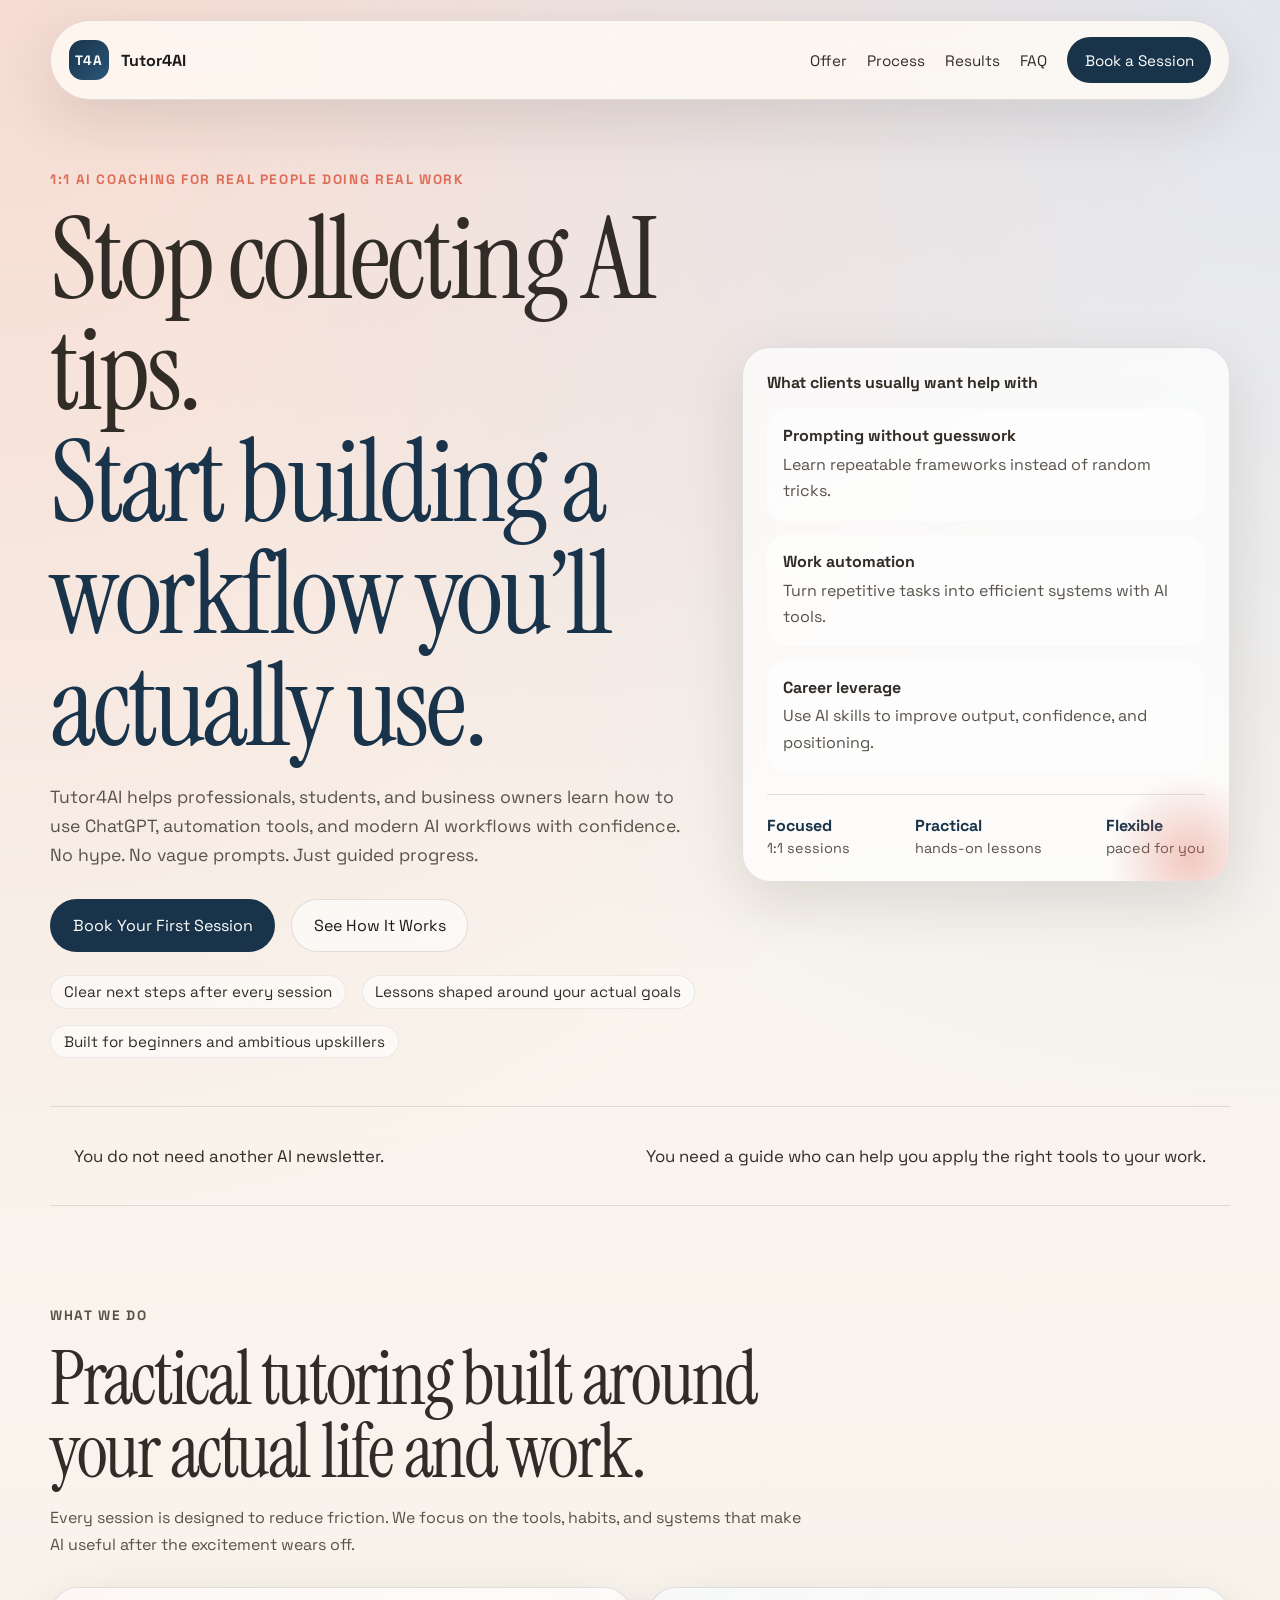
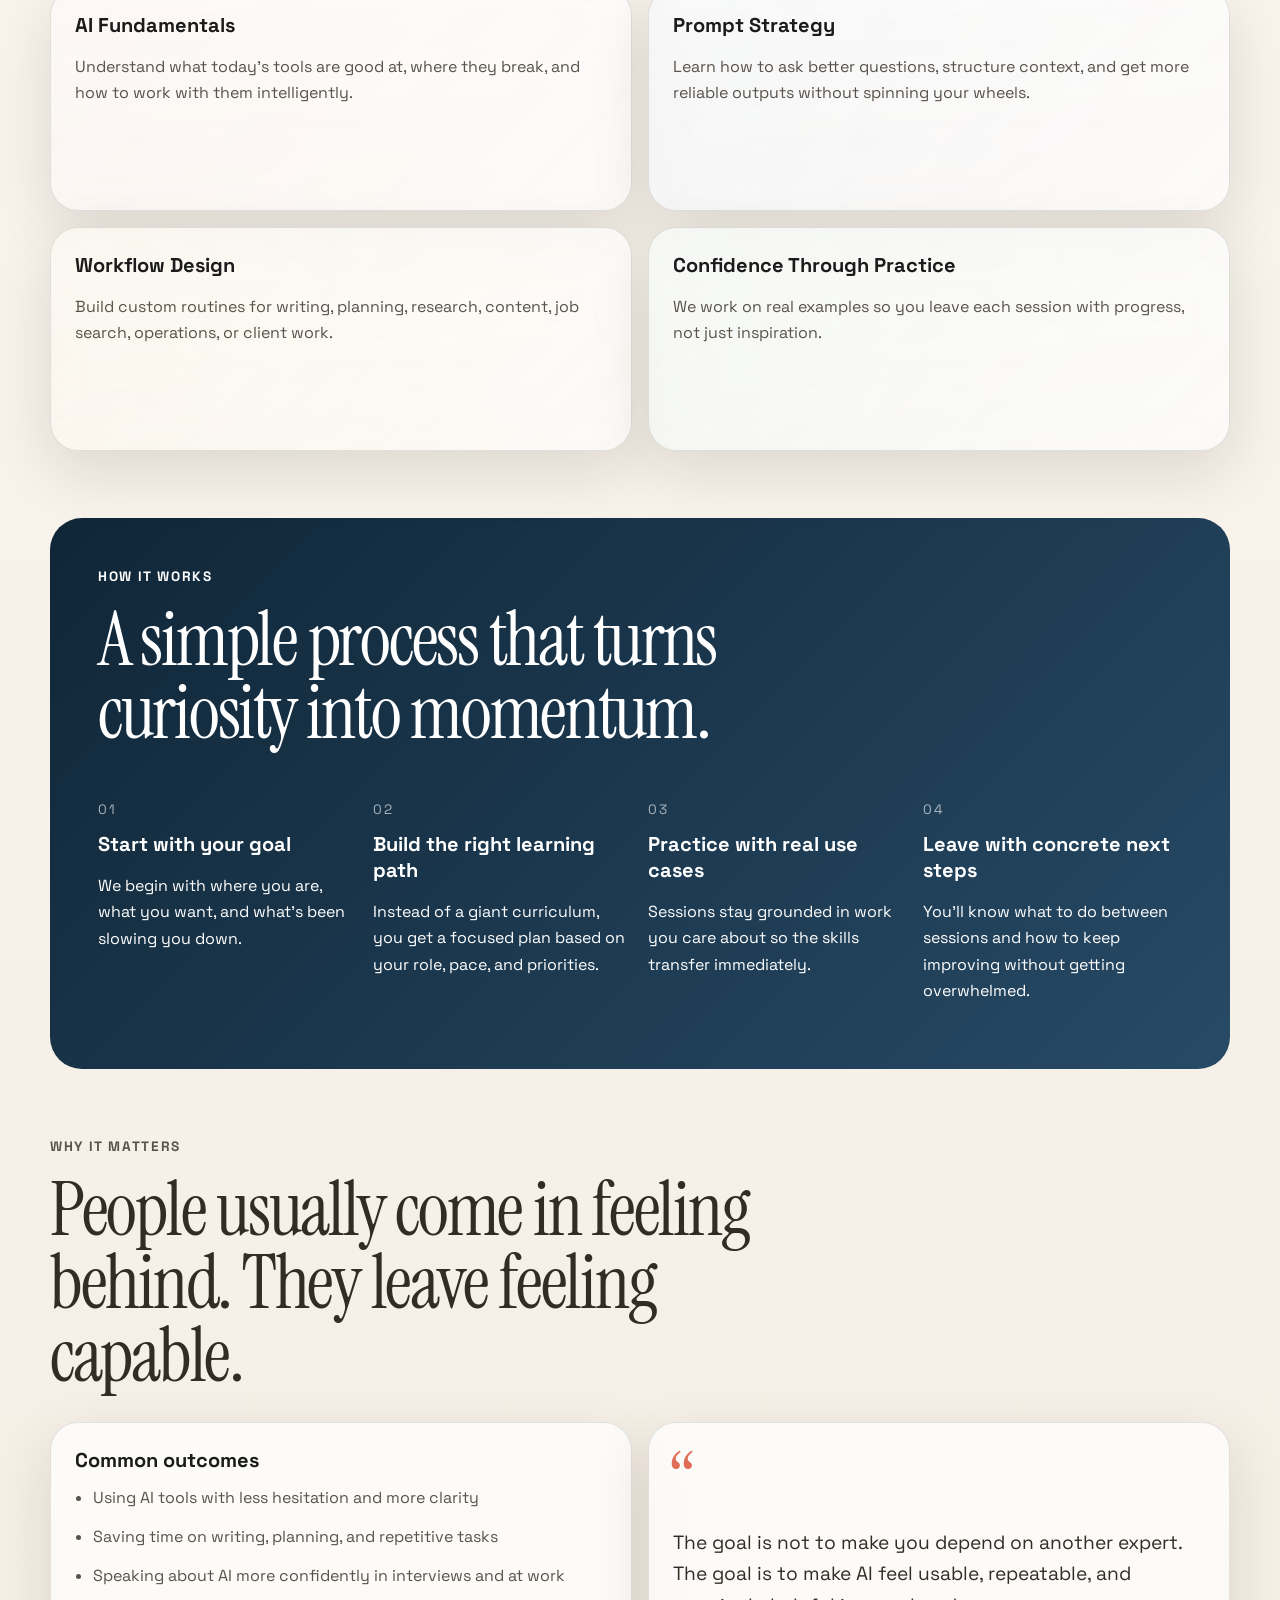
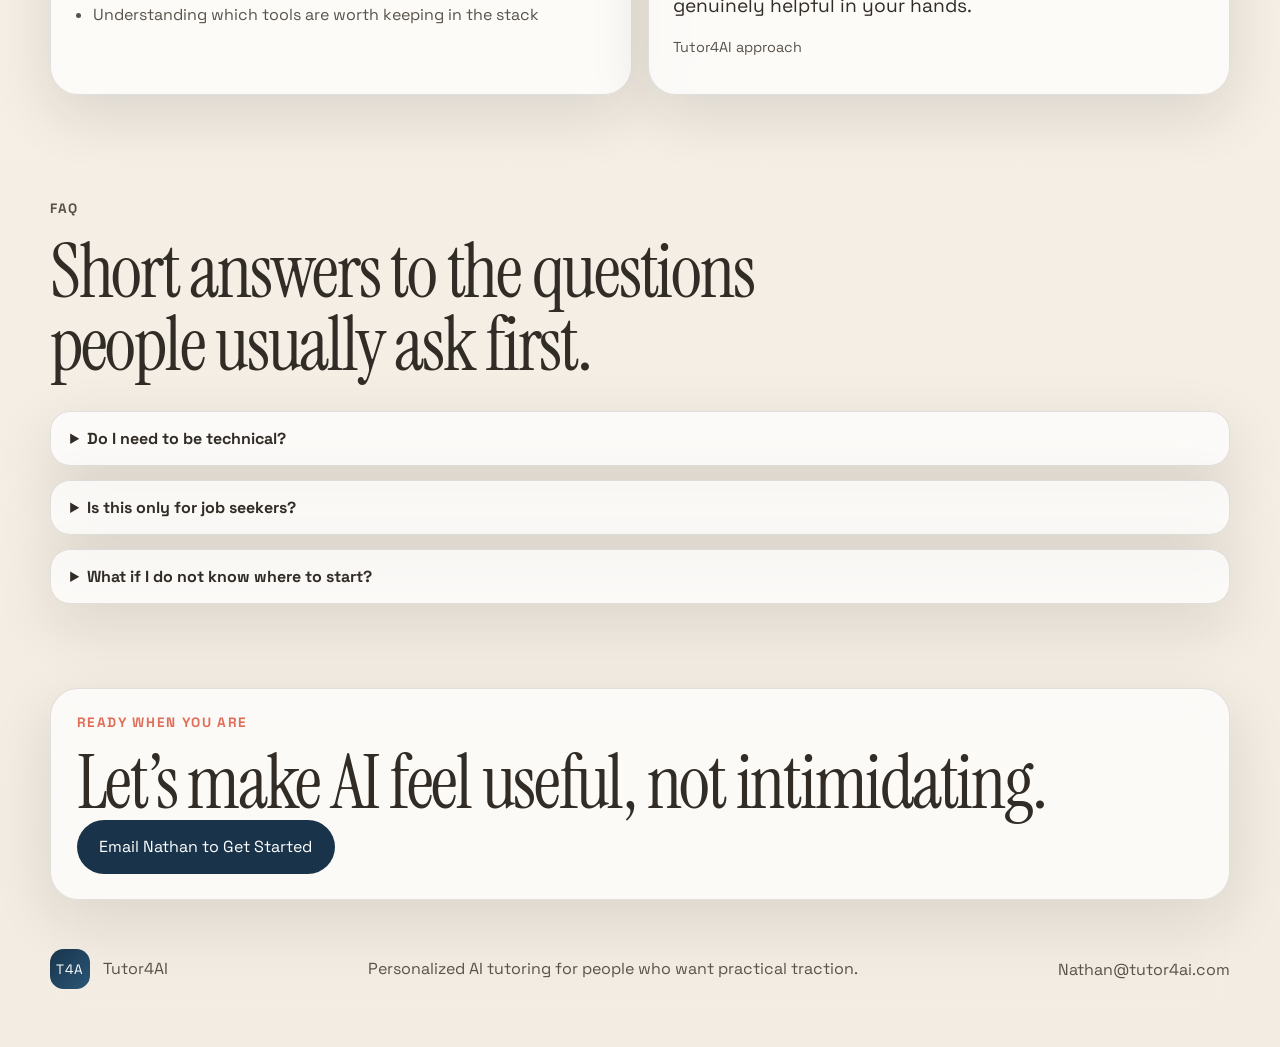
==== index.html @ 17037ca3 "Initial Tutor4AI site rebuild" ====
<!DOCTYPE html>
<html lang="en">
  <head>
    <meta charset="UTF-8" />
    <meta name="viewport" content="width=device-width, initial-scale=1.0" />
    <title>Tutor4AI | Learn AI With Real Guidance</title>
    <meta
      name="description"
      content="Tutor4AI helps professionals and curious builders learn practical AI skills through focused coaching, clear roadmaps, and hands-on sessions."
    />
    <link rel="preconnect" href="https://fonts.googleapis.com" />
    <link rel="preconnect" href="https://fonts.gstatic.com" crossorigin />
    <link
      href="https://fonts.googleapis.com/css2?family=Space+Grotesk:wght@400;500;700&family=Instrument+Serif:ital@0;1&display=swap"
      rel="stylesheet"
    />
    <link rel="stylesheet" href="styles.css" />
  </head>
  <body>
    <div class="page-shell">
      <header class="site-header">
        <a class="brand" href="#top" aria-label="Tutor4AI home">
          <span class="brand-mark">T4A</span>
          <span class="brand-text">Tutor4AI</span>
        </a>

        <button
          class="menu-toggle"
          type="button"
          aria-expanded="false"
          aria-controls="site-nav"
        >
          Menu
        </button>

        <nav class="site-nav" id="site-nav">
          <a href="#offer">Offer</a>
          <a href="#process">Process</a>
          <a href="#results">Results</a>
          <a href="#faq">FAQ</a>
          <a class="nav-cta" href="mailto:Nathan@tutor4ai.com">Book a Session</a>
        </nav>
      </header>

      <main id="top">
        <section class="hero">
          <div class="hero-copy">
            <p class="eyebrow">1:1 AI coaching for real people doing real work</p>
            <h1>
              Stop collecting AI tips.
              <span>Start building a workflow you’ll actually use.</span>
            </h1>
            <p class="hero-text">
              Tutor4AI helps professionals, students, and business owners learn how to
              use ChatGPT, automation tools, and modern AI workflows with confidence.
              No hype. No vague prompts. Just guided progress.
            </p>
            <div class="hero-actions">
              <a class="button button-primary" href="mailto:Nathan@tutor4ai.com">
                Book Your First Session
              </a>
              <a class="button button-secondary" href="#offer">See How It Works</a>
            </div>
            <ul class="hero-points">
              <li>Clear next steps after every session</li>
              <li>Lessons shaped around your actual goals</li>
              <li>Built for beginners and ambitious upskillers</li>
            </ul>
          </div>

          <div class="hero-card">
            <p class="card-label">What clients usually want help with</p>
            <div class="signal-list">
              <div class="signal-item">
                <span class="signal-title">Prompting without guesswork</span>
                <span class="signal-copy">Learn repeatable frameworks instead of random tricks.</span>
              </div>
              <div class="signal-item">
                <span class="signal-title">Work automation</span>
                <span class="signal-copy">Turn repetitive tasks into efficient systems with AI tools.</span>
              </div>
              <div class="signal-item">
                <span class="signal-title">Career leverage</span>
                <span class="signal-copy">Use AI skills to improve output, confidence, and positioning.</span>
              </div>
            </div>
            <div class="hero-metric-row">
              <div>
                <strong>Focused</strong>
                <span>1:1 sessions</span>
              </div>
              <div>
                <strong>Practical</strong>
                <span>hands-on lessons</span>
              </div>
              <div>
                <strong>Flexible</strong>
                <span>paced for you</span>
              </div>
            </div>
          </div>
        </section>

        <section class="value-strip" aria-label="Tutor4AI positioning">
          <p>You do not need another AI newsletter.</p>
          <p>You need a guide who can help you apply the right tools to your work.</p>
        </section>

        <section class="section" id="offer">
          <div class="section-heading">
            <p class="eyebrow">What we do</p>
            <h2>Practical tutoring built around your actual life and work.</h2>
            <p>
              Every session is designed to reduce friction. We focus on the tools,
              habits, and systems that make AI useful after the excitement wears off.
            </p>
          </div>

          <div class="card-grid">
            <article class="feature-card accent-coral">
              <h3>AI Fundamentals</h3>
              <p>
                Understand what today’s tools are good at, where they break, and how
                to work with them intelligently.
              </p>
            </article>
            <article class="feature-card accent-sky">
              <h3>Prompt Strategy</h3>
              <p>
                Learn how to ask better questions, structure context, and get more
                reliable outputs without spinning your wheels.
              </p>
            </article>
            <article class="feature-card accent-gold">
              <h3>Workflow Design</h3>
              <p>
                Build custom routines for writing, planning, research, content, job
                search, operations, or client work.
              </p>
            </article>
            <article class="feature-card accent-mint">
              <h3>Confidence Through Practice</h3>
              <p>
                We work on real examples so you leave each session with progress, not
                just inspiration.
              </p>
            </article>
          </div>
        </section>

        <section class="section section-dark" id="process">
          <div class="section-heading">
            <p class="eyebrow">How it works</p>
            <h2>A simple process that turns curiosity into momentum.</h2>
          </div>

          <div class="process-list">
            <article class="process-step">
              <span class="step-number">01</span>
              <h3>Start with your goal</h3>
              <p>
                We begin with where you are, what you want, and what’s been slowing you
                down.
              </p>
            </article>
            <article class="process-step">
              <span class="step-number">02</span>
              <h3>Build the right learning path</h3>
              <p>
                Instead of a giant curriculum, you get a focused plan based on your role,
                pace, and priorities.
              </p>
            </article>
            <article class="process-step">
              <span class="step-number">03</span>
              <h3>Practice with real use cases</h3>
              <p>
                Sessions stay grounded in work you care about so the skills transfer
                immediately.
              </p>
            </article>
            <article class="process-step">
              <span class="step-number">04</span>
              <h3>Leave with concrete next steps</h3>
              <p>
                You’ll know what to do between sessions and how to keep improving without
                getting overwhelmed.
              </p>
            </article>
          </div>
        </section>

        <section class="section" id="results">
          <div class="section-heading">
            <p class="eyebrow">Why it matters</p>
            <h2>People usually come in feeling behind. They leave feeling capable.</h2>
          </div>

          <div class="results-layout">
            <article class="results-panel">
              <h3>Common outcomes</h3>
              <ul class="check-list">
                <li>Using AI tools with less hesitation and more clarity</li>
                <li>Saving time on writing, planning, and repetitive tasks</li>
                <li>Speaking about AI more confidently in interviews and at work</li>
                <li>Understanding which tools are worth keeping in the stack</li>
              </ul>
            </article>

            <article class="quote-panel">
              <p class="quote-mark">“</p>
              <blockquote>
                The goal is not to make you depend on another expert. The goal is to make
                AI feel usable, repeatable, and genuinely helpful in your hands.
              </blockquote>
              <p class="quote-attribution">Tutor4AI approach</p>
            </article>
          </div>
        </section>

        <section class="section faq-section" id="faq">
          <div class="section-heading">
            <p class="eyebrow">FAQ</p>
            <h2>Short answers to the questions people usually ask first.</h2>
          </div>

          <div class="faq-list">
            <details>
              <summary>Do I need to be technical?</summary>
              <p>
                No. Sessions can be fully beginner-friendly, and the material is adapted
                to your background.
              </p>
            </details>
            <details>
              <summary>Is this only for job seekers?</summary>
              <p>
                Not at all. Tutor4AI works well for professionals, students, founders,
                and anyone trying to become meaningfully better with AI tools.
              </p>
            </details>
            <details>
              <summary>What if I do not know where to start?</summary>
              <p>
                That is normal. The first session is often about creating clarity and a
                roadmap you can actually follow.
              </p>
            </details>
          </div>
        </section>

        <section class="cta-band">
          <div>
            <p class="eyebrow">Ready when you are</p>
            <h2>Let’s make AI feel useful, not intimidating.</h2>
          </div>
          <a class="button button-primary" href="mailto:Nathan@tutor4ai.com">
            Email Nathan to Get Started
          </a>
        </section>
      </main>

      <footer class="site-footer">
        <div>
          <span class="brand-mark">T4A</span>
          <p>Tutor4AI</p>
        </div>
        <p>Personalized AI tutoring for people who want practical traction.</p>
        <a href="mailto:Nathan@tutor4ai.com">Nathan@tutor4ai.com</a>
      </footer>
    </div>

    <script src="script.js"></script>
  </body>
</html>
---- styles.css ----
:root {
  --bg: #f7f2ea;
  --surface: rgba(255, 255, 255, 0.72);
  --surface-strong: #fffdf8;
  --text: #1b1b1b;
  --muted: #58524a;
  --line: rgba(27, 27, 27, 0.12);
  --ink-soft: #312c26;
  --navy: #19344a;
  --coral: #df6d57;
  --gold: #d8a93d;
  --mint: #78b59a;
  --sky: #7194d8;
  --shadow: 0 20px 60px rgba(37, 26, 16, 0.12);
  --radius-xl: 28px;
  --radius-lg: 20px;
  --radius-md: 14px;
  --max: 1180px;
}

* {
  box-sizing: border-box;
}

html {
  scroll-behavior: smooth;
}

body {
  margin: 0;
  background:
    radial-gradient(circle at top left, rgba(223, 109, 87, 0.2), transparent 28%),
    radial-gradient(circle at top right, rgba(113, 148, 216, 0.18), transparent 26%),
    linear-gradient(180deg, #fbf7f1 0%, var(--bg) 50%, #f3ece2 100%);
  color: var(--text);
  font-family: "Space Grotesk", sans-serif;
}

a {
  color: inherit;
  text-decoration: none;
}

button,
input,
textarea,
select {
  font: inherit;
}

.page-shell {
  width: min(calc(100% - 2rem), var(--max));
  margin: 0 auto;
  padding: 1.25rem 0 2rem;
}

.site-header,
.site-footer,
.hero-card,
.feature-card,
.results-panel,
.quote-panel,
.cta-band,
.faq-list details {
  backdrop-filter: blur(14px);
}

.site-header {
  position: sticky;
  top: 1rem;
  z-index: 20;
  display: flex;
  align-items: center;
  justify-content: space-between;
  gap: 1rem;
  padding: 1rem 1.1rem;
  border: 1px solid var(--line);
  border-radius: 999px;
  background: rgba(255, 251, 245, 0.82);
  box-shadow: var(--shadow);
}

.brand {
  display: inline-flex;
  align-items: center;
  gap: 0.8rem;
  font-weight: 700;
}

.brand-mark {
  display: inline-grid;
  place-items: center;
  width: 2.5rem;
  height: 2.5rem;
  border-radius: 0.85rem;
  background: linear-gradient(135deg, var(--navy), #2a5678);
  color: #fff;
  letter-spacing: 0.04em;
  font-size: 0.85rem;
}

.site-nav {
  display: flex;
  align-items: center;
  gap: 1.25rem;
  color: var(--ink-soft);
}

.site-nav a {
  font-size: 0.95rem;
}

.nav-cta {
  padding: 0.85rem 1.1rem;
  border-radius: 999px;
  background: var(--navy);
  color: #fff;
}

.menu-toggle {
  display: none;
  border: 0;
  border-radius: 999px;
  padding: 0.75rem 1rem;
  background: var(--navy);
  color: #fff;
}

.hero {
  display: grid;
  grid-template-columns: 1.15fr 0.85fr;
  gap: 2rem;
  align-items: center;
  padding: 4.4rem 0 3rem;
}

.eyebrow {
  margin: 0 0 1rem;
  color: var(--coral);
  font-size: 0.85rem;
  font-weight: 700;
  letter-spacing: 0.12em;
  text-transform: uppercase;
}

.hero h1,
.section-heading h2,
.cta-band h2 {
  margin: 0;
  color: var(--ink-soft);
  font-family: "Instrument Serif", serif;
  font-weight: 400;
  line-height: 0.97;
  letter-spacing: -0.03em;
}

.hero h1 {
  font-size: clamp(3.6rem, 9vw, 7.3rem);
}

.hero h1 span {
  display: block;
  color: var(--navy);
}

.hero-text,
.section-heading p,
.signal-copy,
.feature-card p,
.process-step p,
.results-panel li,
.quote-panel blockquote,
.faq-list p,
.site-footer p {
  color: var(--muted);
  line-height: 1.65;
}

.hero-text {
  max-width: 40rem;
  margin: 1.3rem 0 1.8rem;
  font-size: 1.1rem;
}

.hero-actions,
.hero-points,
.hero-metric-row,
.value-strip,
.process-list,
.results-layout,
.site-footer {
  display: flex;
}

.hero-actions {
  gap: 1rem;
  flex-wrap: wrap;
}

.button {
  display: inline-flex;
  align-items: center;
  justify-content: center;
  min-height: 3.35rem;
  padding: 0.8rem 1.35rem;
  border-radius: 999px;
  border: 1px solid transparent;
  transition: transform 180ms ease, background 180ms ease, color 180ms ease;
}

.button:hover,
.nav-cta:hover,
.menu-toggle:hover {
  transform: translateY(-2px);
}

.button-primary {
  background: var(--navy);
  color: #fff;
}

.button-secondary {
  border-color: var(--line);
  background: rgba(255, 255, 255, 0.56);
}

.hero-points {
  gap: 1rem;
  flex-wrap: wrap;
  padding: 0;
  margin: 1.4rem 0 0;
  list-style: none;
  color: var(--ink-soft);
  font-size: 0.95rem;
}

.hero-points li {
  padding: 0.4rem 0.8rem;
  border-radius: 999px;
  background: rgba(255, 255, 255, 0.55);
  border: 1px solid rgba(27, 27, 27, 0.08);
}

.hero-card,
.feature-card,
.results-panel,
.quote-panel,
.cta-band,
.faq-list details {
  border: 1px solid var(--line);
  background: var(--surface);
  box-shadow: var(--shadow);
}

.hero-card {
  position: relative;
  overflow: hidden;
  padding: 1.5rem;
  border-radius: var(--radius-xl);
}

.hero-card::before {
  content: "";
  position: absolute;
  inset: auto -3rem -4rem auto;
  width: 11rem;
  height: 11rem;
  border-radius: 50%;
  background: radial-gradient(circle, rgba(223, 109, 87, 0.36), transparent 65%);
}

.card-label {
  margin: 0 0 1rem;
  color: var(--ink-soft);
  font-weight: 700;
}

.signal-list {
  display: grid;
  gap: 0.9rem;
}

.signal-item {
  padding: 1rem;
  border-radius: var(--radius-lg);
  background: rgba(255, 255, 255, 0.55);
}

.signal-title {
  display: block;
  margin-bottom: 0.35rem;
  color: var(--ink-soft);
  font-weight: 700;
}

.hero-metric-row {
  justify-content: space-between;
  gap: 1rem;
  margin-top: 1.4rem;
  padding-top: 1.2rem;
  border-top: 1px solid var(--line);
}

.hero-metric-row div {
  display: grid;
  gap: 0.2rem;
}

.hero-metric-row strong {
  color: var(--navy);
}

.hero-metric-row span {
  color: var(--muted);
  font-size: 0.9rem;
}

.value-strip {
  justify-content: space-between;
  gap: 1.5rem;
  margin: 0 0 3rem;
  padding: 1.3rem 1.5rem;
  border-top: 1px solid var(--line);
  border-bottom: 1px solid var(--line);
  color: var(--ink-soft);
  font-size: 1.05rem;
}

.section {
  padding: 3.2rem 0;
}

.section-dark {
  margin: 1rem 0;
  padding: 3rem;
  border-radius: 2rem;
  background: linear-gradient(135deg, #102637, #274a66);
  color: #fff;
}

.section-dark .eyebrow,
.section-dark .section-heading h2,
.section-dark .process-step h3,
.section-dark .process-step p {
  color: inherit;
}

.section-heading {
  max-width: 48rem;
  margin-bottom: 1.8rem;
}

.section-heading h2,
.cta-band h2 {
  font-size: clamp(2.4rem, 6vw, 4.7rem);
}

.card-grid {
  display: grid;
  grid-template-columns: repeat(2, minmax(0, 1fr));
  gap: 1rem;
}

.feature-card {
  min-height: 14rem;
  padding: 1.5rem;
  border-radius: var(--radius-xl);
}

.feature-card h3,
.process-step h3,
.results-panel h3 {
  margin: 0 0 0.75rem;
  font-size: 1.25rem;
}

.accent-coral {
  background:
    linear-gradient(180deg, rgba(255, 255, 255, 0.74), rgba(255, 255, 255, 0.62)),
    linear-gradient(135deg, rgba(223, 109, 87, 0.12), transparent);
}

.accent-sky {
  background:
    linear-gradient(180deg, rgba(255, 255, 255, 0.74), rgba(255, 255, 255, 0.62)),
    linear-gradient(135deg, rgba(113, 148, 216, 0.16), transparent);
}

.accent-gold {
  background:
    linear-gradient(180deg, rgba(255, 255, 255, 0.74), rgba(255, 255, 255, 0.62)),
    linear-gradient(135deg, rgba(216, 169, 61, 0.18), transparent);
}

.accent-mint {
  background:
    linear-gradient(180deg, rgba(255, 255, 255, 0.74), rgba(255, 255, 255, 0.62)),
    linear-gradient(135deg, rgba(120, 181, 154, 0.18), transparent);
}

.process-list {
  gap: 1rem;
  flex-wrap: wrap;
}

.process-step {
  flex: 1 1 14rem;
  padding: 1.2rem 0.4rem 0 0;
}

.step-number {
  display: inline-block;
  margin-bottom: 0.8rem;
  color: rgba(255, 255, 255, 0.62);
  font-size: 0.85rem;
  letter-spacing: 0.12em;
}

.results-layout {
  gap: 1rem;
  align-items: stretch;
}

.results-panel,
.quote-panel {
  flex: 1 1 0;
  padding: 1.5rem;
  border-radius: var(--radius-xl);
}

.check-list {
  margin: 0;
  padding-left: 1.1rem;
}

.check-list li + li {
  margin-top: 0.8rem;
}

.quote-mark {
  margin: 0;
  color: var(--coral);
  font-family: "Instrument Serif", serif;
  font-size: 5rem;
  line-height: 1;
}

.quote-panel blockquote {
  margin: 0;
  color: var(--ink-soft);
  font-size: 1.2rem;
}

.quote-attribution {
  margin-top: 1rem;
  color: var(--muted);
  font-size: 0.9rem;
}

.faq-list {
  display: grid;
  gap: 0.9rem;
}

.faq-list details {
  border-radius: var(--radius-lg);
  padding: 1rem 1.2rem;
}

.faq-list summary {
  cursor: pointer;
  color: var(--ink-soft);
  font-weight: 700;
}

.faq-list p {
  margin: 0.8rem 0 0;
}

.cta-band {
  align-items: center;
  justify-content: space-between;
  gap: 1.5rem;
  margin: 2rem 0 0;
  padding: 1.6rem;
  border-radius: var(--radius-xl);
}

.site-footer {
  align-items: center;
  justify-content: space-between;
  gap: 1rem;
  padding: 2.5rem 0 1rem;
  color: var(--muted);
}

.site-footer > div {
  display: flex;
  align-items: center;
  gap: 0.8rem;
}

@media (max-width: 920px) {
  .hero,
  .card-grid,
  .results-layout,
  .cta-band,
  .site-footer,
  .value-strip {
    grid-template-columns: 1fr;
    flex-direction: column;
    align-items: flex-start;
  }

  .hero {
    padding-top: 3rem;
  }

  .site-header {
    border-radius: 1.5rem;
    align-items: flex-start;
    flex-wrap: wrap;
  }

  .menu-toggle {
    display: inline-flex;
    margin-left: auto;
  }

  .site-nav {
    display: none;
    width: 100%;
    flex-direction: column;
    align-items: flex-start;
    padding-top: 0.7rem;
  }

  .site-nav.is-open {
    display: flex;
  }

  .section-dark {
    padding: 2rem 1.2rem;
  }
}

@media (max-width: 640px) {
  .page-shell {
    width: min(calc(100% - 1rem), var(--max));
  }

  .hero,
  .section,
  .cta-band {
    padding-left: 0.1rem;
    padding-right: 0.1rem;
  }

  .hero h1 {
    font-size: 3.2rem;
  }

  .section-heading h2,
  .cta-band h2 {
    font-size: 2.5rem;
  }

  .button,
  .nav-cta {
    width: 100%;
  }

  .hero-actions,
  .hero-points,
  .hero-metric-row {
    width: 100%;
  }

  .hero-metric-row {
    flex-direction: column;
  }

  .card-grid {
    display: flex;
    flex-direction: column;
  }

  .value-strip {
    font-size: 0.96rem;
  }
}
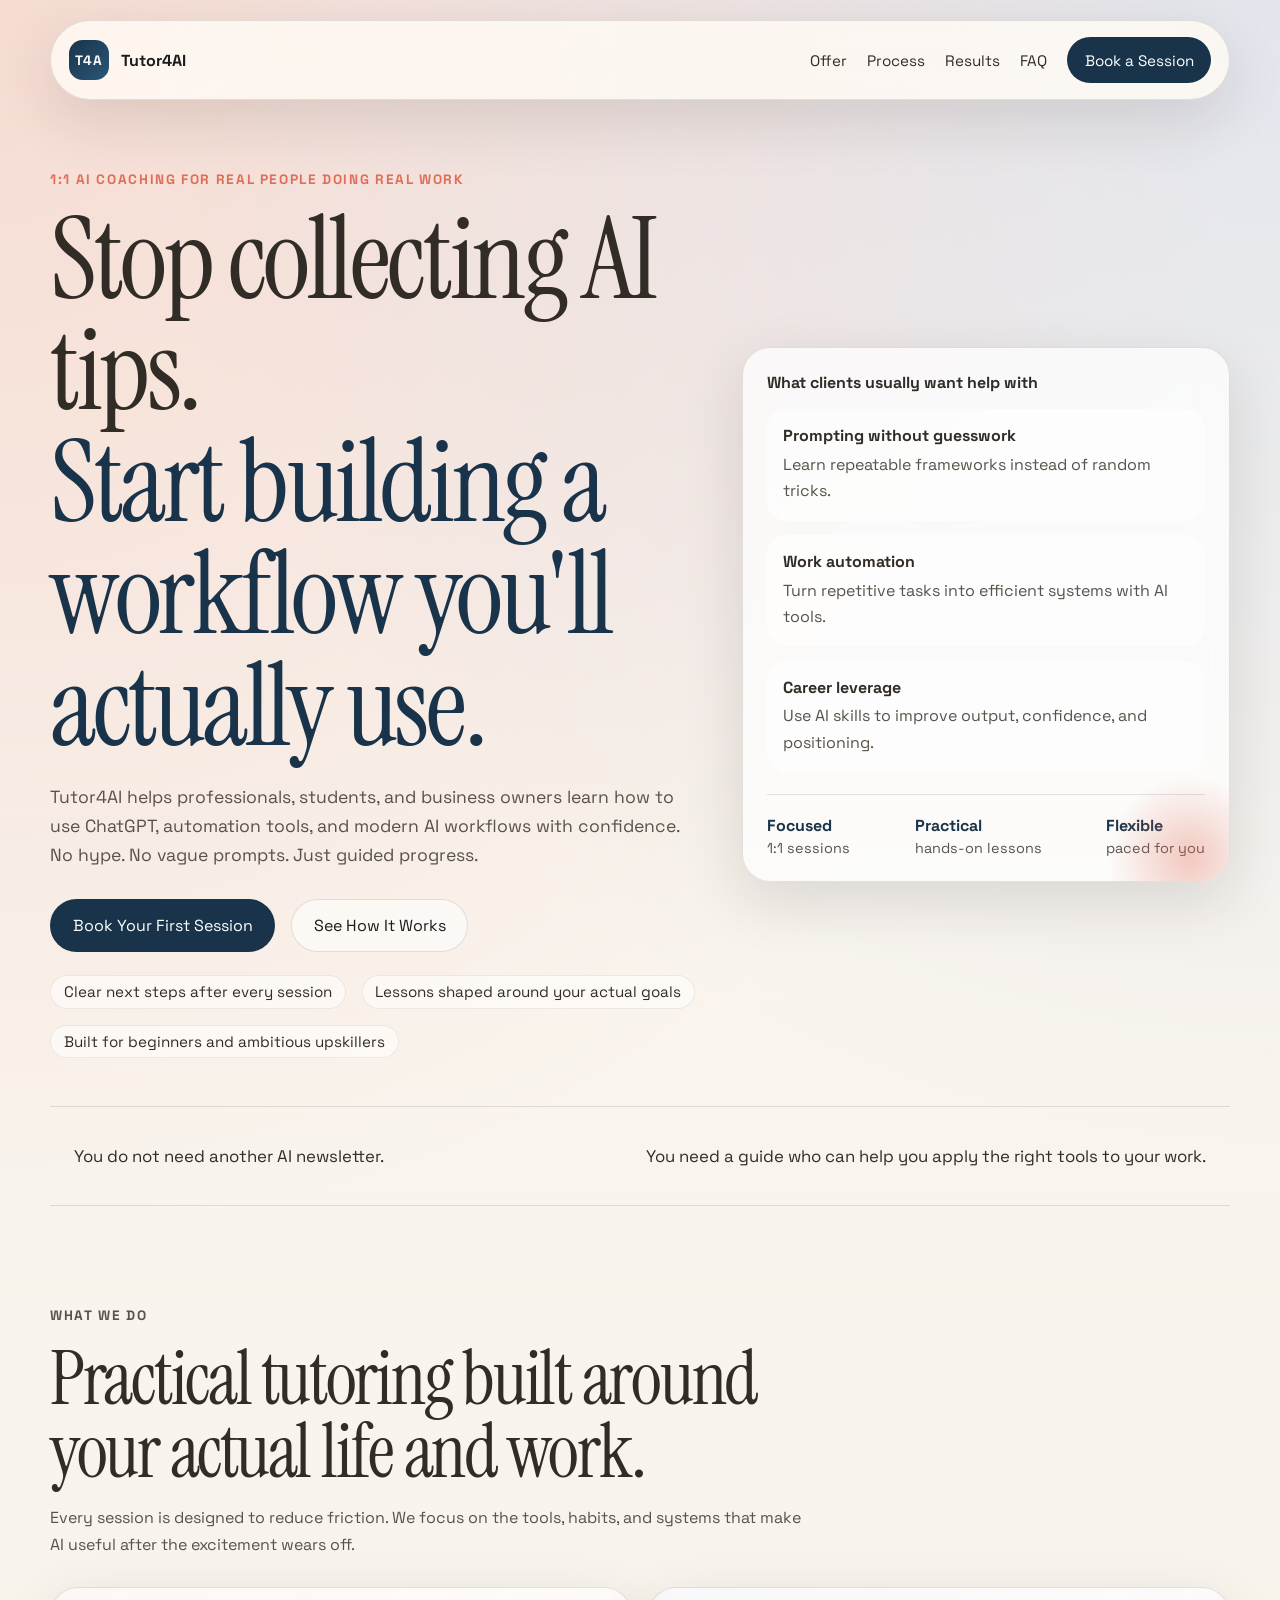
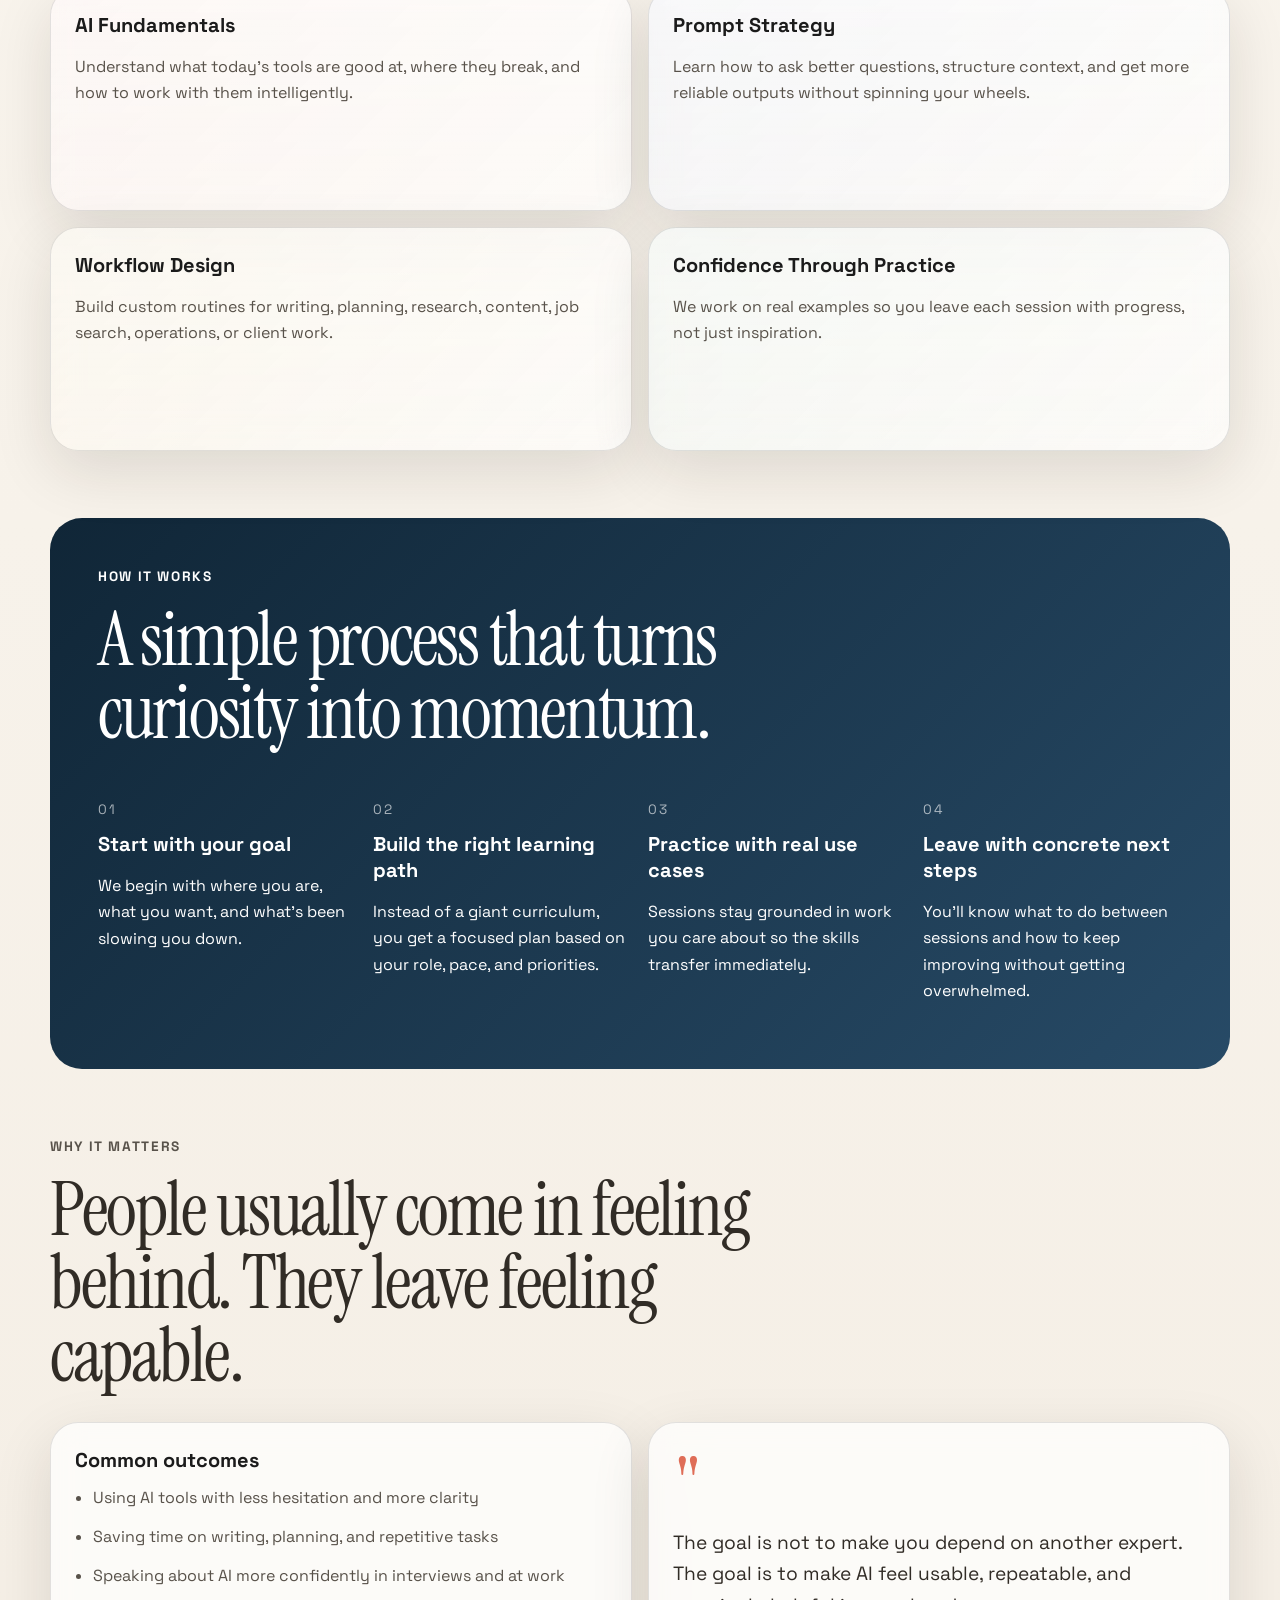
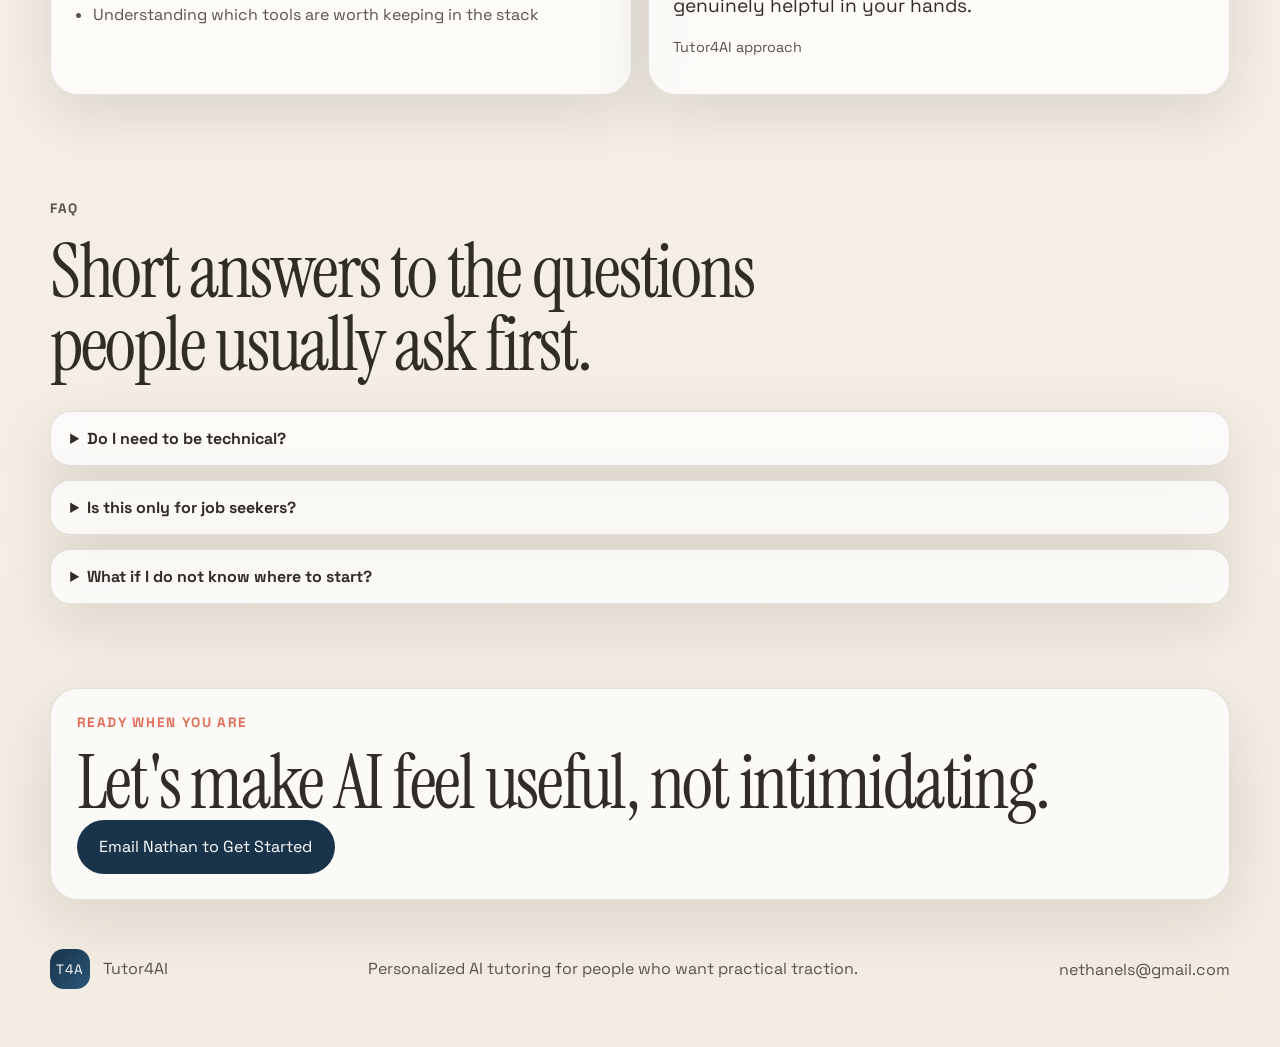
==== commit 7642e382: "Update index.html" ====
--- a/index.html
+++ b/index.html
@@ -1,275 +1,258 @@
 <!DOCTYPE html>
 <html lang="en">
-  <head>
-    <meta charset="UTF-8" />
-    <meta name="viewport" content="width=device-width, initial-scale=1.0" />
-    <title>Tutor4AI | Learn AI With Real Guidance</title>
-    <meta
-      name="description"
-      content="Tutor4AI helps professionals and curious builders learn practical AI skills through focused coaching, clear roadmaps, and hands-on sessions."
-    />
-    <link rel="preconnect" href="https://fonts.googleapis.com" />
-    <link rel="preconnect" href="https://fonts.gstatic.com" crossorigin />
-    <link
-      href="https://fonts.googleapis.com/css2?family=Space+Grotesk:wght@400;500;700&family=Instrument+Serif:ital@0;1&display=swap"
-      rel="stylesheet"
-    />
-    <link rel="stylesheet" href="styles.css" />
-  </head>
-  <body>
-    <div class="page-shell">
-      <header class="site-header">
-        <a class="brand" href="#top" aria-label="Tutor4AI home">
-          <span class="brand-mark">T4A</span>
-          <span class="brand-text">Tutor4AI</span>
-        </a>
-
-        <button
-          class="menu-toggle"
-          type="button"
-          aria-expanded="false"
-          aria-controls="site-nav"
-        >
-          Menu
-        </button>
-
-        <nav class="site-nav" id="site-nav">
-          <a href="#offer">Offer</a>
-          <a href="#process">Process</a>
-          <a href="#results">Results</a>
-          <a href="#faq">FAQ</a>
-          <a class="nav-cta" href="mailto:Nathan@tutor4ai.com">Book a Session</a>
-        </nav>
-      </header>
-
-      <main id="top">
-        <section class="hero">
-          <div class="hero-copy">
-            <p class="eyebrow">1:1 AI coaching for real people doing real work</p>
-            <h1>
-              Stop collecting AI tips.
-              <span>Start building a workflow you’ll actually use.</span>
-            </h1>
-            <p class="hero-text">
-              Tutor4AI helps professionals, students, and business owners learn how to
-              use ChatGPT, automation tools, and modern AI workflows with confidence.
-              No hype. No vague prompts. Just guided progress.
-            </p>
-            <div class="hero-actions">
-              <a class="button button-primary" href="mailto:Nathan@tutor4ai.com">
-                Book Your First Session
-              </a>
-              <a class="button button-secondary" href="#offer">See How It Works</a>
-            </div>
-            <ul class="hero-points">
-              <li>Clear next steps after every session</li>
-              <li>Lessons shaped around your actual goals</li>
-              <li>Built for beginners and ambitious upskillers</li>
-            </ul>
-          </div>
-
-          <div class="hero-card">
-            <p class="card-label">What clients usually want help with</p>
-            <div class="signal-list">
-              <div class="signal-item">
-                <span class="signal-title">Prompting without guesswork</span>
-                <span class="signal-copy">Learn repeatable frameworks instead of random tricks.</span>
-              </div>
-              <div class="signal-item">
-                <span class="signal-title">Work automation</span>
-                <span class="signal-copy">Turn repetitive tasks into efficient systems with AI tools.</span>
-              </div>
-              <div class="signal-item">
-                <span class="signal-title">Career leverage</span>
-                <span class="signal-copy">Use AI skills to improve output, confidence, and positioning.</span>
-              </div>
-            </div>
-            <div class="hero-metric-row">
-              <div>
-                <strong>Focused</strong>
-                <span>1:1 sessions</span>
-              </div>
-              <div>
-                <strong>Practical</strong>
-                <span>hands-on lessons</span>
-              </div>
-              <div>
-                <strong>Flexible</strong>
-                <span>paced for you</span>
-              </div>
-            </div>
-          </div>
-        </section>
-
-        <section class="value-strip" aria-label="Tutor4AI positioning">
-          <p>You do not need another AI newsletter.</p>
-          <p>You need a guide who can help you apply the right tools to your work.</p>
-        </section>
-
-        <section class="section" id="offer">
-          <div class="section-heading">
-            <p class="eyebrow">What we do</p>
-            <h2>Practical tutoring built around your actual life and work.</h2>
-            <p>
-              Every session is designed to reduce friction. We focus on the tools,
-              habits, and systems that make AI useful after the excitement wears off.
-            </p>
-          </div>
-
-          <div class="card-grid">
-            <article class="feature-card accent-coral">
-              <h3>AI Fundamentals</h3>
-              <p>
-                Understand what today’s tools are good at, where they break, and how
-                to work with them intelligently.
-              </p>
-            </article>
-            <article class="feature-card accent-sky">
-              <h3>Prompt Strategy</h3>
-              <p>
-                Learn how to ask better questions, structure context, and get more
-                reliable outputs without spinning your wheels.
-              </p>
-            </article>
-            <article class="feature-card accent-gold">
-              <h3>Workflow Design</h3>
-              <p>
-                Build custom routines for writing, planning, research, content, job
-                search, operations, or client work.
-              </p>
-            </article>
-            <article class="feature-card accent-mint">
-              <h3>Confidence Through Practice</h3>
-              <p>
-                We work on real examples so you leave each session with progress, not
-                just inspiration.
-              </p>
-            </article>
-          </div>
-        </section>
-
-        <section class="section section-dark" id="process">
-          <div class="section-heading">
-            <p class="eyebrow">How it works</p>
-            <h2>A simple process that turns curiosity into momentum.</h2>
-          </div>
-
-          <div class="process-list">
-            <article class="process-step">
-              <span class="step-number">01</span>
-              <h3>Start with your goal</h3>
-              <p>
-                We begin with where you are, what you want, and what’s been slowing you
-                down.
-              </p>
-            </article>
-            <article class="process-step">
-              <span class="step-number">02</span>
-              <h3>Build the right learning path</h3>
-              <p>
-                Instead of a giant curriculum, you get a focused plan based on your role,
-                pace, and priorities.
-              </p>
-            </article>
-            <article class="process-step">
-              <span class="step-number">03</span>
-              <h3>Practice with real use cases</h3>
-              <p>
-                Sessions stay grounded in work you care about so the skills transfer
-                immediately.
-              </p>
-            </article>
-            <article class="process-step">
-              <span class="step-number">04</span>
-              <h3>Leave with concrete next steps</h3>
-              <p>
-                You’ll know what to do between sessions and how to keep improving without
-                getting overwhelmed.
-              </p>
-            </article>
-          </div>
-        </section>
-
-        <section class="section" id="results">
-          <div class="section-heading">
-            <p class="eyebrow">Why it matters</p>
-            <h2>People usually come in feeling behind. They leave feeling capable.</h2>
-          </div>
-
-          <div class="results-layout">
-            <article class="results-panel">
-              <h3>Common outcomes</h3>
-              <ul class="check-list">
-                <li>Using AI tools with less hesitation and more clarity</li>
-                <li>Saving time on writing, planning, and repetitive tasks</li>
-                <li>Speaking about AI more confidently in interviews and at work</li>
-                <li>Understanding which tools are worth keeping in the stack</li>
-              </ul>
-            </article>
-
-            <article class="quote-panel">
-              <p class="quote-mark">“</p>
-              <blockquote>
-                The goal is not to make you depend on another expert. The goal is to make
-                AI feel usable, repeatable, and genuinely helpful in your hands.
-              </blockquote>
-              <p class="quote-attribution">Tutor4AI approach</p>
-            </article>
-          </div>
-        </section>
-
-        <section class="section faq-section" id="faq">
-          <div class="section-heading">
-            <p class="eyebrow">FAQ</p>
-            <h2>Short answers to the questions people usually ask first.</h2>
-          </div>
-
-          <div class="faq-list">
-            <details>
-              <summary>Do I need to be technical?</summary>
-              <p>
-                No. Sessions can be fully beginner-friendly, and the material is adapted
-                to your background.
-              </p>
-            </details>
-            <details>
-              <summary>Is this only for job seekers?</summary>
-              <p>
-                Not at all. Tutor4AI works well for professionals, students, founders,
-                and anyone trying to become meaningfully better with AI tools.
-              </p>
-            </details>
-            <details>
-              <summary>What if I do not know where to start?</summary>
-              <p>
-                That is normal. The first session is often about creating clarity and a
-                roadmap you can actually follow.
-              </p>
-            </details>
-          </div>
-        </section>
-
-        <section class="cta-band">
-          <div>
-            <p class="eyebrow">Ready when you are</p>
-            <h2>Let’s make AI feel useful, not intimidating.</h2>
-          </div>
-          <a class="button button-primary" href="mailto:Nathan@tutor4ai.com">
-            Email Nathan to Get Started
-          </a>
-        </section>
-      </main>
-
-      <footer class="site-footer">
-        <div>
-          <span class="brand-mark">T4A</span>
-          <p>Tutor4AI</p>
-        </div>
-        <p>Personalized AI tutoring for people who want practical traction.</p>
-        <a href="mailto:Nathan@tutor4ai.com">Nathan@tutor4ai.com</a>
-      </footer>
-    </div>
-
-    <script src="script.js"></script>
-  </body>
+<head>
+<meta charset="UTF-8" />
+<meta name="viewport" content="width=device-width, initial-scale=1.0" />
+<title>Tutor4AI | Learn AI With Real Guidance</title>
+<meta
+name="description"
+content="Tutor4AI helps professionals and curious builders learn practical AI skills through focused coaching, clear roadmaps, and hands-on sessions."
+/>
+<link rel="preconnect" href="https://fonts.googleapis.com" />
+<link rel="preconnect" href="https://fonts.gstatic.com" crossorigin />
+<link
+href="https://fonts.googleapis.com/css2?family=Space+Grotesk:wght@400;500;700&family=Instrument+Serif:ital@0;1&display=swap"
+rel="stylesheet"
+/>
+<link rel="stylesheet" href="styles.css" />
+</head>
+<body>
+<div class="page-shell">
+<header class="site-header">
+<a class="brand" href="#top" aria-label="Tutor4AI home">
+<span class="brand-mark">T4A</span>
+<span class="brand-text">Tutor4AI</span>
+</a>
+<button
+class="menu-toggle"
+type="button"
+aria-expanded="false"
+aria-controls="site-nav"
+>
+Menu
+</button>
+<nav class="site-nav" id="site-nav">
+<a href="#offer">Offer</a>
+<a href="#process">Process</a>
+<a href="#results">Results</a>
+<a href="#faq">FAQ</a>
+<a class="nav-cta" href="mailto:nethanels@gmail.com">Book a Session</a>
+</nav>
+</header>
+<main id="top">
+<section class="hero">
+<div class="hero-copy">
+<p class="eyebrow">1:1 AI coaching for real people doing real work</p>
+<h1>
+Stop collecting AI tips.
+<span>Start building a workflow you'll actually use.</span>
+</h1>
+<p class="hero-text">
+Tutor4AI helps professionals, students, and business owners learn how to
+use ChatGPT, automation tools, and modern AI workflows with confidence.
+No hype. No vague prompts. Just guided progress.
+</p>
+<div class="hero-actions">
+<a class="button button-primary" href="mailto:nethanels@gmail.com">
+Book Your First Session
+</a>
+<a class="button button-secondary" href="#offer">See How It Works</a>
+</div>
+<ul class="hero-points">
+<li>Clear next steps after every session</li>
+<li>Lessons shaped around your actual goals</li>
+<li>Built for beginners and ambitious upskillers</li>
+</ul>
+</div>
+<div class="hero-card">
+<p class="card-label">What clients usually want help with</p>
+<div class="signal-list">
+<div class="signal-item">
+<span class="signal-title">Prompting without guesswork</span>
+<span class="signal-copy">Learn repeatable frameworks instead of random tricks.</span>
+</div>
+<div class="signal-item">
+<span class="signal-title">Work automation</span>
+<span class="signal-copy">Turn repetitive tasks into efficient systems with AI tools.</span>
+</div>
+<div class="signal-item">
+<span class="signal-title">Career leverage</span>
+<span class="signal-copy">Use AI skills to improve output, confidence, and positioning.</span>
+</div>
+</div>
+<div class="hero-metric-row">
+<div>
+<strong>Focused</strong>
+<span>1:1 sessions</span>
+</div>
+<div>
+<strong>Practical</strong>
+<span>hands-on lessons</span>
+</div>
+<div>
+<strong>Flexible</strong>
+<span>paced for you</span>
+</div>
+</div>
+</div>
+</section>
+<section class="value-strip" aria-label="Tutor4AI positioning">
+<p>You do not need another AI newsletter.</p>
+<p>You need a guide who can help you apply the right tools to your work.</p>
+</section>
+<section class="section" id="offer">
+<div class="section-heading">
+<p class="eyebrow">What we do</p>
+<h2>Practical tutoring built around your actual life and work.</h2>
+<p>
+Every session is designed to reduce friction. We focus on the tools,
+habits, and systems that make AI useful after the excitement wears off.
+</p>
+</div>
+<div class="card-grid">
+<article class="feature-card accent-coral">
+<h3>AI Fundamentals</h3>
+<p>
+Understand what today's tools are good at, where they break, and how
+to work with them intelligently.
+</p>
+</article>
+<article class="feature-card accent-sky">
+<h3>Prompt Strategy</h3>
+<p>
+Learn how to ask better questions, structure context, and get more
+reliable outputs without spinning your wheels.
+</p>
+</article>
+<article class="feature-card accent-gold">
+<h3>Workflow Design</h3>
+<p>
+Build custom routines for writing, planning, research, content, job
+search, operations, or client work.
+</p>
+</article>
+<article class="feature-card accent-mint">
+<h3>Confidence Through Practice</h3>
+<p>
+We work on real examples so you leave each session with progress, not
+just inspiration.
+</p>
+</article>
+</div>
+</section>
+<section class="section section-dark" id="process">
+<div class="section-heading">
+<p class="eyebrow">How it works</p>
+<h2>A simple process that turns curiosity into momentum.</h2>
+</div>
+<div class="process-list">
+<article class="process-step">
+<span class="step-number">01</span>
+<h3>Start with your goal</h3>
+<p>
+We begin with where you are, what you want, and what's been slowing you
+down.
+</p>
+</article>
+<article class="process-step">
+<span class="step-number">02</span>
+<h3>Build the right learning path</h3>
+<p>
+Instead of a giant curriculum, you get a focused plan based on your role,
+pace, and priorities.
+</p>
+</article>
+<article class="process-step">
+<span class="step-number">03</span>
+<h3>Practice with real use cases</h3>
+<p>
+Sessions stay grounded in work you care about so the skills transfer
+immediately.
+</p>
+</article>
+<article class="process-step">
+<span class="step-number">04</span>
+<h3>Leave with concrete next steps</h3>
+<p>
+You'll know what to do between sessions and how to keep improving without
+getting overwhelmed.
+</p>
+</article>
+</div>
+</section>
+<section class="section" id="results">
+<div class="section-heading">
+<p class="eyebrow">Why it matters</p>
+<h2>People usually come in feeling behind. They leave feeling capable.</h2>
+</div>
+<div class="results-layout">
+<article class="results-panel">
+<h3>Common outcomes</h3>
+<ul class="check-list">
+<li>Using AI tools with less hesitation and more clarity</li>
+<li>Saving time on writing, planning, and repetitive tasks</li>
+<li>Speaking about AI more confidently in interviews and at work</li>
+<li>Understanding which tools are worth keeping in the stack</li>
+</ul>
+</article>
+<article class="quote-panel">
+<p class="quote-mark">"</p>
+<blockquote>
+The goal is not to make you depend on another expert. The goal is to make
+AI feel usable, repeatable, and genuinely helpful in your hands.
+</blockquote>
+<p class="quote-attribution">Tutor4AI approach</p>
+</article>
+</div>
+</section>
+<section class="section faq-section" id="faq">
+<div class="section-heading">
+<p class="eyebrow">FAQ</p>
+<h2>Short answers to the questions people usually ask first.</h2>
+</div>
+<div class="faq-list">
+<details>
+<summary>Do I need to be technical?</summary>
+<p>
+No. Sessions can be fully beginner-friendly, and the material is adapted
+to your background.
+</p>
+</details>
+<details>
+<summary>Is this only for job seekers?</summary>
+<p>
+Not at all. Tutor4AI works well for professionals, students, founders,
+and anyone trying to become meaningfully better with AI tools.
+</p>
+</details>
+<details>
+<summary>What if I do not know where to start?</summary>
+<p>
+That is normal. The first session is often about creating clarity and a
+roadmap you can actually follow.
+</p>
+</details>
+</div>
+</section>
+<section class="cta-band">
+<div>
+<p class="eyebrow">Ready when you are</p>
+<h2>Let's make AI feel useful, not intimidating.</h2>
+</div>
+<a class="button button-primary" href="mailto:nethanels@gmail.com">
+Email Nathan to Get Started
+</a>
+</section>
+</main>
+<footer class="site-footer">
+<div>
+<span class="brand-mark">T4A</span>
+<p>Tutor4AI</p>
+</div>
+<p>Personalized AI tutoring for people who want practical traction.</p>
+<a href="mailto:nethanels@gmail.com">nethanels@gmail.com</a>
+</footer>
+</div>
+<script src="script.js"></script>
+</body>
 </html>
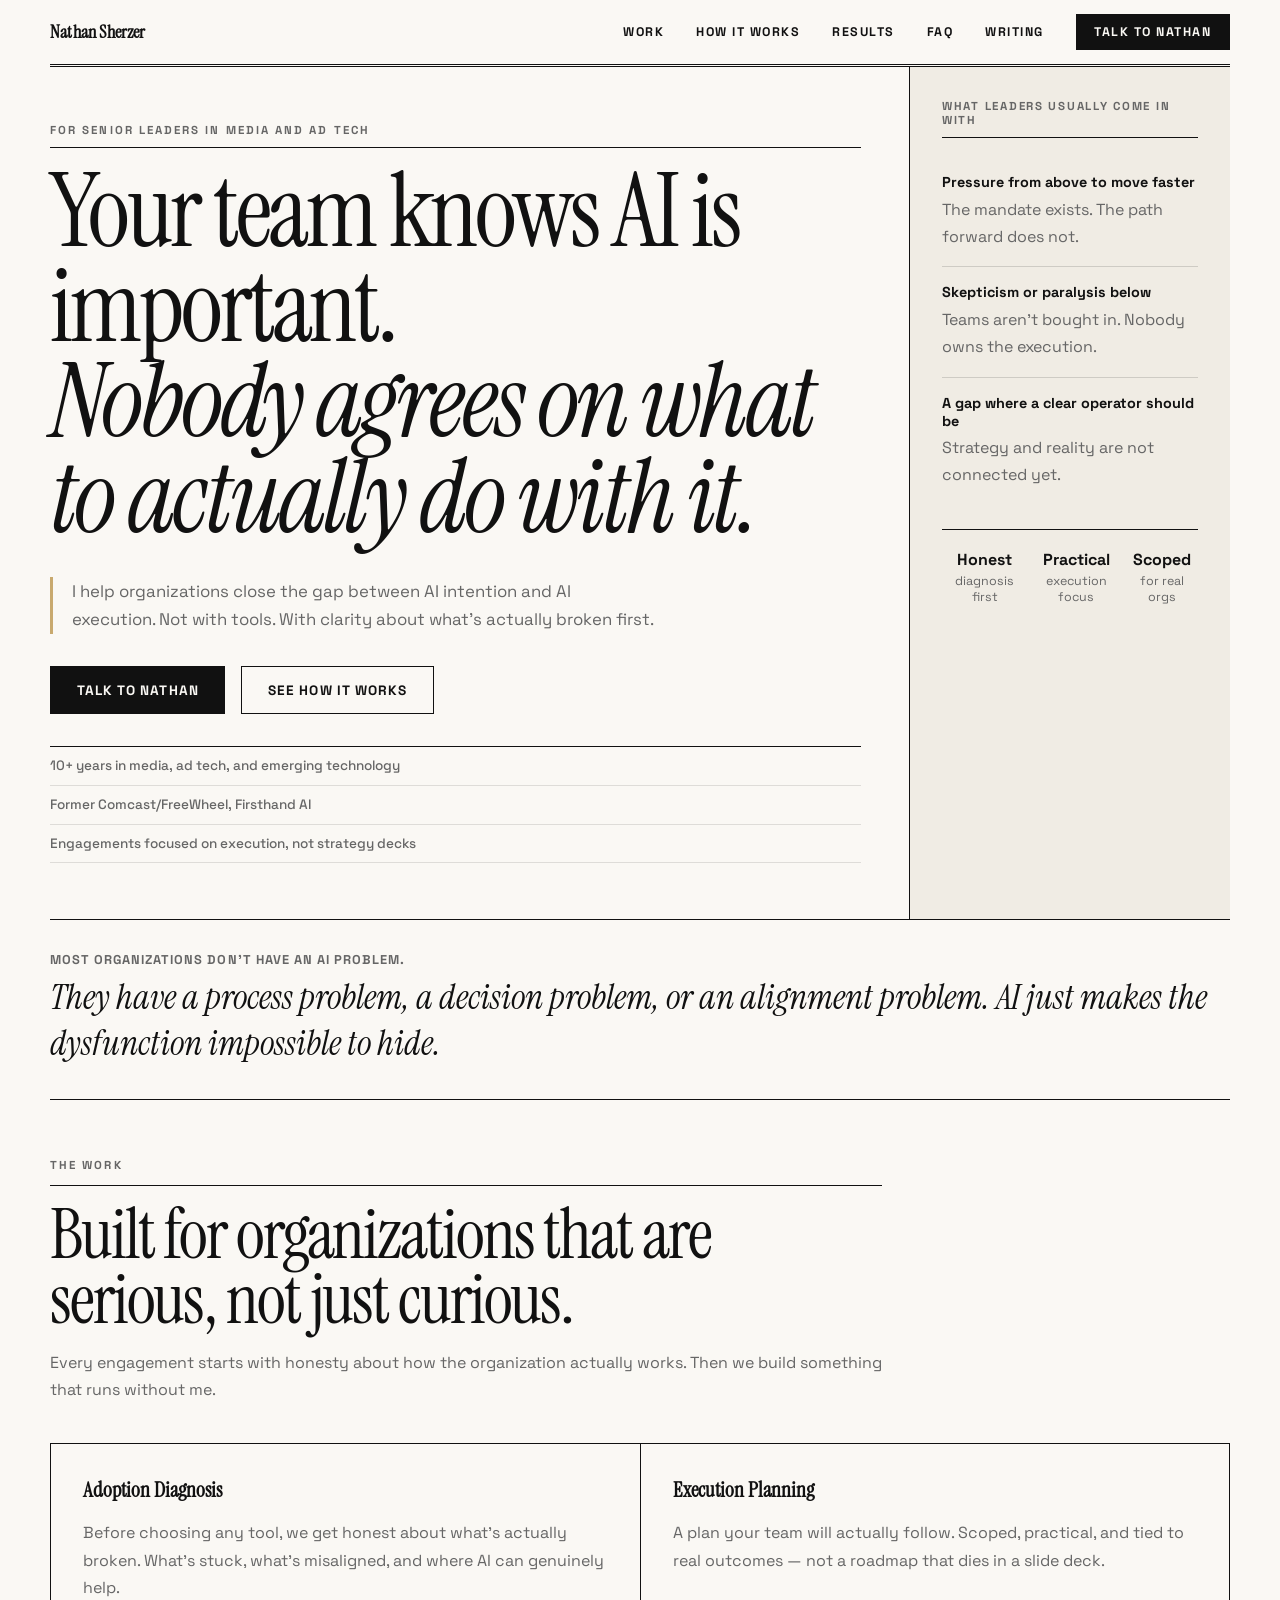
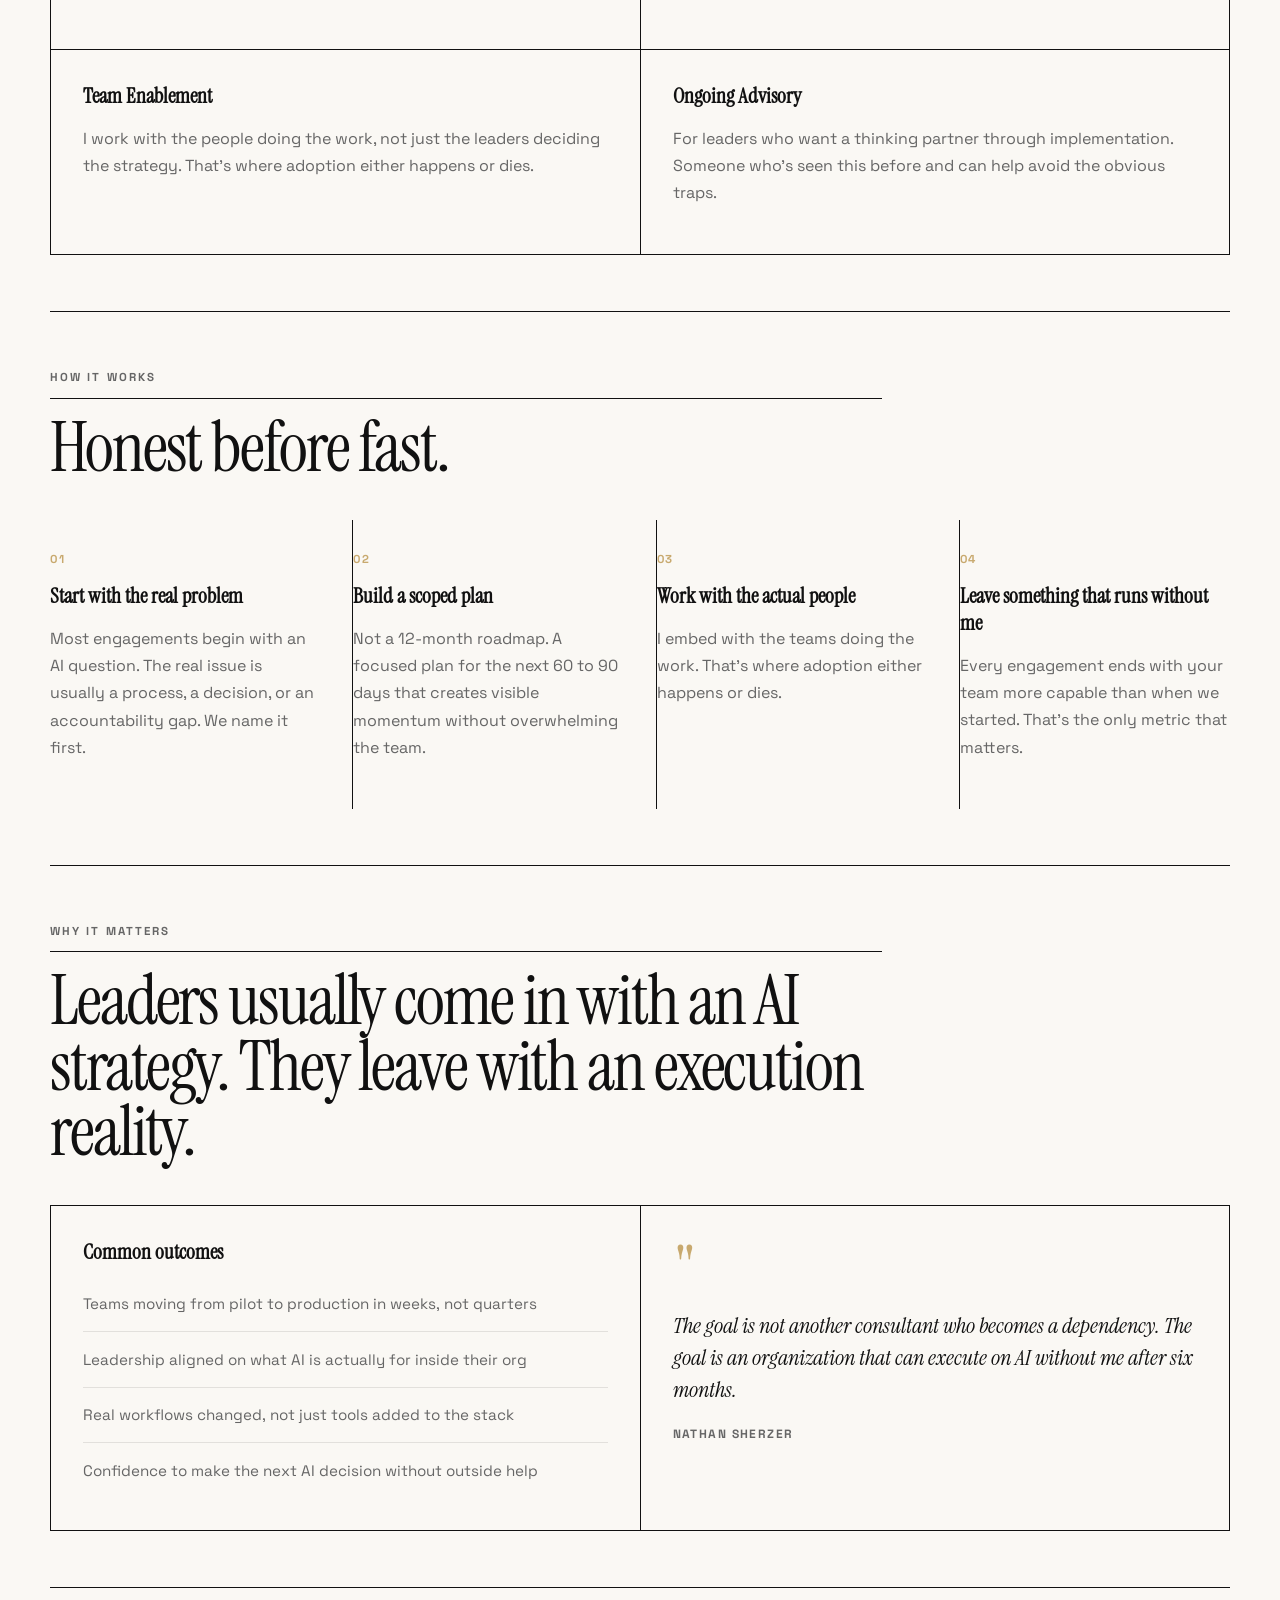
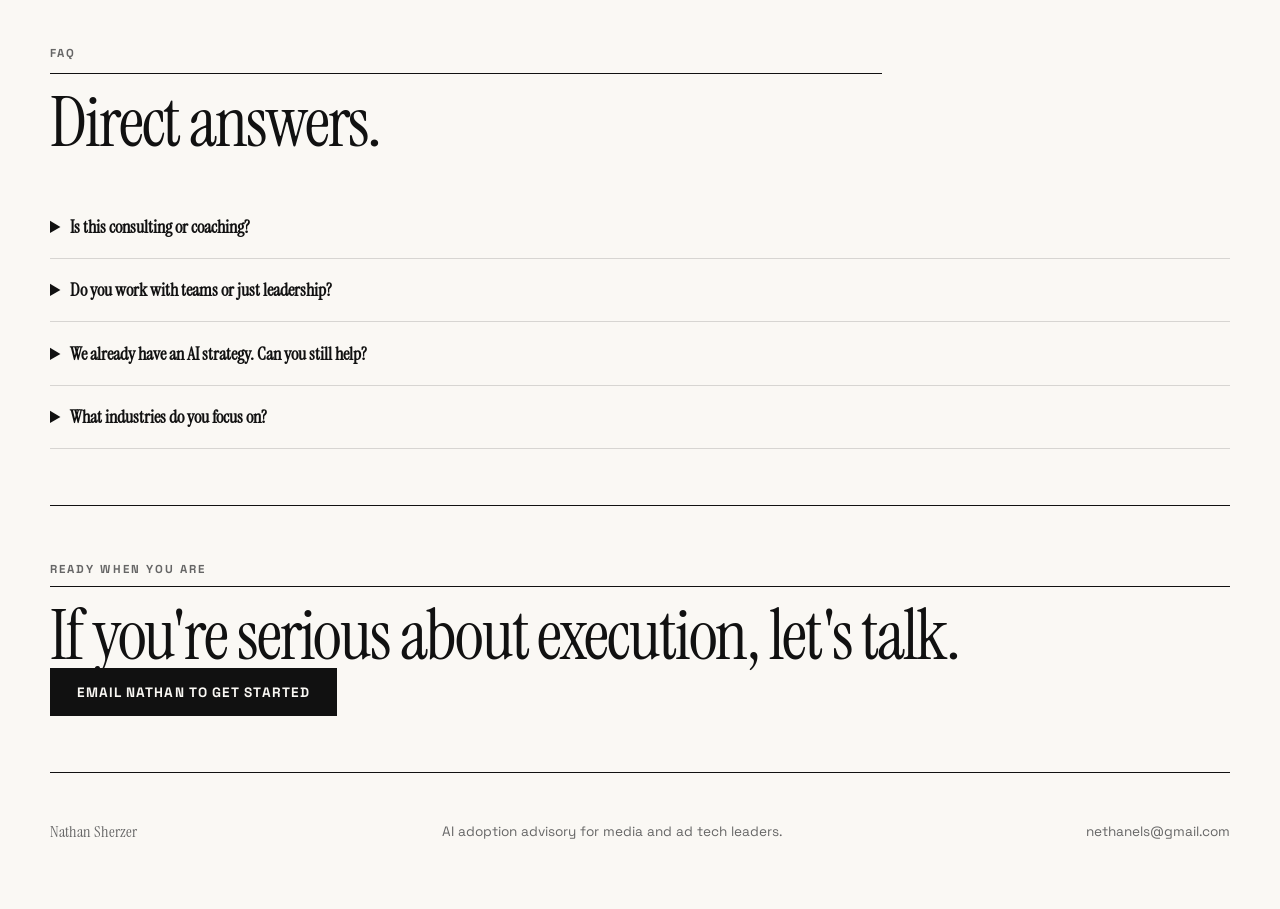
==== commit 3f87e8a6: "describe what you changed" ====
--- a/index.html
+++ b/index.html
@@ -3,10 +3,10 @@
 <head>
 <meta charset="UTF-8" />
 <meta name="viewport" content="width=device-width, initial-scale=1.0" />
-<title>Tutor4AI | Learn AI With Real Guidance</title>
+<title>Nathan Sherzer | AI Adoption for Media and Ad Tech Leaders</title>
 <meta
 name="description"
-content="Tutor4AI helps professionals and curious builders learn practical AI skills through focused coaching, clear roadmaps, and hands-on sessions."
+content="Nathan Sherzer helps senior leaders in media and ad tech close the gap between AI intention and AI execution. Not tools. Not hype. Actual organizational change."
 />
 <link rel="preconnect" href="https://fonts.googleapis.com" />
 <link rel="preconnect" href="https://fonts.gstatic.com" crossorigin />
@@ -19,9 +19,9 @@
 <body>
 <div class="page-shell">
 <header class="site-header">
-<a class="brand" href="#top" aria-label="Tutor4AI home">
-<span class="brand-mark">T4A</span>
-<span class="brand-text">Tutor4AI</span>
+<a class="brand" href="#top" aria-label="Nathan Sherzer home">
+<span class="brand-mark">NS</span>
+<span class="brand-text">Nathan Sherzer</span>
 </a>
 <button
 class="menu-toggle"
@@ -32,110 +32,110 @@
 Menu
 </button>
 <nav class="site-nav" id="site-nav">
-<a href="#offer">Offer</a>
-<a href="#process">Process</a>
+<a href="#offer">Work</a>
+<a href="#process">How It Works</a>
 <a href="#results">Results</a>
 <a href="#faq">FAQ</a>
-<a class="nav-cta" href="mailto:nethanels@gmail.com">Book a Session</a>
+<a href="/writing/">Writing</a>
+<a class="nav-cta" href="mailto:nethanels@gmail.com">Talk to Nathan</a>
 </nav>
 </header>
 <main id="top">
 <section class="hero">
 <div class="hero-copy">
-<p class="eyebrow">1:1 AI coaching for real people doing real work</p>
+<p class="eyebrow">For senior leaders in media and ad tech</p>
 <h1>
-Stop collecting AI tips.
-<span>Start building a workflow you'll actually use.</span>
+Your team knows AI is important.
+<span>Nobody agrees on what to actually do with it.</span>
 </h1>
 <p class="hero-text">
-Tutor4AI helps professionals, students, and business owners learn how to
-use ChatGPT, automation tools, and modern AI workflows with confidence.
-No hype. No vague prompts. Just guided progress.
+I help organizations close the gap between AI intention and AI execution.
+Not with tools. With clarity about what's actually broken first.
 </p>
 <div class="hero-actions">
 <a class="button button-primary" href="mailto:nethanels@gmail.com">
-Book Your First Session
+Talk to Nathan
 </a>
 <a class="button button-secondary" href="#offer">See How It Works</a>
 </div>
 <ul class="hero-points">
-<li>Clear next steps after every session</li>
-<li>Lessons shaped around your actual goals</li>
-<li>Built for beginners and ambitious upskillers</li>
+<li>10+ years in media, ad tech, and emerging technology</li>
+<li>Former Comcast/FreeWheel, Firsthand AI</li>
+<li>Engagements focused on execution, not strategy decks</li>
 </ul>
 </div>
 <div class="hero-card">
-<p class="card-label">What clients usually want help with</p>
+<p class="card-label">What leaders usually come in with</p>
 <div class="signal-list">
 <div class="signal-item">
-<span class="signal-title">Prompting without guesswork</span>
-<span class="signal-copy">Learn repeatable frameworks instead of random tricks.</span>
+<span class="signal-title">Pressure from above to move faster</span>
+<span class="signal-copy">The mandate exists. The path forward does not.</span>
 </div>
 <div class="signal-item">
-<span class="signal-title">Work automation</span>
-<span class="signal-copy">Turn repetitive tasks into efficient systems with AI tools.</span>
+<span class="signal-title">Skepticism or paralysis below</span>
+<span class="signal-copy">Teams aren't bought in. Nobody owns the execution.</span>
 </div>
 <div class="signal-item">
-<span class="signal-title">Career leverage</span>
-<span class="signal-copy">Use AI skills to improve output, confidence, and positioning.</span>
+<span class="signal-title">A gap where a clear operator should be</span>
+<span class="signal-copy">Strategy and reality are not connected yet.</span>
 </div>
 </div>
 <div class="hero-metric-row">
 <div>
-<strong>Focused</strong>
-<span>1:1 sessions</span>
+<strong>Honest</strong>
+<span>diagnosis first</span>
 </div>
 <div>
 <strong>Practical</strong>
-<span>hands-on lessons</span>
-</div>
-<div>
-<strong>Flexible</strong>
-<span>paced for you</span>
-</div>
-</div>
-</div>
-</section>
-<section class="value-strip" aria-label="Tutor4AI positioning">
-<p>You do not need another AI newsletter.</p>
-<p>You need a guide who can help you apply the right tools to your work.</p>
+<span>execution focus</span>
+</div>
+<div>
+<strong>Scoped</strong>
+<span>for real orgs</span>
+</div>
+</div>
+</div>
+</section>
+<section class="value-strip" aria-label="Nathan Sherzer positioning">
+<p>Most organizations don't have an AI problem.</p>
+<p>They have a process problem, a decision problem, or an alignment problem. AI just makes the dysfunction impossible to hide.</p>
 </section>
 <section class="section" id="offer">
 <div class="section-heading">
-<p class="eyebrow">What we do</p>
-<h2>Practical tutoring built around your actual life and work.</h2>
-<p>
-Every session is designed to reduce friction. We focus on the tools,
-habits, and systems that make AI useful after the excitement wears off.
+<p class="eyebrow">The work</p>
+<h2>Built for organizations that are serious, not just curious.</h2>
+<p>
+Every engagement starts with honesty about how the organization actually works.
+Then we build something that runs without me.
 </p>
 </div>
 <div class="card-grid">
 <article class="feature-card accent-coral">
-<h3>AI Fundamentals</h3>
-<p>
-Understand what today's tools are good at, where they break, and how
-to work with them intelligently.
+<h3>Adoption Diagnosis</h3>
+<p>
+Before choosing any tool, we get honest about what's actually broken.
+What's stuck, what's misaligned, and where AI can genuinely help.
 </p>
 </article>
 <article class="feature-card accent-sky">
-<h3>Prompt Strategy</h3>
-<p>
-Learn how to ask better questions, structure context, and get more
-reliable outputs without spinning your wheels.
+<h3>Execution Planning</h3>
+<p>
+A plan your team will actually follow. Scoped, practical, and tied to
+real outcomes — not a roadmap that dies in a slide deck.
 </p>
 </article>
 <article class="feature-card accent-gold">
-<h3>Workflow Design</h3>
-<p>
-Build custom routines for writing, planning, research, content, job
-search, operations, or client work.
+<h3>Team Enablement</h3>
+<p>
+I work with the people doing the work, not just the leaders deciding
+the strategy. That's where adoption either happens or dies.
 </p>
 </article>
 <article class="feature-card accent-mint">
-<h3>Confidence Through Practice</h3>
-<p>
-We work on real examples so you leave each session with progress, not
-just inspiration.
+<h3>Ongoing Advisory</h3>
+<p>
+For leaders who want a thinking partner through implementation.
+Someone who's seen this before and can help avoid the obvious traps.
 </p>
 </article>
 </div>
@@ -143,39 +143,39 @@
 <section class="section section-dark" id="process">
 <div class="section-heading">
 <p class="eyebrow">How it works</p>
-<h2>A simple process that turns curiosity into momentum.</h2>
+<h2>Honest before fast.</h2>
 </div>
 <div class="process-list">
 <article class="process-step">
 <span class="step-number">01</span>
-<h3>Start with your goal</h3>
-<p>
-We begin with where you are, what you want, and what's been slowing you
-down.
+<h3>Start with the real problem</h3>
+<p>
+Most engagements begin with an AI question. The real issue is usually
+a process, a decision, or an accountability gap. We name it first.
 </p>
 </article>
 <article class="process-step">
 <span class="step-number">02</span>
-<h3>Build the right learning path</h3>
-<p>
-Instead of a giant curriculum, you get a focused plan based on your role,
-pace, and priorities.
+<h3>Build a scoped plan</h3>
+<p>
+Not a 12-month roadmap. A focused plan for the next 60 to 90 days that
+creates visible momentum without overwhelming the team.
 </p>
 </article>
 <article class="process-step">
 <span class="step-number">03</span>
-<h3>Practice with real use cases</h3>
-<p>
-Sessions stay grounded in work you care about so the skills transfer
-immediately.
+<h3>Work with the actual people</h3>
+<p>
+I embed with the teams doing the work. That's where adoption
+either happens or dies.
 </p>
 </article>
 <article class="process-step">
 <span class="step-number">04</span>
-<h3>Leave with concrete next steps</h3>
-<p>
-You'll know what to do between sessions and how to keep improving without
-getting overwhelmed.
+<h3>Leave something that runs without me</h3>
+<p>
+Every engagement ends with your team more capable than when we started.
+That's the only metric that matters.
 </p>
 </article>
 </div>
@@ -183,53 +183,62 @@
 <section class="section" id="results">
 <div class="section-heading">
 <p class="eyebrow">Why it matters</p>
-<h2>People usually come in feeling behind. They leave feeling capable.</h2>
+<h2>Leaders usually come in with an AI strategy. They leave with an execution reality.</h2>
 </div>
 <div class="results-layout">
 <article class="results-panel">
 <h3>Common outcomes</h3>
 <ul class="check-list">
-<li>Using AI tools with less hesitation and more clarity</li>
-<li>Saving time on writing, planning, and repetitive tasks</li>
-<li>Speaking about AI more confidently in interviews and at work</li>
-<li>Understanding which tools are worth keeping in the stack</li>
+<li>Teams moving from pilot to production in weeks, not quarters</li>
+<li>Leadership aligned on what AI is actually for inside their org</li>
+<li>Real workflows changed, not just tools added to the stack</li>
+<li>Confidence to make the next AI decision without outside help</li>
 </ul>
 </article>
 <article class="quote-panel">
 <p class="quote-mark">"</p>
 <blockquote>
-The goal is not to make you depend on another expert. The goal is to make
-AI feel usable, repeatable, and genuinely helpful in your hands.
+The goal is not another consultant who becomes a dependency. The goal
+is an organization that can execute on AI without me after six months.
 </blockquote>
-<p class="quote-attribution">Tutor4AI approach</p>
+<p class="quote-attribution">Nathan Sherzer</p>
 </article>
 </div>
 </section>
 <section class="section faq-section" id="faq">
 <div class="section-heading">
 <p class="eyebrow">FAQ</p>
-<h2>Short answers to the questions people usually ask first.</h2>
+<h2>Direct answers.</h2>
 </div>
 <div class="faq-list">
 <details>
-<summary>Do I need to be technical?</summary>
-<p>
-No. Sessions can be fully beginner-friendly, and the material is adapted
-to your background.
-</p>
-</details>
-<details>
-<summary>Is this only for job seekers?</summary>
-<p>
-Not at all. Tutor4AI works well for professionals, students, founders,
-and anyone trying to become meaningfully better with AI tools.
-</p>
-</details>
-<details>
-<summary>What if I do not know where to start?</summary>
-<p>
-That is normal. The first session is often about creating clarity and a
-roadmap you can actually follow.
+<summary>Is this consulting or coaching?</summary>
+<p>
+Both, depending on what you need. Some engagements are diagnostic.
+Some are hands-on. We figure that out in the first conversation.
+</p>
+</details>
+<details>
+<summary>Do you work with teams or just leadership?</summary>
+<p>
+Both. The best results happen when leadership and the working teams are
+in it together. I can work at either level, but I'll tell you which one
+your situation actually needs.
+</p>
+</details>
+<details>
+<summary>We already have an AI strategy. Can you still help?</summary>
+<p>
+Yes. Most organizations have a strategy. The gap is execution.
+That's usually where I come in.
+</p>
+</details>
+<details>
+<summary>What industries do you focus on?</summary>
+<p>
+Media, ad tech, and publisher-side organizations. That's where my 10+
+years of experience is. I understand the specific pressures, the tech
+stack, and the org dynamics.
 </p>
 </details>
 </div>
@@ -237,7 +246,7 @@
 <section class="cta-band">
 <div>
 <p class="eyebrow">Ready when you are</p>
-<h2>Let's make AI feel useful, not intimidating.</h2>
+<h2>If you're serious about execution, let's talk.</h2>
 </div>
 <a class="button button-primary" href="mailto:nethanels@gmail.com">
 Email Nathan to Get Started
@@ -246,10 +255,10 @@
 </main>
 <footer class="site-footer">
 <div>
-<span class="brand-mark">T4A</span>
-<p>Tutor4AI</p>
-</div>
-<p>Personalized AI tutoring for people who want practical traction.</p>
+<span class="brand-mark">NS</span>
+<p>Nathan Sherzer</p>
+</div>
+<p>AI adoption advisory for media and ad tech leaders.</p>
 <a href="mailto:nethanels@gmail.com">nethanels@gmail.com</a>
 </footer>
 </div>
--- a/styles.css
+++ b/styles.css
@@ -1,57 +1,41 @@
 :root {
-  --bg: #f7f2ea;
-  --surface: rgba(255, 255, 255, 0.72);
-  --surface-strong: #fffdf8;
-  --text: #1b1b1b;
-  --muted: #58524a;
-  --line: rgba(27, 27, 27, 0.12);
-  --ink-soft: #312c26;
-  --navy: #19344a;
-  --coral: #df6d57;
-  --gold: #d8a93d;
-  --mint: #78b59a;
-  --sky: #7194d8;
-  --shadow: 0 20px 60px rgba(37, 26, 16, 0.12);
-  --radius-xl: 28px;
-  --radius-lg: 20px;
-  --radius-md: 14px;
+  --bg: #faf8f4;
+  --surface: #f0ece4;
+  --text: #111111;
+  --muted: #666666;
+  --line: #111111;
+  --ink-soft: #111111;
+  --navy: #111111;
+  --punch: #111111;
+  --accent: #c8a96e;
+  --coral: #c8a96e;
+  --gold: #c8a96e;
+  --mint: #c8a96e;
+  --sky: #c8a96e;
+  --shadow: none;
+  --radius-xl: 0px;
+  --radius-lg: 0px;
+  --radius-md: 0px;
   --max: 1180px;
 }
 
-* {
-  box-sizing: border-box;
-}
-
-html {
-  scroll-behavior: smooth;
-}
+* { box-sizing: border-box; }
+html { scroll-behavior: smooth; }
 
 body {
   margin: 0;
-  background:
-    radial-gradient(circle at top left, rgba(223, 109, 87, 0.2), transparent 28%),
-    radial-gradient(circle at top right, rgba(113, 148, 216, 0.18), transparent 26%),
-    linear-gradient(180deg, #fbf7f1 0%, var(--bg) 50%, #f3ece2 100%);
+  background: var(--bg);
   color: var(--text);
   font-family: "Space Grotesk", sans-serif;
 }
 
-a {
-  color: inherit;
-  text-decoration: none;
-}
-
-button,
-input,
-textarea,
-select {
-  font: inherit;
-}
+a { color: inherit; text-decoration: none; }
+button, input, textarea, select { font: inherit; }
 
 .page-shell {
   width: min(calc(100% - 2rem), var(--max));
   margin: 0 auto;
-  padding: 1.25rem 0 2rem;
+  padding: 0 0 2rem;
 }
 
 .site-header,
@@ -62,105 +46,126 @@
 .quote-panel,
 .cta-band,
 .faq-list details {
-  backdrop-filter: blur(14px);
-}
-
+  backdrop-filter: none;
+}
+
+/* ── MASTHEAD ── */
 .site-header {
   position: sticky;
-  top: 1rem;
+  top: 0;
   z-index: 20;
   display: flex;
   align-items: center;
   justify-content: space-between;
   gap: 1rem;
-  padding: 1rem 1.1rem;
-  border: 1px solid var(--line);
-  border-radius: 999px;
-  background: rgba(255, 251, 245, 0.82);
-  box-shadow: var(--shadow);
+  padding: 0.9rem 0;
+  border-bottom: 3px double var(--line);
+  background: var(--bg);
 }
 
 .brand {
   display: inline-flex;
   align-items: center;
-  gap: 0.8rem;
-  font-weight: 700;
+  gap: 0.6rem;
+  font-weight: 700;
+  font-family: "Instrument Serif", serif;
+  font-size: 1.2rem;
+  letter-spacing: 0.01em;
 }
 
 .brand-mark {
-  display: inline-grid;
-  place-items: center;
-  width: 2.5rem;
-  height: 2.5rem;
-  border-radius: 0.85rem;
-  background: linear-gradient(135deg, var(--navy), #2a5678);
-  color: #fff;
-  letter-spacing: 0.04em;
-  font-size: 0.85rem;
+  display: none;
+}
+
+.brand-text {
+  font-size: 1.15rem;
 }
 
 .site-nav {
   display: flex;
   align-items: center;
-  gap: 1.25rem;
+  gap: 2rem;
   color: var(--ink-soft);
 }
 
 .site-nav a {
-  font-size: 0.95rem;
+  font-size: 0.78rem;
+  font-weight: 700;
+  letter-spacing: 0.12em;
+  text-transform: uppercase;
 }
 
 .nav-cta {
-  padding: 0.85rem 1.1rem;
-  border-radius: 999px;
-  background: var(--navy);
-  color: #fff;
+  padding: 0.55rem 1.1rem;
+  border: 1.5px solid var(--text);
+  background: var(--text);
+  color: var(--bg);
+  font-size: 0.78rem;
+  font-weight: 700;
+  letter-spacing: 0.1em;
+  text-transform: uppercase;
 }
 
 .menu-toggle {
   display: none;
-  border: 0;
-  border-radius: 999px;
-  padding: 0.75rem 1rem;
-  background: var(--navy);
-  color: #fff;
-}
-
+  border: 1.5px solid var(--text);
+  padding: 0.55rem 1rem;
+  background: transparent;
+  color: var(--text);
+  font-weight: 700;
+  font-size: 0.78rem;
+  letter-spacing: 0.1em;
+  text-transform: uppercase;
+}
+
+/* ── DATELINE BAR ── */
+.site-header::after {
+  display: none;
+}
+
+/* ── HERO ── */
 .hero {
   display: grid;
-  grid-template-columns: 1.15fr 0.85fr;
-  gap: 2rem;
-  align-items: center;
-  padding: 4.4rem 0 3rem;
+  grid-template-columns: 1fr 320px;
+  gap: 0;
+  align-items: start;
+  padding: 0;
+  border-bottom: 1.5px solid var(--line);
+}
+
+.hero-copy {
+  padding: 3.5rem 3rem 3.5rem 0;
+  border-right: 1.5px solid var(--line);
 }
 
 .eyebrow {
   margin: 0 0 1rem;
-  color: var(--coral);
-  font-size: 0.85rem;
-  font-weight: 700;
-  letter-spacing: 0.12em;
-  text-transform: uppercase;
+  color: var(--muted);
+  font-size: 0.72rem;
+  font-weight: 700;
+  letter-spacing: 0.18em;
+  text-transform: uppercase;
+  border-bottom: 1px solid var(--line);
+  padding-bottom: 0.6rem;
 }
 
 .hero h1,
 .section-heading h2,
 .cta-band h2 {
   margin: 0;
-  color: var(--ink-soft);
+  color: var(--text);
   font-family: "Instrument Serif", serif;
   font-weight: 400;
-  line-height: 0.97;
+  line-height: 0.93;
   letter-spacing: -0.03em;
 }
 
-.hero h1 {
-  font-size: clamp(3.6rem, 9vw, 7.3rem);
-}
+.hero h1 { font-size: clamp(3.8rem, 8vw, 7rem); }
 
 .hero h1 span {
   display: block;
-  color: var(--navy);
+  color: var(--text);
+  font-style: italic;
 }
 
 .hero-text,
@@ -173,13 +178,15 @@
 .faq-list p,
 .site-footer p {
   color: var(--muted);
-  line-height: 1.65;
+  line-height: 1.7;
 }
 
 .hero-text {
-  max-width: 40rem;
-  margin: 1.3rem 0 1.8rem;
-  font-size: 1.1rem;
+  max-width: 38rem;
+  margin: 2rem 0 2rem;
+  font-size: 1.05rem;
+  border-left: 3px solid var(--accent);
+  padding-left: 1.2rem;
 }
 
 .hero-actions,
@@ -192,400 +199,378 @@
   display: flex;
 }
 
-.hero-actions {
-  gap: 1rem;
-  flex-wrap: wrap;
-}
+.hero-actions { gap: 1rem; flex-wrap: wrap; }
 
 .button {
   display: inline-flex;
   align-items: center;
   justify-content: center;
-  min-height: 3.35rem;
-  padding: 0.8rem 1.35rem;
-  border-radius: 999px;
-  border: 1px solid transparent;
-  transition: transform 180ms ease, background 180ms ease, color 180ms ease;
-}
-
-.button:hover,
-.nav-cta:hover,
-.menu-toggle:hover {
-  transform: translateY(-2px);
-}
-
-.button-primary {
-  background: var(--navy);
-  color: #fff;
-}
-
-.button-secondary {
-  border-color: var(--line);
-  background: rgba(255, 255, 255, 0.56);
-}
+  min-height: 3rem;
+  padding: 0.7rem 1.6rem;
+  border: 1.5px solid var(--text);
+  font-weight: 700;
+  font-size: 0.85rem;
+  letter-spacing: 0.08em;
+  text-transform: uppercase;
+  transition: background 140ms ease, color 140ms ease;
+}
+
+.button:hover { background: var(--text); color: var(--bg); }
+
+.button-primary { background: var(--text); color: var(--bg); }
+.button-secondary { background: transparent; color: var(--text); }
 
 .hero-points {
-  gap: 1rem;
-  flex-wrap: wrap;
+  gap: 0;
+  flex-direction: column;
   padding: 0;
-  margin: 1.4rem 0 0;
+  margin: 2rem 0 0;
   list-style: none;
-  color: var(--ink-soft);
-  font-size: 0.95rem;
+  font-size: 0.85rem;
+  font-weight: 500;
+  border-top: 1px solid var(--line);
 }
 
 .hero-points li {
-  padding: 0.4rem 0.8rem;
-  border-radius: 999px;
-  background: rgba(255, 255, 255, 0.55);
-  border: 1px solid rgba(27, 27, 27, 0.08);
-}
-
-.hero-card,
-.feature-card,
-.results-panel,
-.quote-panel,
-.cta-band,
-.faq-list details {
-  border: 1px solid var(--line);
+  padding: 0.65rem 0;
+  border-bottom: 1px solid rgba(17,17,17,0.12);
+  color: var(--muted);
+}
+
+/* ── HERO SIDEBAR CARD ── */
+.hero-card {
+  padding: 2rem;
   background: var(--surface);
-  box-shadow: var(--shadow);
-}
-
-.hero-card {
-  position: relative;
-  overflow: hidden;
-  padding: 1.5rem;
-  border-radius: var(--radius-xl);
-}
-
-.hero-card::before {
-  content: "";
-  position: absolute;
-  inset: auto -3rem -4rem auto;
-  width: 11rem;
-  height: 11rem;
-  border-radius: 50%;
-  background: radial-gradient(circle, rgba(223, 109, 87, 0.36), transparent 65%);
-}
+  border: none;
+  border-left: none;
+  box-shadow: none;
+  align-self: stretch;
+}
+
+.hero-card::before { display: none; }
 
 .card-label {
-  margin: 0 0 1rem;
-  color: var(--ink-soft);
-  font-weight: 700;
-}
-
-.signal-list {
-  display: grid;
-  gap: 0.9rem;
-}
+  margin: 0 0 1.2rem;
+  color: var(--muted);
+  font-weight: 700;
+  font-size: 0.72rem;
+  letter-spacing: 0.15em;
+  text-transform: uppercase;
+  border-bottom: 1px solid var(--line);
+  padding-bottom: 0.6rem;
+}
+
+.signal-list { display: grid; gap: 0; }
 
 .signal-item {
-  padding: 1rem;
-  border-radius: var(--radius-lg);
-  background: rgba(255, 255, 255, 0.55);
-}
+  padding: 1rem 0;
+  border-bottom: 1px solid rgba(17,17,17,0.15);
+}
+
+.signal-item:last-child { border-bottom: none; }
 
 .signal-title {
   display: block;
-  margin-bottom: 0.35rem;
-  color: var(--ink-soft);
-  font-weight: 700;
+  margin-bottom: 0.3rem;
+  color: var(--text);
+  font-weight: 700;
+  font-size: 0.9rem;
 }
 
 .hero-metric-row {
   justify-content: space-between;
-  gap: 1rem;
-  margin-top: 1.4rem;
+  gap: 0;
+  margin-top: 1.5rem;
   padding-top: 1.2rem;
-  border-top: 1px solid var(--line);
-}
-
-.hero-metric-row div {
-  display: grid;
-  gap: 0.2rem;
-}
-
-.hero-metric-row strong {
-  color: var(--navy);
-}
-
-.hero-metric-row span {
-  color: var(--muted);
-  font-size: 0.9rem;
-}
-
+  border-top: 1.5px solid var(--line);
+}
+
+.hero-metric-row div { display: grid; gap: 0.2rem; text-align: center; }
+.hero-metric-row strong { color: var(--text); font-size: 1rem; font-weight: 700; }
+.hero-metric-row span { color: var(--muted); font-size: 0.78rem; }
+
+/* ── PULLQUOTE STRIP ── */
 .value-strip {
-  justify-content: space-between;
-  gap: 1.5rem;
-  margin: 0 0 3rem;
-  padding: 1.3rem 1.5rem;
-  border-top: 1px solid var(--line);
-  border-bottom: 1px solid var(--line);
-  color: var(--ink-soft);
-  font-size: 1.05rem;
-}
-
-.section {
-  padding: 3.2rem 0;
-}
+  flex-direction: column;
+  gap: 0;
+  margin: 0;
+  padding: 2rem 0;
+  border-bottom: 1.5px solid var(--line);
+  color: var(--text);
+}
+
+.value-strip p {
+  margin: 0;
+  font-family: "Instrument Serif", serif;
+  font-size: clamp(1.4rem, 3vw, 2.2rem);
+  line-height: 1.3;
+  font-style: italic;
+  color: var(--text);
+}
+
+.value-strip p:first-child { color: var(--muted); font-size: clamp(1rem, 2vw, 1.3rem); margin-bottom: 0.4rem; font-style: normal; font-family: "Space Grotesk", sans-serif; font-weight: 700; letter-spacing: 0.08em; text-transform: uppercase; font-size: 0.8rem; }
+
+/* ── SECTIONS ── */
+.section { padding: 3.5rem 0; border-bottom: 1.5px solid var(--line); }
 
 .section-dark {
-  margin: 1rem 0;
-  padding: 3rem;
-  border-radius: 2rem;
-  background: linear-gradient(135deg, #102637, #274a66);
-  color: #fff;
-}
-
-.section-dark .eyebrow,
-.section-dark .section-heading h2,
-.section-dark .process-step h3,
-.section-dark .process-step p {
-  color: inherit;
-}
-
-.section-heading {
-  max-width: 48rem;
-  margin-bottom: 1.8rem;
-}
+  margin: 0;
+  padding: 3.5rem 0;
+  border-radius: 0;
+  background: transparent;
+  color: var(--text);
+  border-bottom: 1.5px solid var(--line);
+}
+
+.section-dark .eyebrow { color: var(--muted); }
+.section-dark .section-heading h2 { color: var(--text); }
+.section-dark .process-step h3 { color: var(--text); }
+.section-dark .process-step p { color: var(--muted); }
+
+.section-heading { max-width: 52rem; margin-bottom: 2.5rem; }
 
 .section-heading h2,
-.cta-band h2 {
-  font-size: clamp(2.4rem, 6vw, 4.7rem);
-}
-
+.cta-band h2 { font-size: clamp(2.4rem, 5.5vw, 4.5rem); }
+
+/* ── CARD GRID: newspaper columns ── */
 .card-grid {
   display: grid;
-  grid-template-columns: repeat(2, minmax(0, 1fr));
-  gap: 1rem;
+  grid-template-columns: repeat(2, 1fr);
+  gap: 0;
+  border-top: 1.5px solid var(--line);
+  border-left: 1.5px solid var(--line);
 }
 
 .feature-card {
-  min-height: 14rem;
-  padding: 1.5rem;
-  border-radius: var(--radius-xl);
+  min-height: 12rem;
+  padding: 2rem;
+  border-radius: 0;
+  border: none;
+  border-right: 1.5px solid var(--line);
+  border-bottom: 1.5px solid var(--line);
+  background: var(--bg);
+  box-shadow: none;
 }
 
 .feature-card h3,
 .process-step h3,
 .results-panel h3 {
   margin: 0 0 0.75rem;
-  font-size: 1.25rem;
-}
-
-.accent-coral {
-  background:
-    linear-gradient(180deg, rgba(255, 255, 255, 0.74), rgba(255, 255, 255, 0.62)),
-    linear-gradient(135deg, rgba(223, 109, 87, 0.12), transparent);
-}
-
-.accent-sky {
-  background:
-    linear-gradient(180deg, rgba(255, 255, 255, 0.74), rgba(255, 255, 255, 0.62)),
-    linear-gradient(135deg, rgba(113, 148, 216, 0.16), transparent);
-}
-
-.accent-gold {
-  background:
-    linear-gradient(180deg, rgba(255, 255, 255, 0.74), rgba(255, 255, 255, 0.62)),
-    linear-gradient(135deg, rgba(216, 169, 61, 0.18), transparent);
-}
-
+  font-size: 1.1rem;
+  font-weight: 700;
+  font-family: "Instrument Serif", serif;
+  font-size: 1.3rem;
+}
+
+.accent-coral,
+.accent-sky,
+.accent-gold,
 .accent-mint {
-  background:
-    linear-gradient(180deg, rgba(255, 255, 255, 0.74), rgba(255, 255, 255, 0.62)),
-    linear-gradient(135deg, rgba(120, 181, 154, 0.18), transparent);
-}
-
+  background: var(--bg);
+}
+
+/* ── PROCESS: horizontal rule list ── */
 .process-list {
-  gap: 1rem;
-  flex-wrap: wrap;
+  gap: 0;
+  flex-wrap: nowrap;
+  counter-reset: steps;
 }
 
 .process-step {
-  flex: 1 1 14rem;
-  padding: 1.2rem 0.4rem 0 0;
-}
+  flex: 1 1 0;
+  padding: 2rem 2rem 2rem 0;
+  border-right: 1.5px solid var(--line);
+  padding-right: 2rem;
+}
+
+.process-step:first-child { padding-left: 0; }
+.process-step:last-child { border-right: none; padding-right: 0; }
 
 .step-number {
-  display: inline-block;
-  margin-bottom: 0.8rem;
-  color: rgba(255, 255, 255, 0.62);
-  font-size: 0.85rem;
-  letter-spacing: 0.12em;
-}
-
+  display: block;
+  margin-bottom: 1rem;
+  color: var(--accent);
+  font-size: 0.72rem;
+  font-weight: 700;
+  letter-spacing: 0.15em;
+  text-transform: uppercase;
+}
+
+/* ── RESULTS ── */
 .results-layout {
-  gap: 1rem;
+  gap: 0;
   align-items: stretch;
+  border-top: 1.5px solid var(--line);
+  border-left: 1.5px solid var(--line);
 }
 
 .results-panel,
 .quote-panel {
   flex: 1 1 0;
-  padding: 1.5rem;
-  border-radius: var(--radius-xl);
-}
-
-.check-list {
-  margin: 0;
-  padding-left: 1.1rem;
-}
-
-.check-list li + li {
-  margin-top: 0.8rem;
-}
+  padding: 2rem;
+  border-radius: 0;
+  border: none;
+  border-right: 1.5px solid var(--line);
+  border-bottom: 1.5px solid var(--line);
+  background: var(--bg);
+  box-shadow: none;
+}
+
+.check-list { margin: 0; padding: 0; list-style: none; }
+
+.check-list li {
+  padding: 0.9rem 0;
+  border-bottom: 1px solid rgba(17,17,17,0.1);
+  color: var(--muted);
+  font-size: 0.95rem;
+}
+
+.check-list li:last-child { border-bottom: none; }
 
 .quote-mark {
-  margin: 0;
-  color: var(--coral);
-  font-family: "Instrument Serif", serif;
-  font-size: 5rem;
+  margin: 0 0 0.5rem;
+  color: var(--accent);
+  font-family: "Instrument Serif", serif;
+  font-size: 4rem;
   line-height: 1;
 }
 
 .quote-panel blockquote {
   margin: 0;
-  color: var(--ink-soft);
-  font-size: 1.2rem;
+  color: var(--text);
+  font-family: "Instrument Serif", serif;
+  font-size: 1.35rem;
+  font-style: italic;
+  line-height: 1.5;
 }
 
 .quote-attribution {
-  margin-top: 1rem;
-  color: var(--muted);
-  font-size: 0.9rem;
-}
-
-.faq-list {
-  display: grid;
-  gap: 0.9rem;
-}
+  margin-top: 1.2rem;
+  color: var(--muted);
+  font-size: 0.75rem;
+  font-weight: 700;
+  letter-spacing: 0.12em;
+  text-transform: uppercase;
+}
+
+/* ── FAQ ── */
+.faq-list { display: grid; gap: 0; }
 
 .faq-list details {
-  border-radius: var(--radius-lg);
-  padding: 1rem 1.2rem;
+  border-radius: 0;
+  padding: 1.2rem 0;
+  border: none;
+  border-bottom: 1px solid rgba(17,17,17,0.15);
+  background: transparent;
+  box-shadow: none;
 }
 
 .faq-list summary {
   cursor: pointer;
-  color: var(--ink-soft);
-  font-weight: 700;
-}
-
-.faq-list p {
-  margin: 0.8rem 0 0;
-}
-
+  color: var(--text);
+  font-weight: 700;
+  font-size: 1rem;
+  font-family: "Instrument Serif", serif;
+  font-size: 1.15rem;
+}
+
+.faq-list p { margin: 0.8rem 0 0; }
+
+/* ── CTA BAND ── */
 .cta-band {
   align-items: center;
   justify-content: space-between;
-  gap: 1.5rem;
-  margin: 2rem 0 0;
-  padding: 1.6rem;
-  border-radius: var(--radius-xl);
-}
-
+  gap: 2rem;
+  margin: 0;
+  padding: 3.5rem 0;
+  border-radius: 0;
+  background: transparent;
+  border: none;
+  border-bottom: 1.5px solid var(--line);
+  box-shadow: none;
+}
+
+.cta-band .eyebrow { color: var(--muted); }
+.cta-band h2 { color: var(--text); }
+
+/* ── FOOTER ── */
 .site-footer {
   align-items: center;
   justify-content: space-between;
   gap: 1rem;
-  padding: 2.5rem 0 1rem;
-  color: var(--muted);
+  padding: 1.8rem 0 1rem;
+  color: var(--muted);
+  font-size: 0.85rem;
 }
 
 .site-footer > div {
   display: flex;
   align-items: center;
   gap: 0.8rem;
-}
-
+  font-family: "Instrument Serif", serif;
+  font-size: 1rem;
+  color: var(--text);
+}
+
+/* ── RESPONSIVE ── */
 @media (max-width: 920px) {
-  .hero,
+  .hero {
+    grid-template-columns: 1fr;
+  }
+
+  .hero-copy {
+    padding: 3rem 0;
+    border-right: none;
+    border-bottom: 1.5px solid var(--line);
+  }
+
+  .hero-card { border-top: none; }
+
   .card-grid,
-  .results-layout,
-  .cta-band,
-  .site-footer,
-  .value-strip {
+  .results-layout {
     grid-template-columns: 1fr;
     flex-direction: column;
-    align-items: flex-start;
   }
 
-  .hero {
-    padding-top: 3rem;
-  }
-
-  .site-header {
-    border-radius: 1.5rem;
-    align-items: flex-start;
-    flex-wrap: wrap;
-  }
-
-  .menu-toggle {
-    display: inline-flex;
-    margin-left: auto;
-  }
+  .cta-band { flex-direction: column; align-items: flex-start; }
+
+  .site-footer { flex-direction: column; align-items: flex-start; }
+
+  .menu-toggle { display: inline-flex; margin-left: auto; }
 
   .site-nav {
     display: none;
     width: 100%;
     flex-direction: column;
     align-items: flex-start;
-    padding-top: 0.7rem;
+    padding-top: 1rem;
+    gap: 1rem;
+    border-top: 1px solid var(--line);
+    margin-top: 0.5rem;
   }
 
-  .site-nav.is-open {
-    display: flex;
-  }
-
-  .section-dark {
-    padding: 2rem 1.2rem;
-  }
+  .site-nav.is-open { display: flex; }
+
+  .site-header { flex-wrap: wrap; }
+
+  .process-list { flex-direction: column; }
+  .process-step { border-right: none; border-bottom: 1.5px solid var(--line); padding: 1.5rem 0; }
+  .process-step:last-child { border-bottom: none; }
+
+  .value-strip { flex-direction: column; }
 }
 
 @media (max-width: 640px) {
-  .page-shell {
-    width: min(calc(100% - 1rem), var(--max));
-  }
-
-  .hero,
-  .section,
-  .cta-band {
-    padding-left: 0.1rem;
-    padding-right: 0.1rem;
-  }
-
-  .hero h1 {
-    font-size: 3.2rem;
-  }
+  .page-shell { width: min(calc(100% - 1rem), var(--max)); }
+
+  .hero h1 { font-size: 3rem; }
 
   .section-heading h2,
-  .cta-band h2 {
-    font-size: 2.5rem;
-  }
-
-  .button,
-  .nav-cta {
-    width: 100%;
-  }
-
-  .hero-actions,
-  .hero-points,
-  .hero-metric-row {
-    width: 100%;
-  }
-
-  .hero-metric-row {
-    flex-direction: column;
-  }
-
-  .card-grid {
-    display: flex;
-    flex-direction: column;
-  }
-
-  .value-strip {
-    font-size: 0.96rem;
-  }
-}
+  .cta-band h2 { font-size: 2.2rem; }
+
+  .button { width: 100%; justify-content: center; }
+
+  .card-grid { display: flex; flex-direction: column; }
+
+  .hero-metric-row { flex-wrap: wrap; gap: 1rem; }
+}
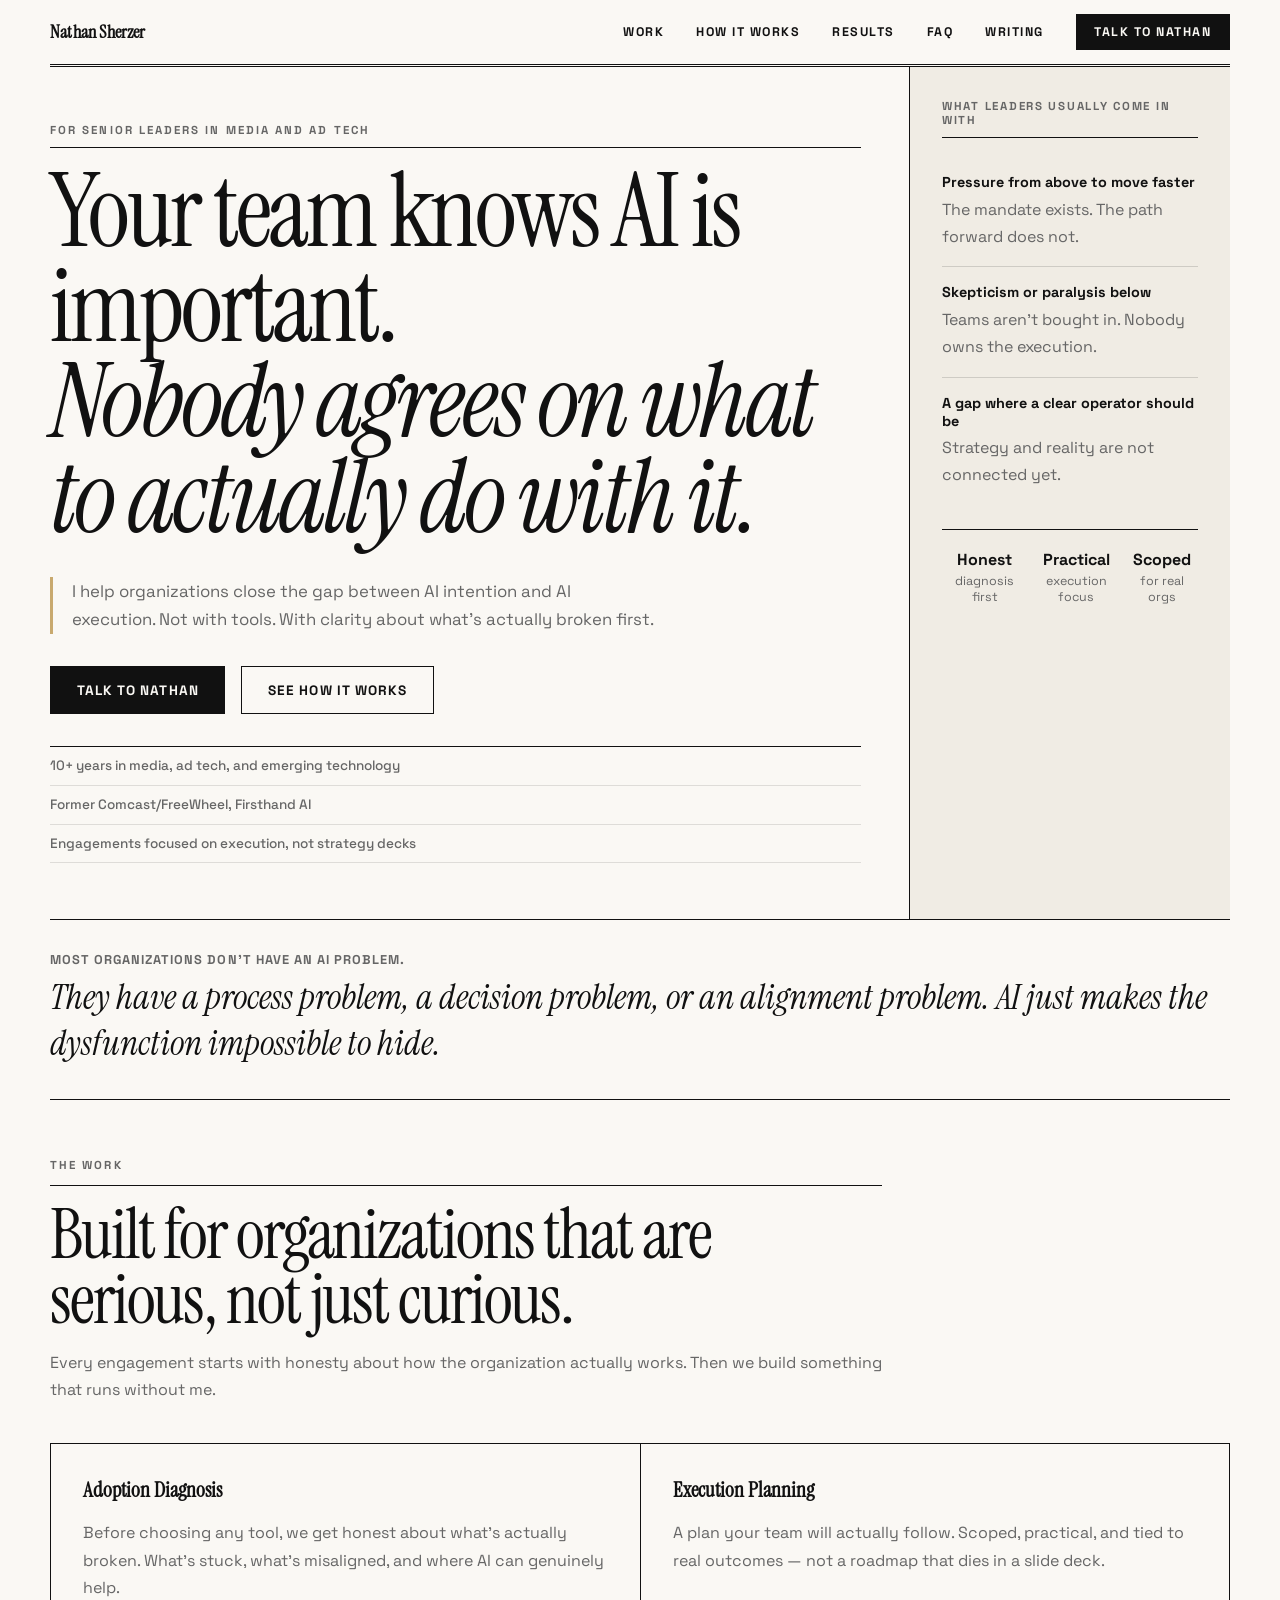
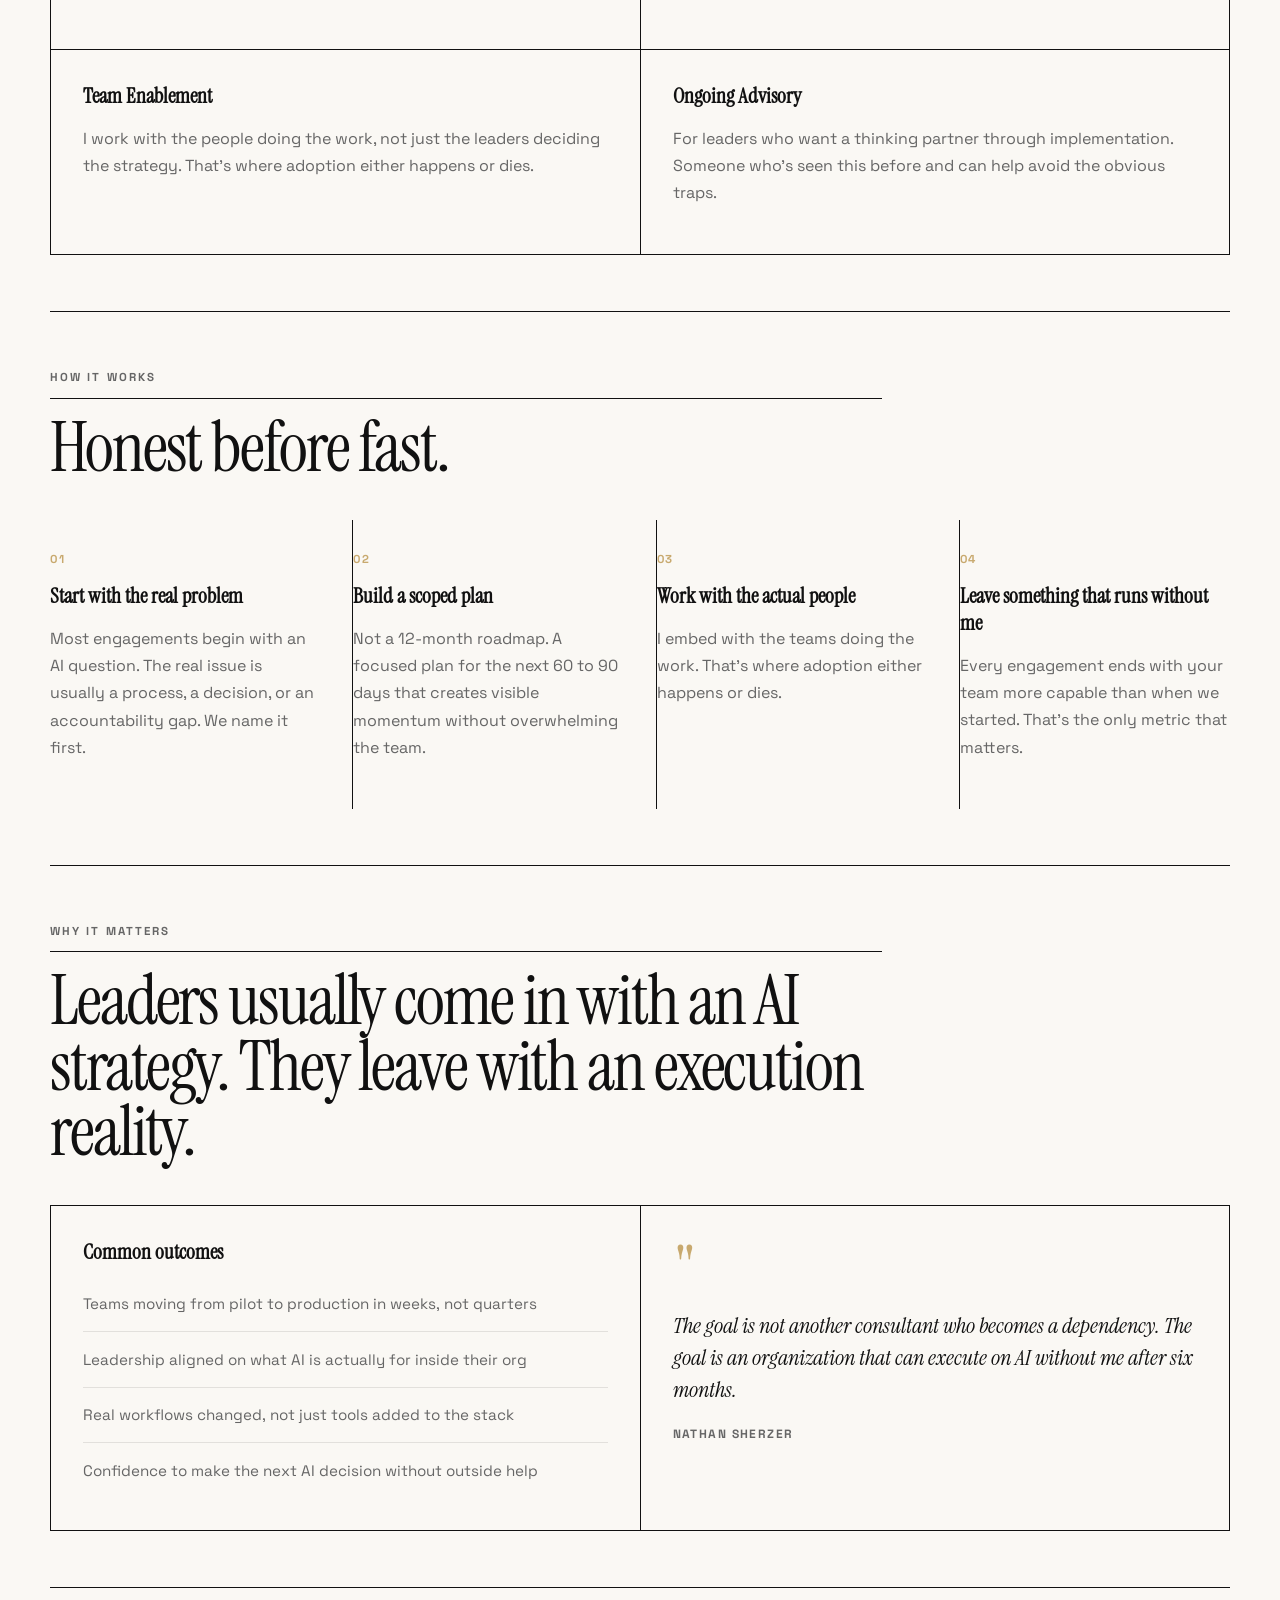
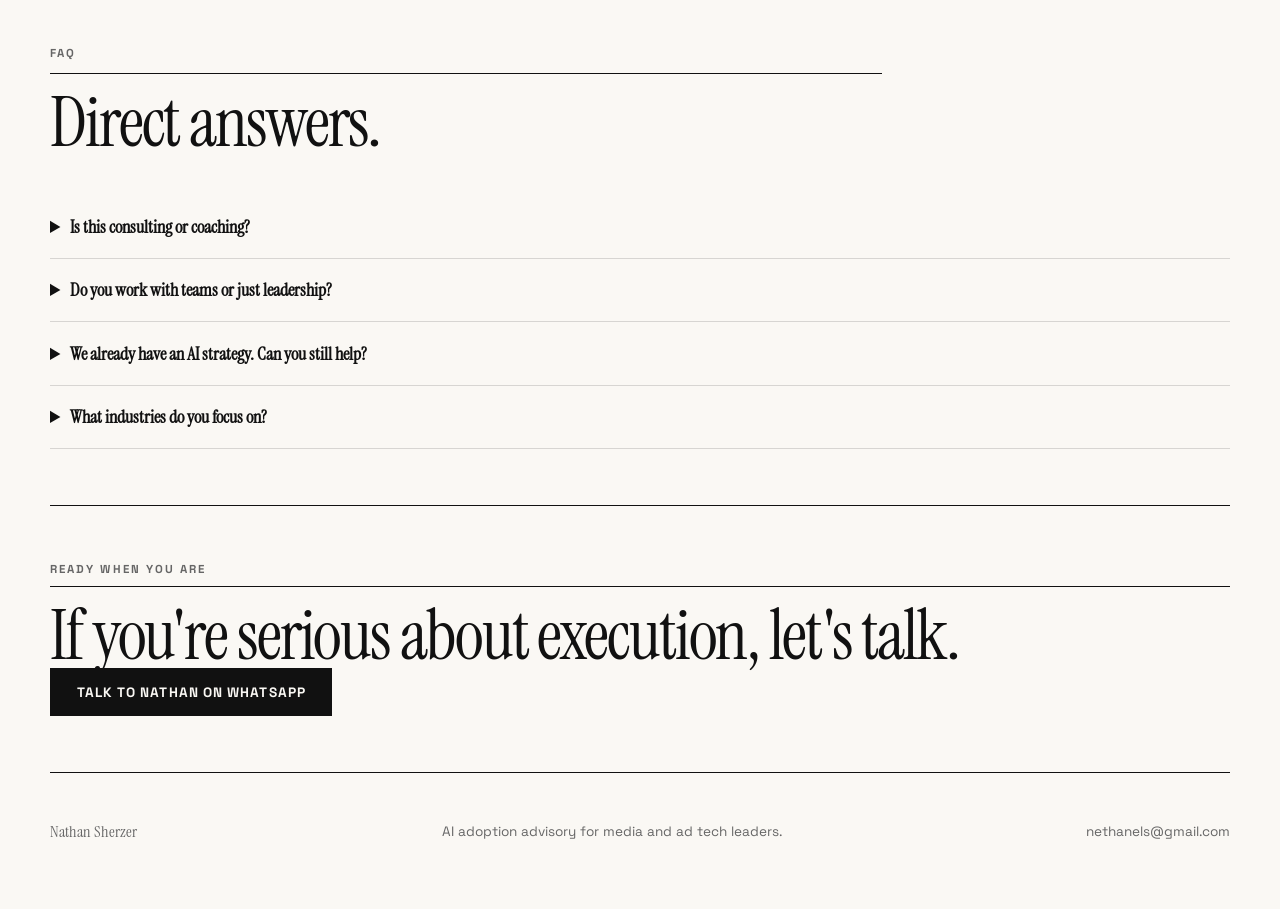
==== commit 78dd3ba2: "Add writing section, blog post, WhatsApp CTA" ====
--- a/index.html
+++ b/index.html
@@ -37,7 +37,7 @@
 <a href="#results">Results</a>
 <a href="#faq">FAQ</a>
 <a href="/writing/">Writing</a>
-<a class="nav-cta" href="mailto:nethanels@gmail.com">Talk to Nathan</a>
+<a class="nav-cta" href="https://wa.me/13472052957">Talk to Nathan</a>
 </nav>
 </header>
 <main id="top">
@@ -53,7 +53,7 @@
 Not with tools. With clarity about what's actually broken first.
 </p>
 <div class="hero-actions">
-<a class="button button-primary" href="mailto:nethanels@gmail.com">
+<a class="button button-primary" href="https://wa.me/13472052957">
 Talk to Nathan
 </a>
 <a class="button button-secondary" href="#offer">See How It Works</a>
@@ -248,8 +248,8 @@
 <p class="eyebrow">Ready when you are</p>
 <h2>If you're serious about execution, let's talk.</h2>
 </div>
-<a class="button button-primary" href="mailto:nethanels@gmail.com">
-Email Nathan to Get Started
+<a class="button button-primary" href="https://wa.me/13472052957">
+Talk to Nathan on WhatsApp
 </a>
 </section>
 </main>
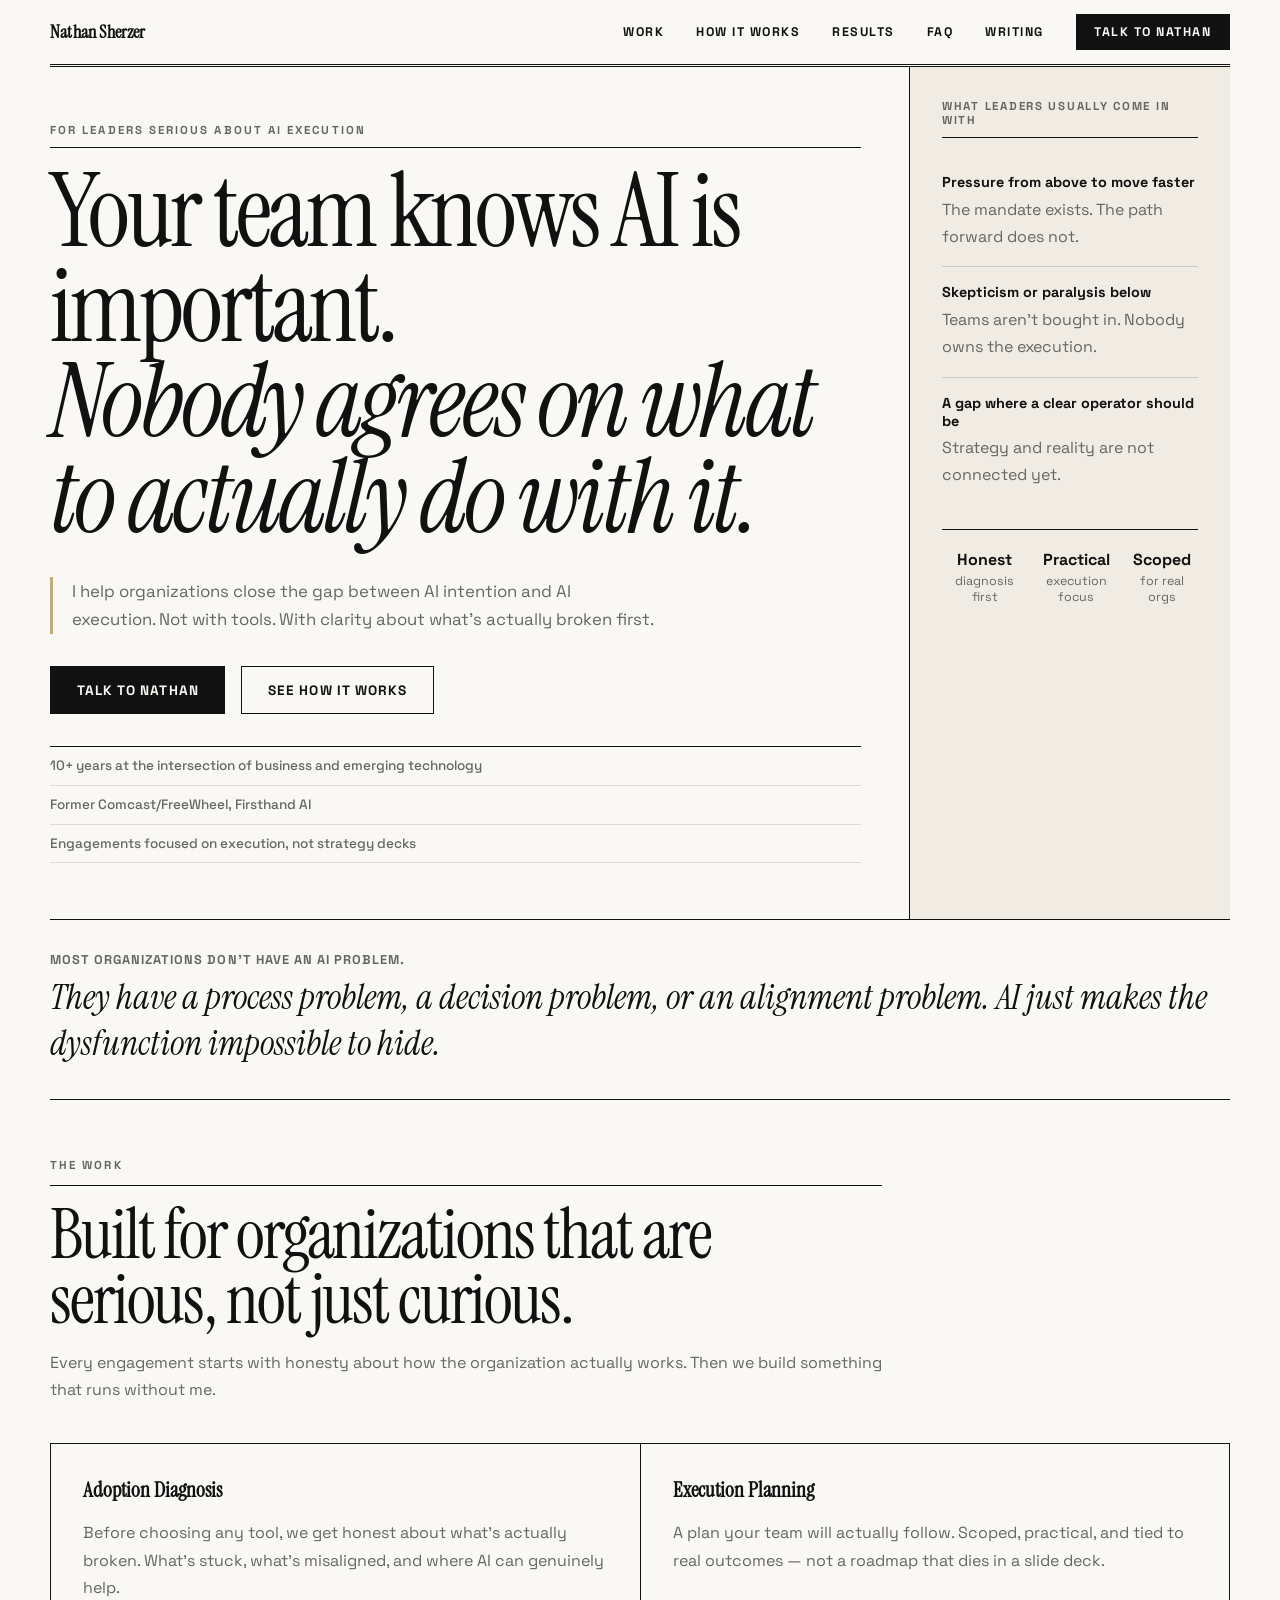
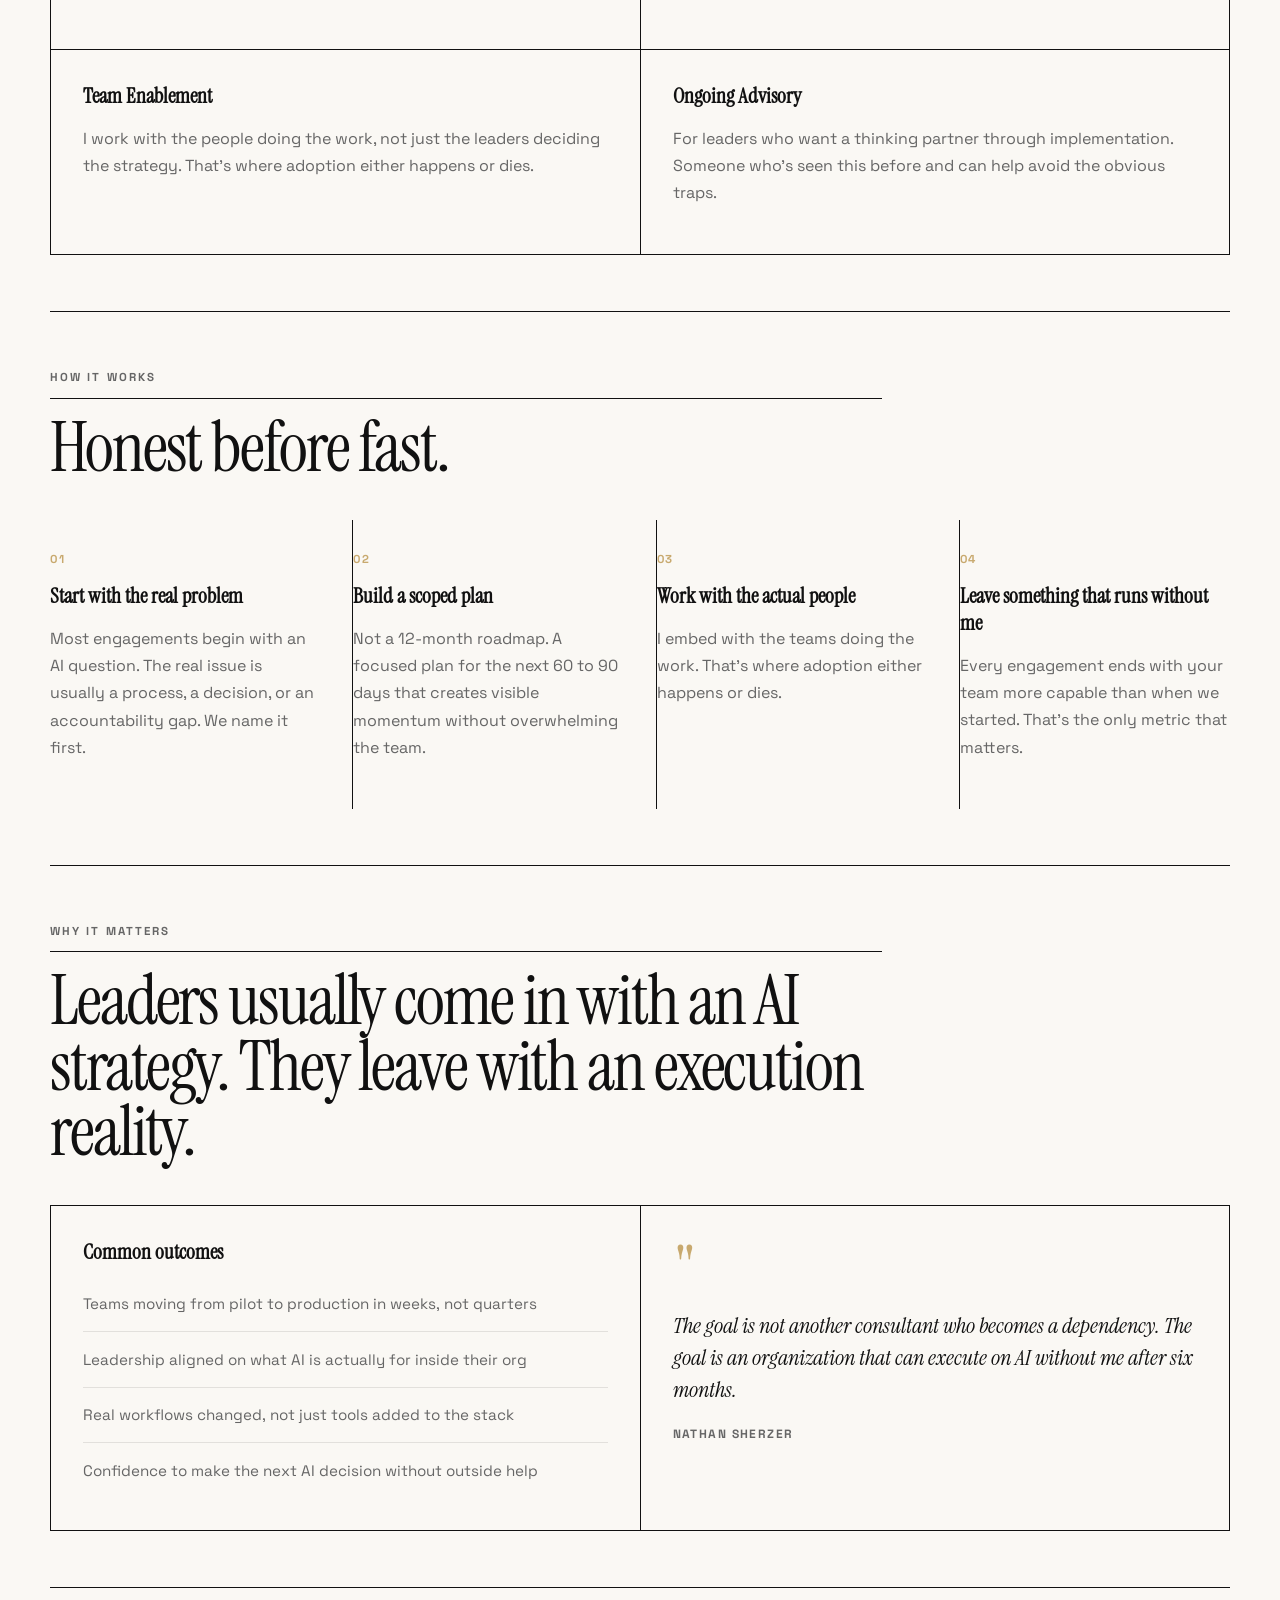
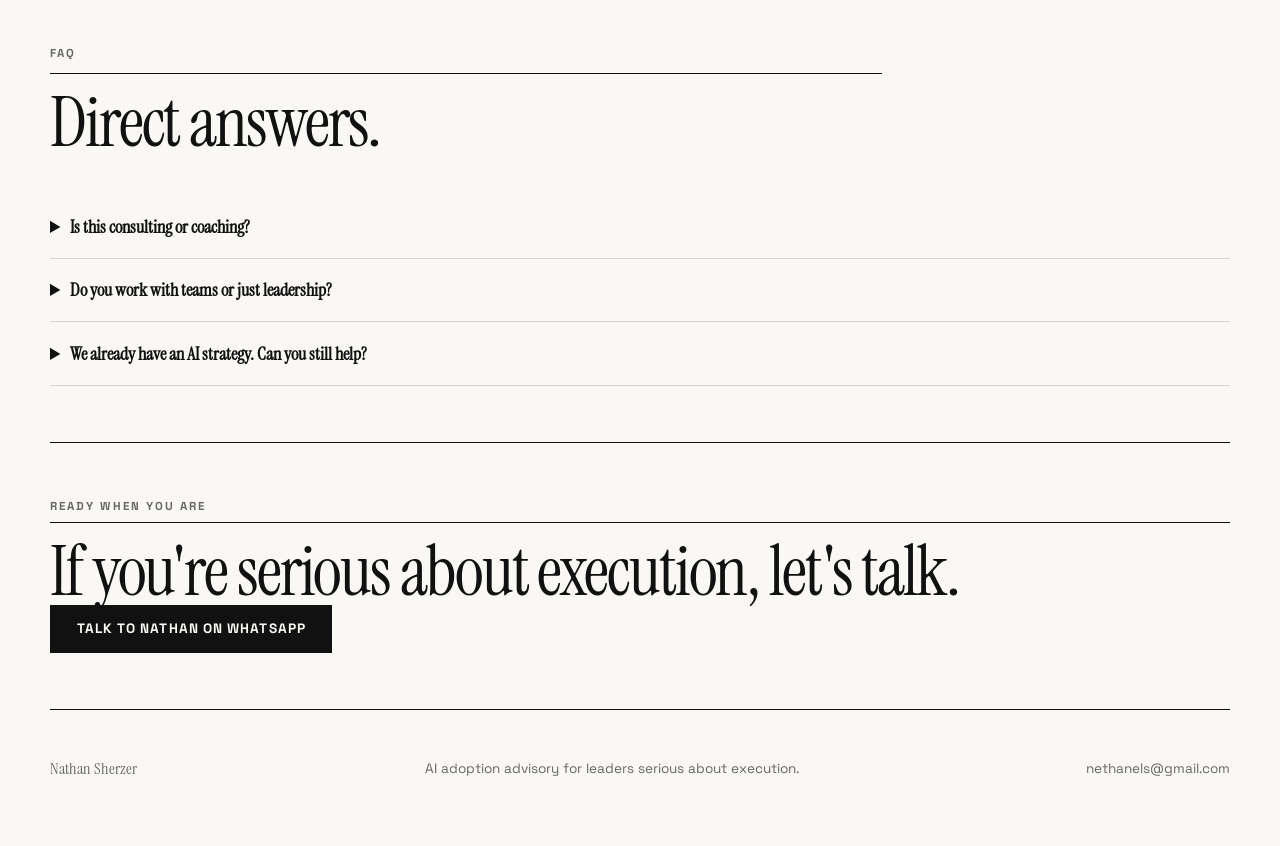
==== commit 8848661e: "Broaden positioning across site, remove industry-specific language, update FAQ" ====
--- a/index.html
+++ b/index.html
@@ -6,7 +6,7 @@
 <title>Nathan Sherzer | AI Adoption for Media and Ad Tech Leaders</title>
 <meta
 name="description"
-content="Nathan Sherzer helps senior leaders in media and ad tech close the gap between AI intention and AI execution. Not tools. Not hype. Actual organizational change."
+content="Nathan Sherzer helps senior leaders close the gap between AI intention and AI execution. Not tools. Not hype. Actual organizational change."
 />
 <link rel="preconnect" href="https://fonts.googleapis.com" />
 <link rel="preconnect" href="https://fonts.gstatic.com" crossorigin />
@@ -43,7 +43,7 @@
 <main id="top">
 <section class="hero">
 <div class="hero-copy">
-<p class="eyebrow">For senior leaders in media and ad tech</p>
+<p class="eyebrow">For leaders serious about AI execution</p>
 <h1>
 Your team knows AI is important.
 <span>Nobody agrees on what to actually do with it.</span>
@@ -59,7 +59,7 @@
 <a class="button button-secondary" href="#offer">See How It Works</a>
 </div>
 <ul class="hero-points">
-<li>10+ years in media, ad tech, and emerging technology</li>
+<li>10+ years at the intersection of business and emerging technology</li>
 <li>Former Comcast/FreeWheel, Firsthand AI</li>
 <li>Engagements focused on execution, not strategy decks</li>
 </ul>
@@ -233,14 +233,6 @@
 That's usually where I come in.
 </p>
 </details>
-<details>
-<summary>What industries do you focus on?</summary>
-<p>
-Media, ad tech, and publisher-side organizations. That's where my 10+
-years of experience is. I understand the specific pressures, the tech
-stack, and the org dynamics.
-</p>
-</details>
 </div>
 </section>
 <section class="cta-band">
@@ -258,7 +250,7 @@
 <span class="brand-mark">NS</span>
 <p>Nathan Sherzer</p>
 </div>
-<p>AI adoption advisory for media and ad tech leaders.</p>
+<p>AI adoption advisory for leaders serious about execution.</p>
 <a href="mailto:nethanels@gmail.com">nethanels@gmail.com</a>
 </footer>
 </div>
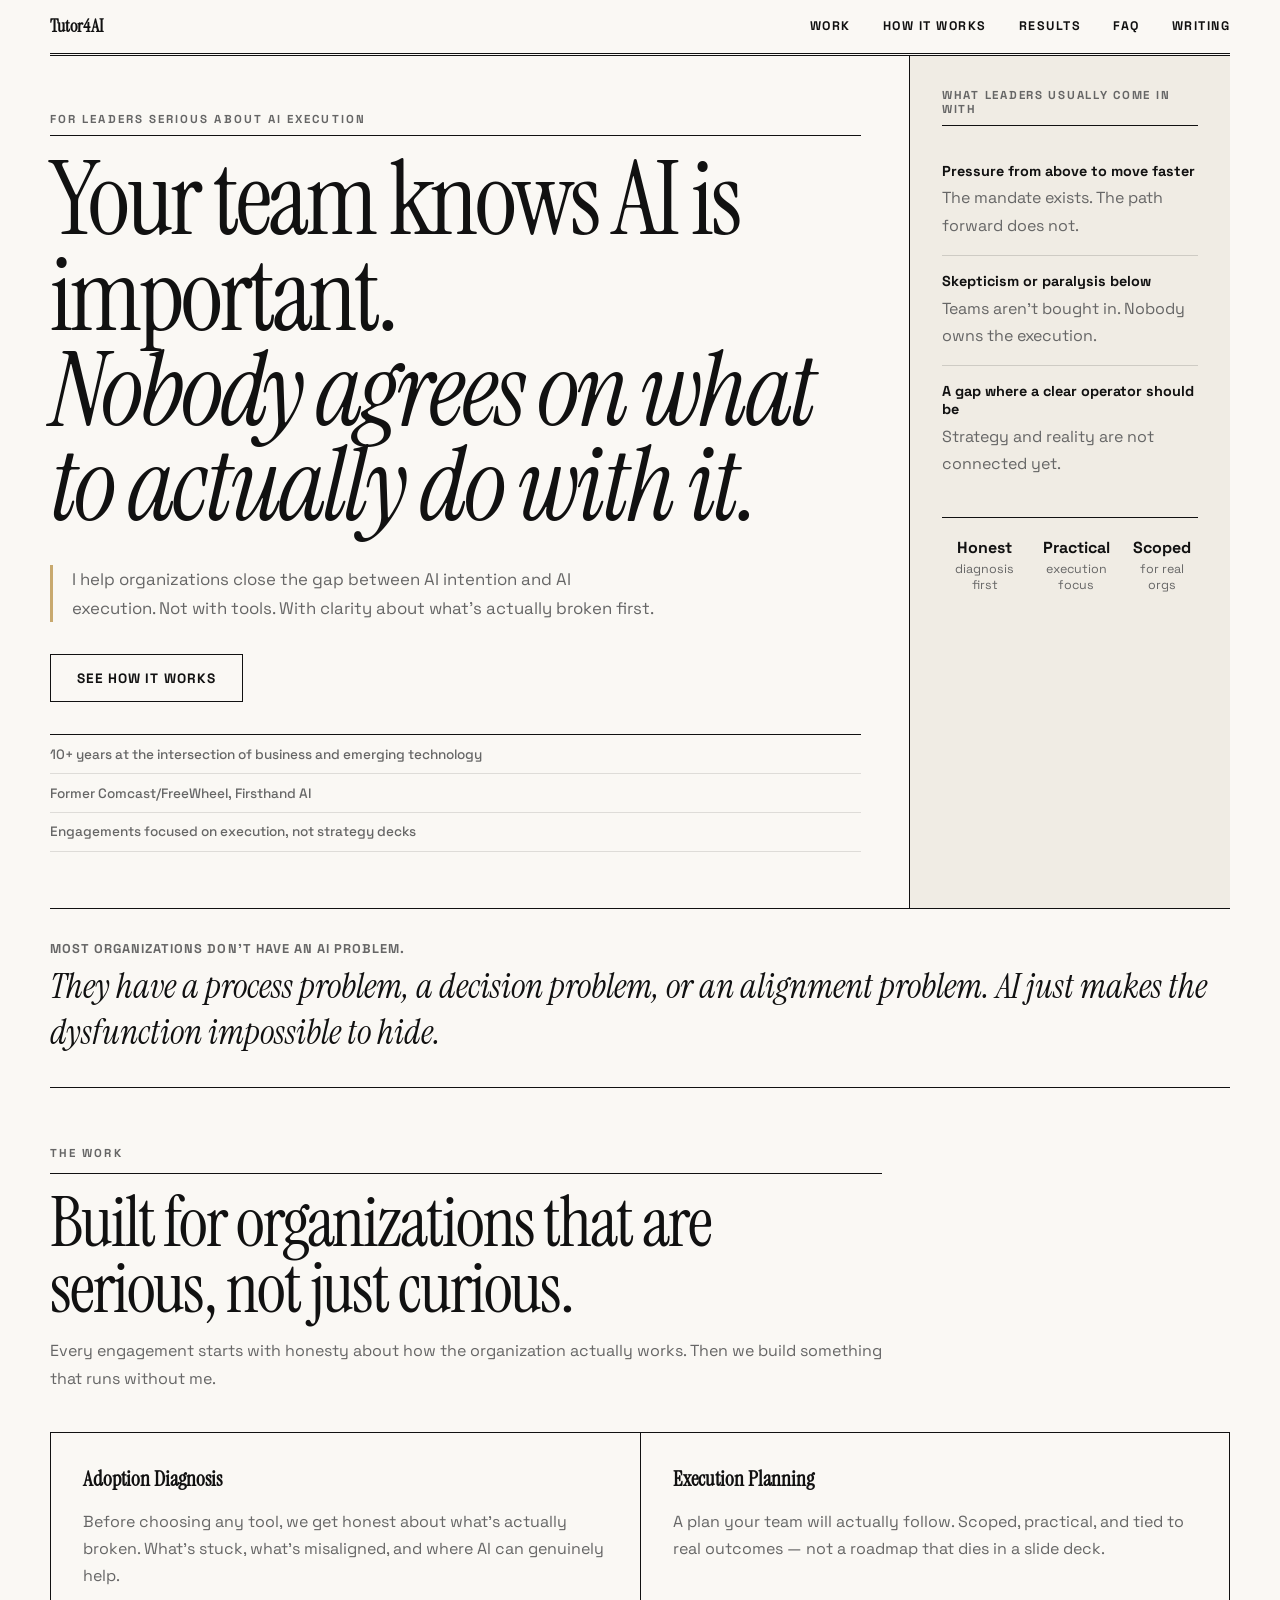
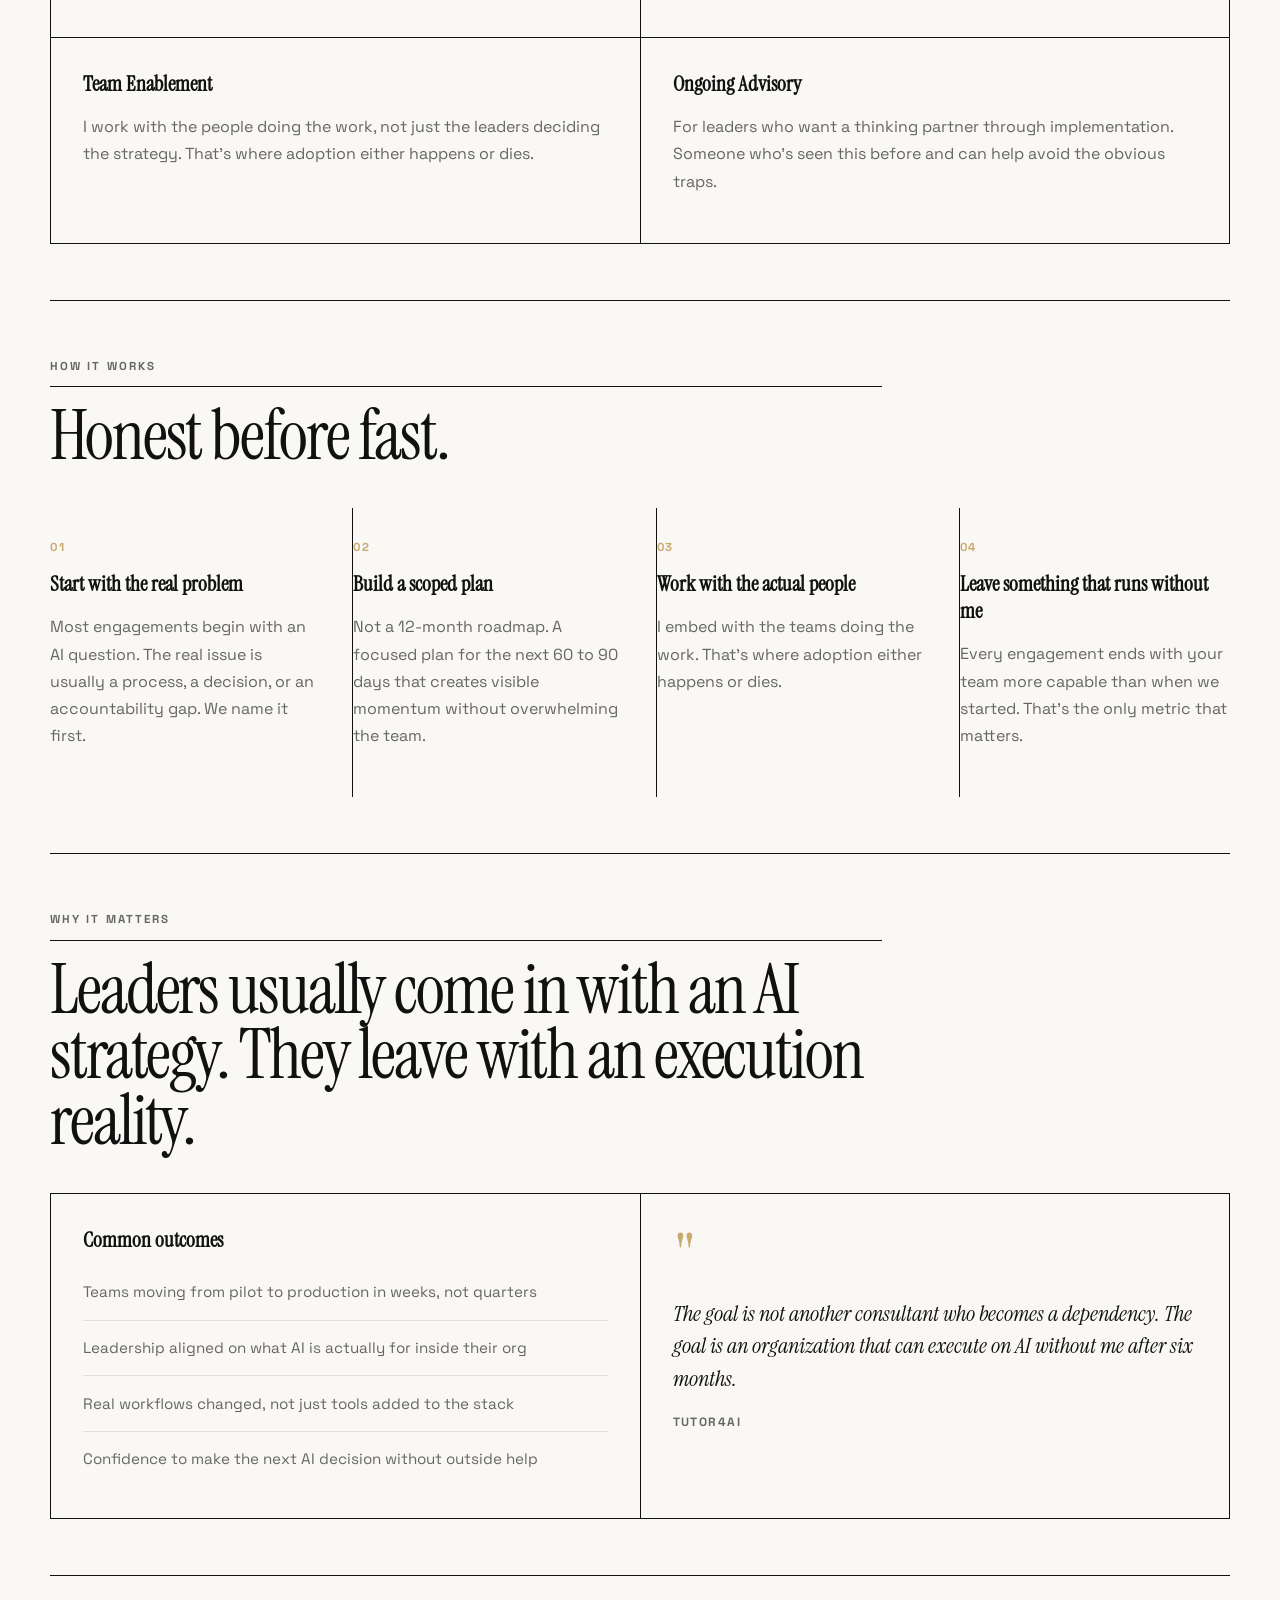
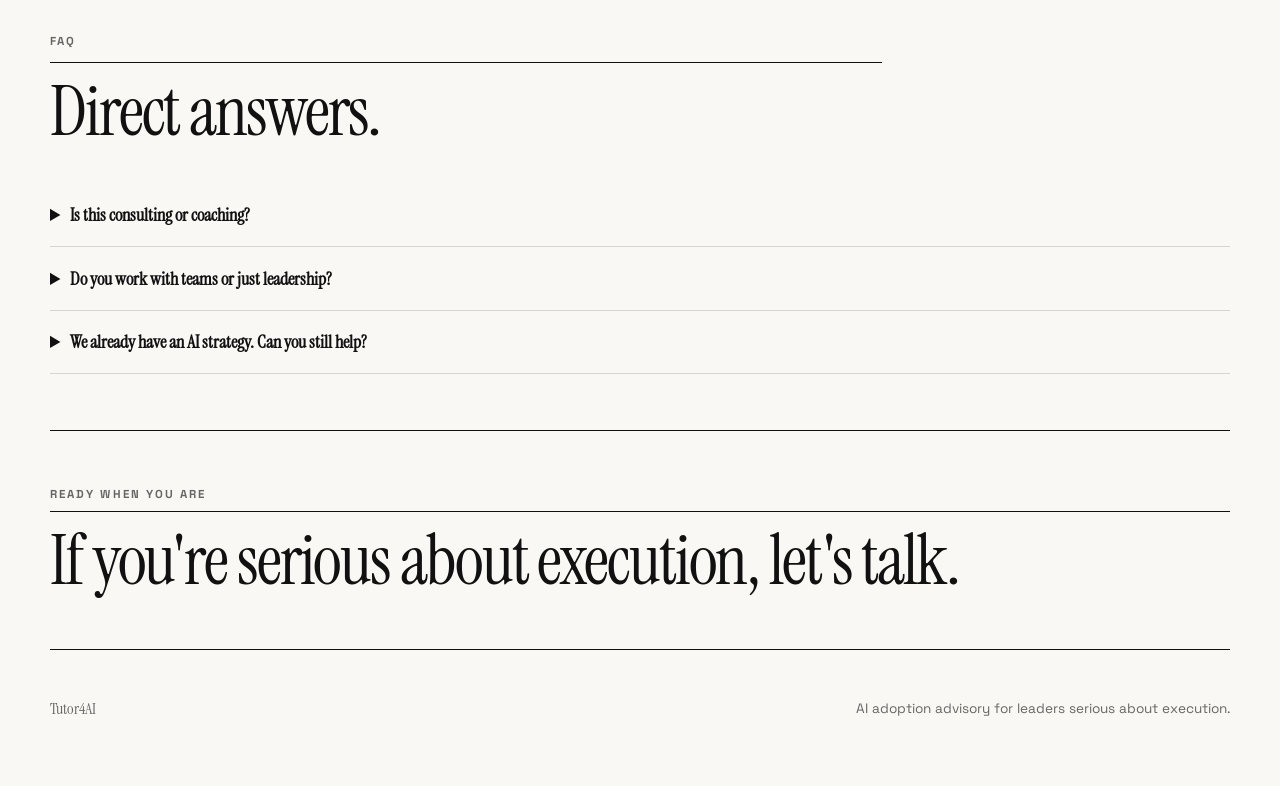
==== commit 4b981dee: "Remove personal contact info and name from site Strips WhatsApp links, mailto email, and all "Nathan" ====
--- a/index.html
+++ b/index.html
@@ -3,10 +3,10 @@
 <head>
 <meta charset="UTF-8" />
 <meta name="viewport" content="width=device-width, initial-scale=1.0" />
-<title>Nathan Sherzer | AI Adoption for Media and Ad Tech Leaders</title>
+<title>Tutor4AI | AI Adoption for Media and Ad Tech Leaders</title>
 <meta
 name="description"
-content="Nathan Sherzer helps senior leaders close the gap between AI intention and AI execution. Not tools. Not hype. Actual organizational change."
+content="Tutor4AI helps senior leaders close the gap between AI intention and AI execution. Not tools. Not hype. Actual organizational change."
 />
 <link rel="preconnect" href="https://fonts.googleapis.com" />
 <link rel="preconnect" href="https://fonts.gstatic.com" crossorigin />
@@ -19,9 +19,9 @@
 <body>
 <div class="page-shell">
 <header class="site-header">
-<a class="brand" href="#top" aria-label="Nathan Sherzer home">
-<span class="brand-mark">NS</span>
-<span class="brand-text">Nathan Sherzer</span>
+<a class="brand" href="#top" aria-label="Tutor4AI home">
+<span class="brand-mark">T4</span>
+<span class="brand-text">Tutor4AI</span>
 </a>
 <button
 class="menu-toggle"
@@ -37,7 +37,6 @@
 <a href="#results">Results</a>
 <a href="#faq">FAQ</a>
 <a href="/writing/">Writing</a>
-<a class="nav-cta" href="https://wa.me/13472052957">Talk to Nathan</a>
 </nav>
 </header>
 <main id="top">
@@ -53,9 +52,6 @@
 Not with tools. With clarity about what's actually broken first.
 </p>
 <div class="hero-actions">
-<a class="button button-primary" href="https://wa.me/13472052957">
-Talk to Nathan
-</a>
 <a class="button button-secondary" href="#offer">See How It Works</a>
 </div>
 <ul class="hero-points">
@@ -96,7 +92,7 @@
 </div>
 </div>
 </section>
-<section class="value-strip" aria-label="Nathan Sherzer positioning">
+<section class="value-strip" aria-label="Tutor4AI positioning">
 <p>Most organizations don't have an AI problem.</p>
 <p>They have a process problem, a decision problem, or an alignment problem. AI just makes the dysfunction impossible to hide.</p>
 </section>
@@ -201,7 +197,7 @@
 The goal is not another consultant who becomes a dependency. The goal
 is an organization that can execute on AI without me after six months.
 </blockquote>
-<p class="quote-attribution">Nathan Sherzer</p>
+<p class="quote-attribution">Tutor4AI</p>
 </article>
 </div>
 </section>
@@ -240,18 +236,14 @@
 <p class="eyebrow">Ready when you are</p>
 <h2>If you're serious about execution, let's talk.</h2>
 </div>
-<a class="button button-primary" href="https://wa.me/13472052957">
-Talk to Nathan on WhatsApp
-</a>
 </section>
 </main>
 <footer class="site-footer">
 <div>
-<span class="brand-mark">NS</span>
-<p>Nathan Sherzer</p>
+<span class="brand-mark">T4</span>
+<p>Tutor4AI</p>
 </div>
 <p>AI adoption advisory for leaders serious about execution.</p>
-<a href="mailto:nethanels@gmail.com">nethanels@gmail.com</a>
 </footer>
 </div>
 <script src="script.js"></script>
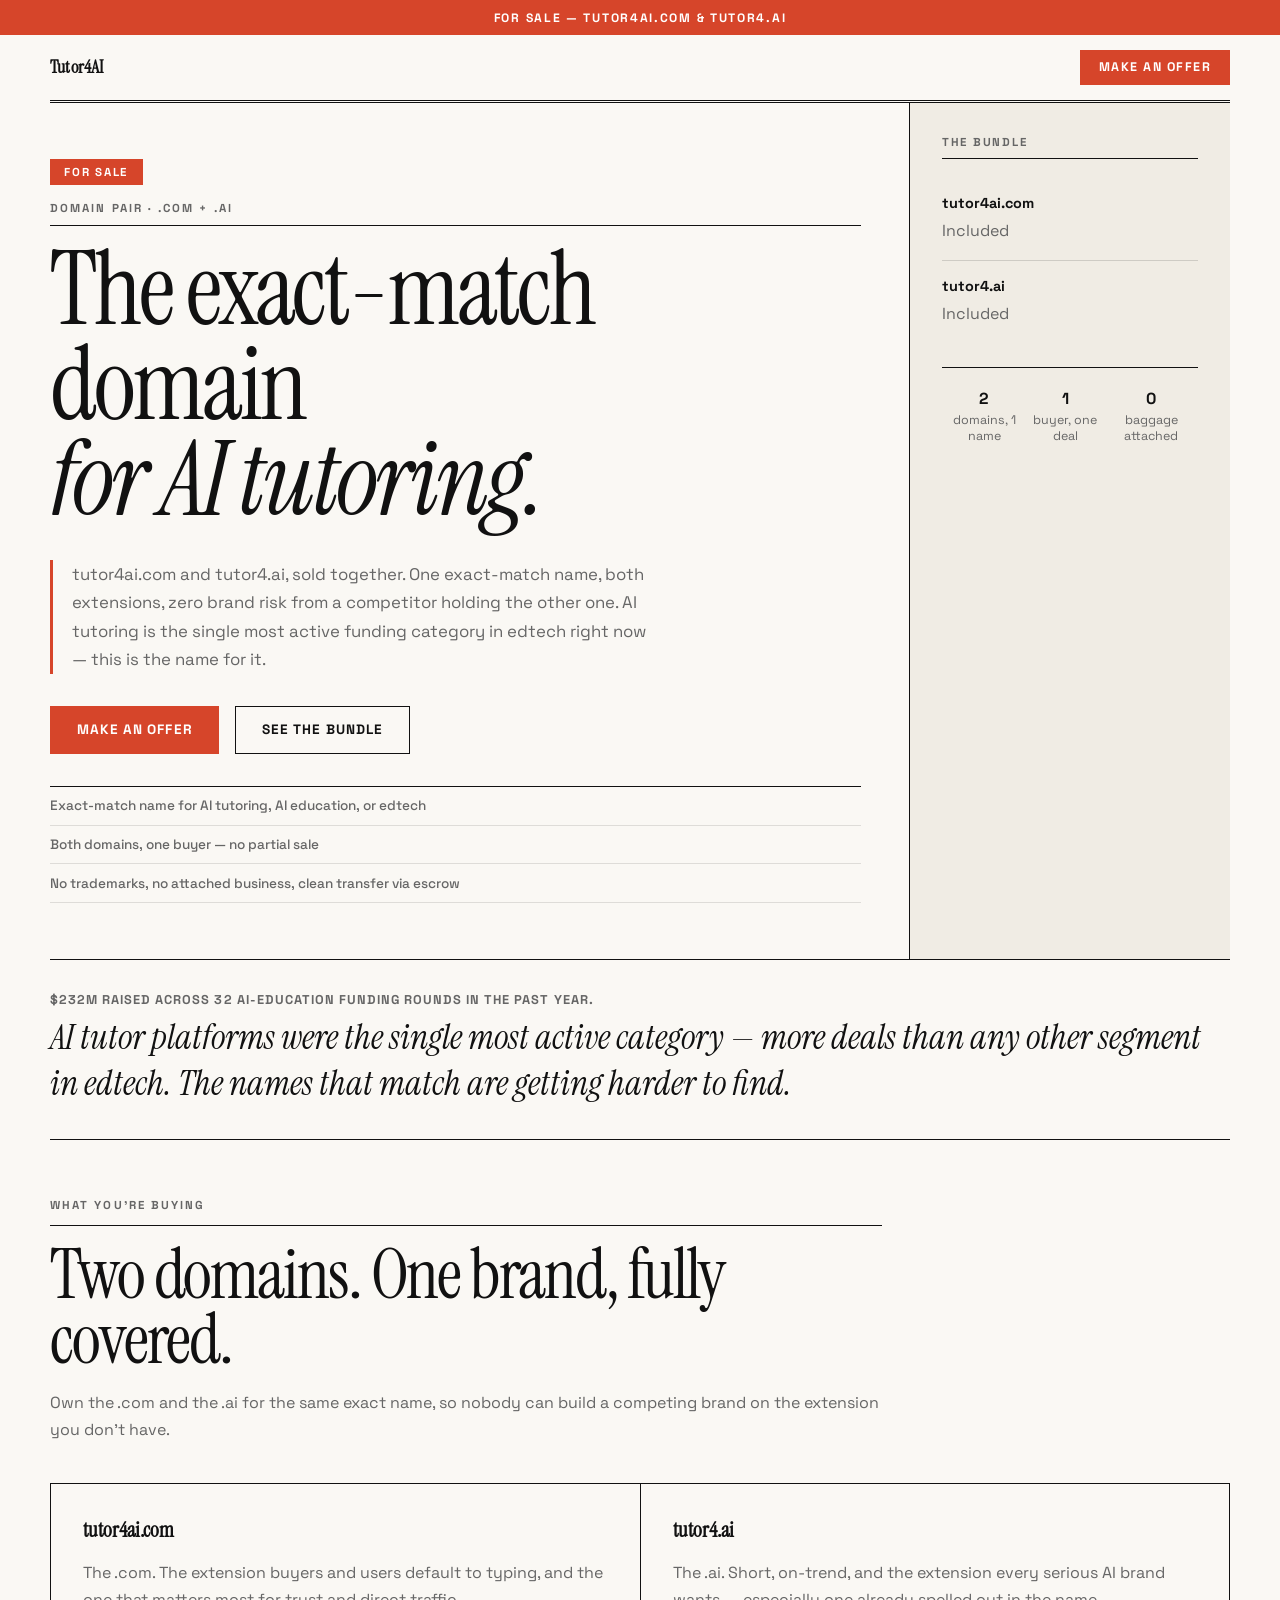
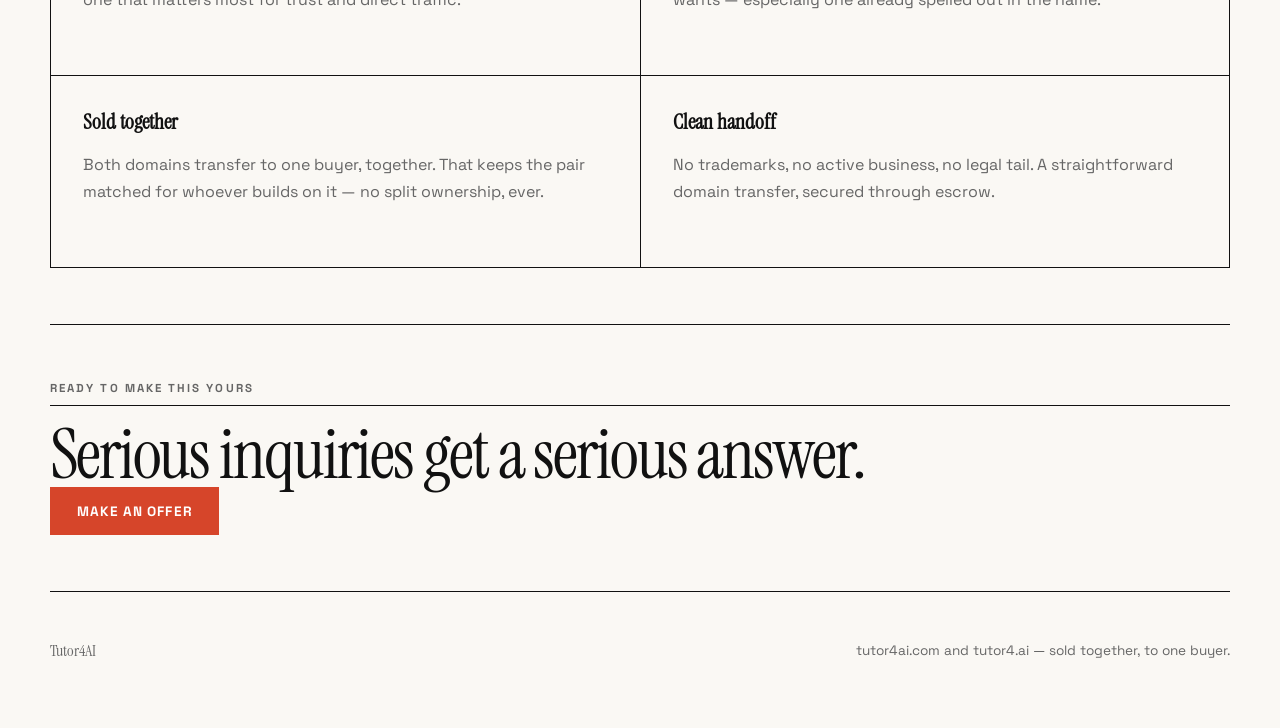
==== commit f9aa2d91: "Replace site with domain-for-sale landing page Repurposes the homepage into a sales page for tutor4a" ====
--- a/index.html
+++ b/index.html
@@ -3,10 +3,10 @@
 <head>
 <meta charset="UTF-8" />
 <meta name="viewport" content="width=device-width, initial-scale=1.0" />
-<title>Tutor4AI | AI Adoption for Media and Ad Tech Leaders</title>
+<title>Tutor4AI.com &amp; Tutor4.ai — Own the Name AI Tutoring Is Searching For</title>
 <meta
 name="description"
-content="Tutor4AI helps senior leaders close the gap between AI intention and AI execution. Not tools. Not hype. Actual organizational change."
+content="tutor4ai.com and tutor4.ai, sold together. The exact-match name for an AI tutoring, AI education, or edtech brand — both extensions, one clean handoff."
 />
 <link rel="preconnect" href="https://fonts.googleapis.com" />
 <link rel="preconnect" href="https://fonts.gstatic.com" crossorigin />
@@ -17,225 +17,122 @@
 <link rel="stylesheet" href="styles.css" />
 </head>
 <body>
+<div class="sale-banner">For Sale — tutor4ai.com &amp; tutor4.ai</div>
 <div class="page-shell">
 <header class="site-header">
 <a class="brand" href="#top" aria-label="Tutor4AI home">
 <span class="brand-mark">T4</span>
 <span class="brand-text">Tutor4AI</span>
 </a>
-<button
-class="menu-toggle"
-type="button"
-aria-expanded="false"
-aria-controls="site-nav"
->
-Menu
-</button>
 <nav class="site-nav" id="site-nav">
-<a href="#offer">Work</a>
-<a href="#process">How It Works</a>
-<a href="#results">Results</a>
-<a href="#faq">FAQ</a>
-<a href="/writing/">Writing</a>
+<a class="nav-cta" href="#offer">Make an Offer</a>
 </nav>
 </header>
 <main id="top">
 <section class="hero">
 <div class="hero-copy">
-<p class="eyebrow">For leaders serious about AI execution</p>
+<span class="sale-badge">For Sale</span>
+<p class="eyebrow">Domain pair · .com + .ai</p>
 <h1>
-Your team knows AI is important.
-<span>Nobody agrees on what to actually do with it.</span>
+The exact-match domain
+<span>for AI tutoring.</span>
 </h1>
 <p class="hero-text">
-I help organizations close the gap between AI intention and AI execution.
-Not with tools. With clarity about what's actually broken first.
+tutor4ai.com and tutor4.ai, sold together. One exact-match name, both
+extensions, zero brand risk from a competitor holding the other one.
+AI tutoring is the single most active funding category in edtech right
+now — this is the name for it.
 </p>
 <div class="hero-actions">
-<a class="button button-secondary" href="#offer">See How It Works</a>
+<a class="button button-primary" href="#offer">Make an Offer</a>
+<a class="button button-secondary" href="#bundle">See the Bundle</a>
 </div>
 <ul class="hero-points">
-<li>10+ years at the intersection of business and emerging technology</li>
-<li>Former Comcast/FreeWheel, Firsthand AI</li>
-<li>Engagements focused on execution, not strategy decks</li>
+<li>Exact-match name for AI tutoring, AI education, or edtech</li>
+<li>Both domains, one buyer — no partial sale</li>
+<li>No trademarks, no attached business, clean transfer via escrow</li>
 </ul>
 </div>
 <div class="hero-card">
-<p class="card-label">What leaders usually come in with</p>
+<p class="card-label">The bundle</p>
 <div class="signal-list">
 <div class="signal-item">
-<span class="signal-title">Pressure from above to move faster</span>
-<span class="signal-copy">The mandate exists. The path forward does not.</span>
+<span class="signal-title">tutor4ai.com</span>
+<span class="signal-copy">Included</span>
 </div>
 <div class="signal-item">
-<span class="signal-title">Skepticism or paralysis below</span>
-<span class="signal-copy">Teams aren't bought in. Nobody owns the execution.</span>
-</div>
-<div class="signal-item">
-<span class="signal-title">A gap where a clear operator should be</span>
-<span class="signal-copy">Strategy and reality are not connected yet.</span>
+<span class="signal-title">tutor4.ai</span>
+<span class="signal-copy">Included</span>
 </div>
 </div>
 <div class="hero-metric-row">
 <div>
-<strong>Honest</strong>
-<span>diagnosis first</span>
+<strong>2</strong>
+<span>domains, 1 name</span>
 </div>
 <div>
-<strong>Practical</strong>
-<span>execution focus</span>
+<strong>1</strong>
+<span>buyer, one deal</span>
 </div>
 <div>
-<strong>Scoped</strong>
-<span>for real orgs</span>
+<strong>0</strong>
+<span>baggage attached</span>
 </div>
 </div>
 </div>
 </section>
-<section class="value-strip" aria-label="Tutor4AI positioning">
-<p>Most organizations don't have an AI problem.</p>
-<p>They have a process problem, a decision problem, or an alignment problem. AI just makes the dysfunction impossible to hide.</p>
+<section class="value-strip" aria-label="Why now">
+<p>$232M raised across 32 AI-education funding rounds in the past year.</p>
+<p>AI tutor platforms were the single most active category — more deals than any other segment in edtech. The names that match are getting harder to find.</p>
 </section>
-<section class="section" id="offer">
+<section class="section" id="bundle">
 <div class="section-heading">
-<p class="eyebrow">The work</p>
-<h2>Built for organizations that are serious, not just curious.</h2>
+<p class="eyebrow">What you're buying</p>
+<h2>Two domains. One brand, fully covered.</h2>
 <p>
-Every engagement starts with honesty about how the organization actually works.
-Then we build something that runs without me.
+Own the .com and the .ai for the same exact name, so nobody can build a
+competing brand on the extension you don't have.
 </p>
 </div>
 <div class="card-grid">
 <article class="feature-card accent-coral">
-<h3>Adoption Diagnosis</h3>
+<h3>tutor4ai.com</h3>
 <p>
-Before choosing any tool, we get honest about what's actually broken.
-What's stuck, what's misaligned, and where AI can genuinely help.
+The .com. The extension buyers and users default to typing, and the one
+that matters most for trust and direct traffic.
 </p>
 </article>
 <article class="feature-card accent-sky">
-<h3>Execution Planning</h3>
+<h3>tutor4.ai</h3>
 <p>
-A plan your team will actually follow. Scoped, practical, and tied to
-real outcomes — not a roadmap that dies in a slide deck.
+The .ai. Short, on-trend, and the extension every serious AI brand
+wants — especially one already spelled out in the name.
 </p>
 </article>
 <article class="feature-card accent-gold">
-<h3>Team Enablement</h3>
+<h3>Sold together</h3>
 <p>
-I work with the people doing the work, not just the leaders deciding
-the strategy. That's where adoption either happens or dies.
+Both domains transfer to one buyer, together. That keeps the pair
+matched for whoever builds on it — no split ownership, ever.
 </p>
 </article>
 <article class="feature-card accent-mint">
-<h3>Ongoing Advisory</h3>
+<h3>Clean handoff</h3>
 <p>
-For leaders who want a thinking partner through implementation.
-Someone who's seen this before and can help avoid the obvious traps.
+No trademarks, no active business, no legal tail. A straightforward
+domain transfer, secured through escrow.
 </p>
 </article>
 </div>
 </section>
-<section class="section section-dark" id="process">
-<div class="section-heading">
-<p class="eyebrow">How it works</p>
-<h2>Honest before fast.</h2>
+<section class="cta-band" id="offer">
+<div>
+<p class="eyebrow">Ready to make this yours</p>
+<h2>Serious inquiries get a serious answer.</h2>
 </div>
-<div class="process-list">
-<article class="process-step">
-<span class="step-number">01</span>
-<h3>Start with the real problem</h3>
-<p>
-Most engagements begin with an AI question. The real issue is usually
-a process, a decision, or an accountability gap. We name it first.
-</p>
-</article>
-<article class="process-step">
-<span class="step-number">02</span>
-<h3>Build a scoped plan</h3>
-<p>
-Not a 12-month roadmap. A focused plan for the next 60 to 90 days that
-creates visible momentum without overwhelming the team.
-</p>
-</article>
-<article class="process-step">
-<span class="step-number">03</span>
-<h3>Work with the actual people</h3>
-<p>
-I embed with the teams doing the work. That's where adoption
-either happens or dies.
-</p>
-</article>
-<article class="process-step">
-<span class="step-number">04</span>
-<h3>Leave something that runs without me</h3>
-<p>
-Every engagement ends with your team more capable than when we started.
-That's the only metric that matters.
-</p>
-</article>
-</div>
-</section>
-<section class="section" id="results">
-<div class="section-heading">
-<p class="eyebrow">Why it matters</p>
-<h2>Leaders usually come in with an AI strategy. They leave with an execution reality.</h2>
-</div>
-<div class="results-layout">
-<article class="results-panel">
-<h3>Common outcomes</h3>
-<ul class="check-list">
-<li>Teams moving from pilot to production in weeks, not quarters</li>
-<li>Leadership aligned on what AI is actually for inside their org</li>
-<li>Real workflows changed, not just tools added to the stack</li>
-<li>Confidence to make the next AI decision without outside help</li>
-</ul>
-</article>
-<article class="quote-panel">
-<p class="quote-mark">"</p>
-<blockquote>
-The goal is not another consultant who becomes a dependency. The goal
-is an organization that can execute on AI without me after six months.
-</blockquote>
-<p class="quote-attribution">Tutor4AI</p>
-</article>
-</div>
-</section>
-<section class="section faq-section" id="faq">
-<div class="section-heading">
-<p class="eyebrow">FAQ</p>
-<h2>Direct answers.</h2>
-</div>
-<div class="faq-list">
-<details>
-<summary>Is this consulting or coaching?</summary>
-<p>
-Both, depending on what you need. Some engagements are diagnostic.
-Some are hands-on. We figure that out in the first conversation.
-</p>
-</details>
-<details>
-<summary>Do you work with teams or just leadership?</summary>
-<p>
-Both. The best results happen when leadership and the working teams are
-in it together. I can work at either level, but I'll tell you which one
-your situation actually needs.
-</p>
-</details>
-<details>
-<summary>We already have an AI strategy. Can you still help?</summary>
-<p>
-Yes. Most organizations have a strategy. The gap is execution.
-That's usually where I come in.
-</p>
-</details>
-</div>
-</section>
-<section class="cta-band">
-<div>
-<p class="eyebrow">Ready when you are</p>
-<h2>If you're serious about execution, let's talk.</h2>
-</div>
+<a class="button button-primary" href="mailto:offers@tutor4ai.com?subject=Offer%20on%20tutor4ai.com%20%2B%20tutor4.ai">
+Make an Offer
+</a>
 </section>
 </main>
 <footer class="site-footer">
@@ -243,7 +140,7 @@
 <span class="brand-mark">T4</span>
 <p>Tutor4AI</p>
 </div>
-<p>AI adoption advisory for leaders serious about execution.</p>
+<p>tutor4ai.com and tutor4.ai — sold together, to one buyer.</p>
 </footer>
 </div>
 <script src="script.js"></script>
--- a/styles.css
+++ b/styles.css
@@ -7,11 +7,11 @@
   --ink-soft: #111111;
   --navy: #111111;
   --punch: #111111;
-  --accent: #c8a96e;
-  --coral: #c8a96e;
-  --gold: #c8a96e;
-  --mint: #c8a96e;
-  --sky: #c8a96e;
+  --accent: #d6452a;
+  --coral: #d6452a;
+  --gold: #d6452a;
+  --mint: #d6452a;
+  --sky: #d6452a;
   --shadow: none;
   --radius-xl: 0px;
   --radius-lg: 0px;
@@ -97,12 +97,35 @@
 
 .nav-cta {
   padding: 0.55rem 1.1rem;
-  border: 1.5px solid var(--text);
-  background: var(--text);
-  color: var(--bg);
+  border: 1.5px solid var(--accent);
+  background: var(--accent);
+  color: #fff;
   font-size: 0.78rem;
   font-weight: 700;
   letter-spacing: 0.1em;
+  text-transform: uppercase;
+}
+
+.sale-banner {
+  background: var(--accent);
+  color: #fff;
+  text-align: center;
+  padding: 0.6rem 1rem;
+  font-size: 0.76rem;
+  font-weight: 700;
+  letter-spacing: 0.14em;
+  text-transform: uppercase;
+}
+
+.sale-badge {
+  display: inline-block;
+  margin-bottom: 1rem;
+  padding: 0.4rem 0.9rem;
+  background: var(--accent);
+  color: #fff;
+  font-size: 0.72rem;
+  font-weight: 700;
+  letter-spacing: 0.15em;
   text-transform: uppercase;
 }
 
@@ -217,7 +240,8 @@
 
 .button:hover { background: var(--text); color: var(--bg); }
 
-.button-primary { background: var(--text); color: var(--bg); }
+.button-primary { background: var(--accent); color: #fff; border-color: var(--accent); }
+.button-primary:hover { background: var(--text); color: var(--bg); border-color: var(--text); }
 .button-secondary { background: transparent; color: var(--text); }
 
 .hero-points {
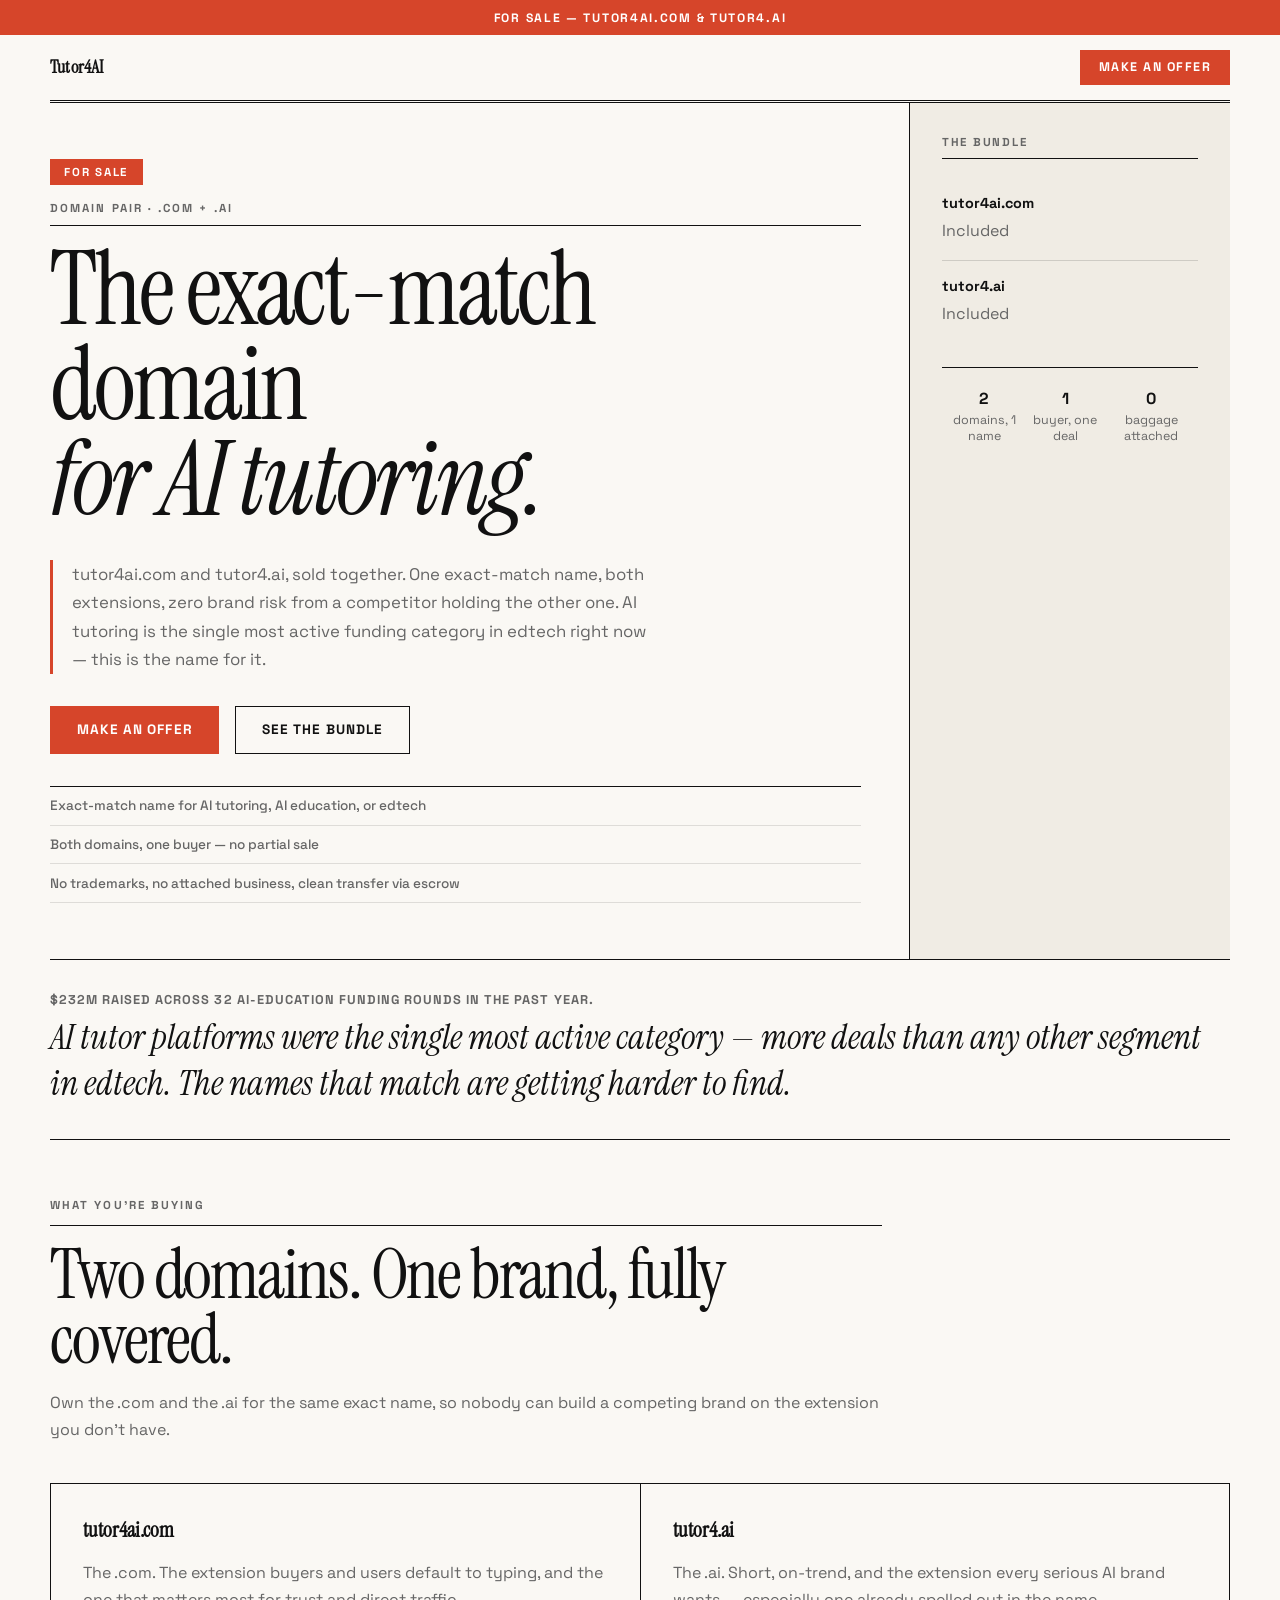
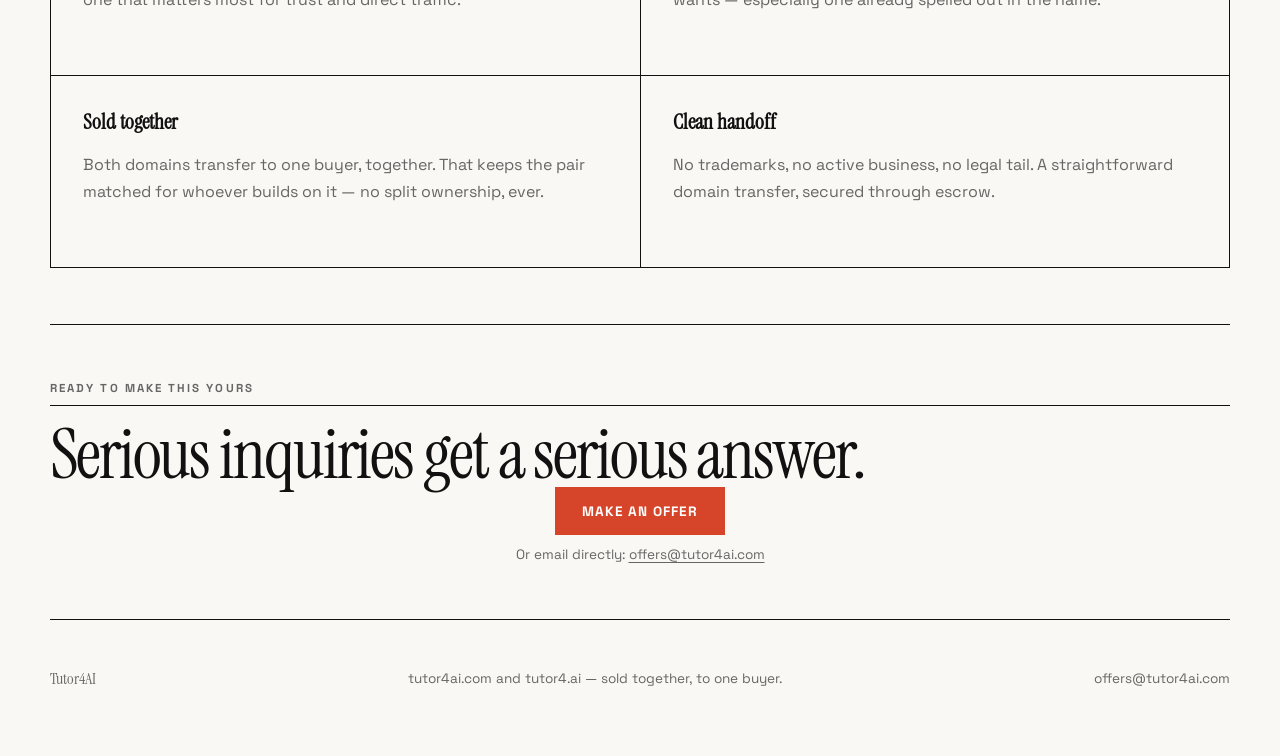
==== commit 5a9c3d2c: "Show offer email address as plain text Adds offers@tutor4ai.com as visible text near the CTA and in " ====
--- a/index.html
+++ b/index.html
@@ -130,9 +130,12 @@
 <p class="eyebrow">Ready to make this yours</p>
 <h2>Serious inquiries get a serious answer.</h2>
 </div>
+<div class="offer-cta">
 <a class="button button-primary" href="mailto:offers@tutor4ai.com?subject=Offer%20on%20tutor4ai.com%20%2B%20tutor4.ai">
 Make an Offer
 </a>
+<p class="offer-email">Or email directly: <a href="mailto:offers@tutor4ai.com">offers@tutor4ai.com</a></p>
+</div>
 </section>
 </main>
 <footer class="site-footer">
@@ -141,6 +144,7 @@
 <p>Tutor4AI</p>
 </div>
 <p>tutor4ai.com and tutor4.ai — sold together, to one buyer.</p>
+<a href="mailto:offers@tutor4ai.com">offers@tutor4ai.com</a>
 </footer>
 </div>
 <script src="script.js"></script>
--- a/styles.css
+++ b/styles.css
@@ -517,6 +517,21 @@
 .cta-band .eyebrow { color: var(--muted); }
 .cta-band h2 { color: var(--text); }
 
+.offer-cta {
+  display: flex;
+  flex-direction: column;
+  align-items: center;
+  gap: 0.7rem;
+}
+
+.offer-email {
+  margin: 0;
+  color: var(--muted);
+  font-size: 0.85rem;
+}
+
+.offer-email a { text-decoration: underline; text-underline-offset: 0.2em; }
+
 /* ── FOOTER ── */
 .site-footer {
   align-items: center;
